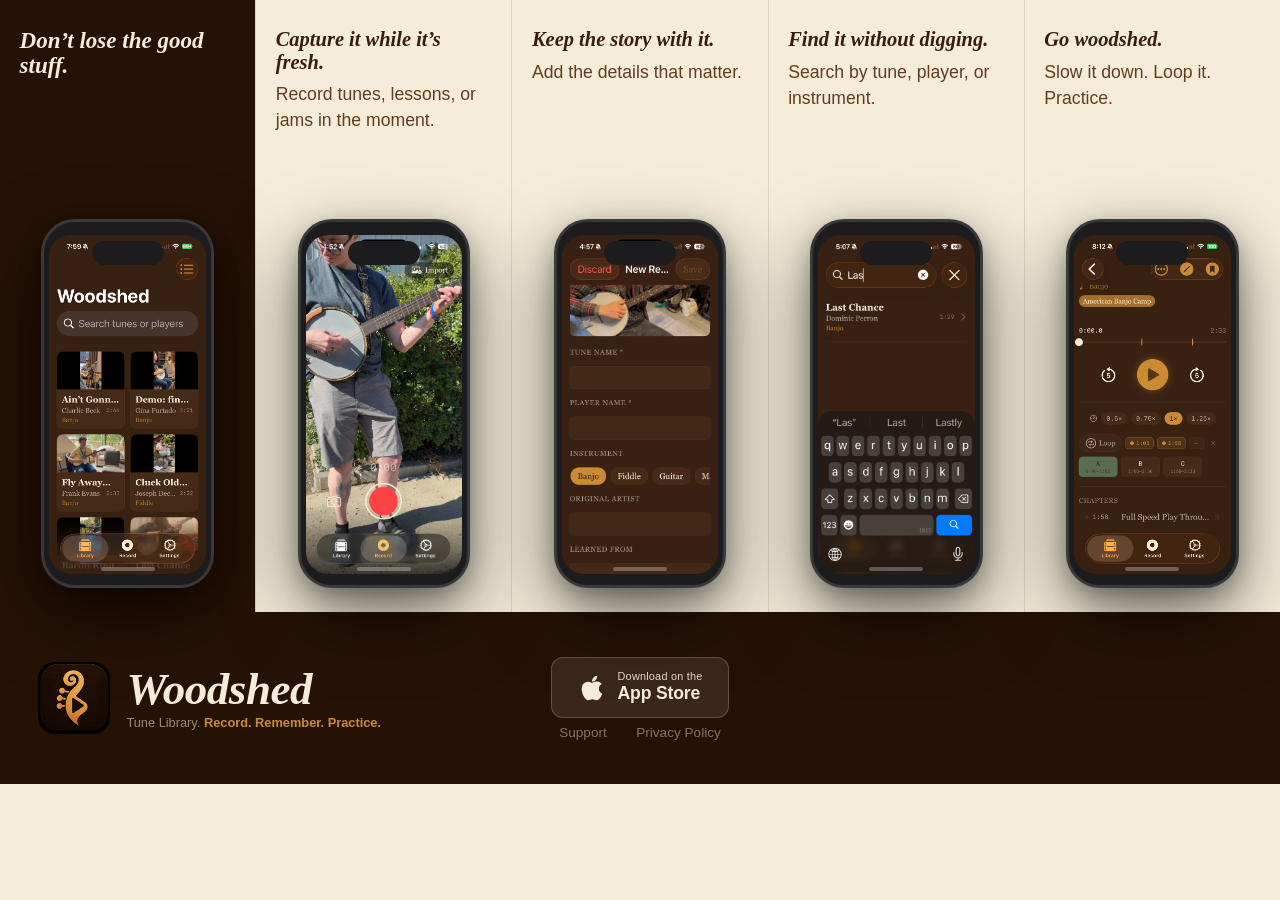
==== index.html @ 95753b53 "Footer polish: more breathing room, remove copyright, tighten CTA links - Increase brand-main vertic" ====
<!doctype html>
<html lang="en">
  <head>
    <meta charset="UTF-8" />
    <meta
      name="viewport"
      content="width=device-width, initial-scale=1.0, viewport-fit=cover"
    />
    <meta name="theme-color" content="#261105" />
    <title>Woodshed — Record Tunes at Jams &amp; Festivals (iPhone)</title>
    <meta
      name="description"
      content="Never lose a tune you learned. Record players at festivals and workshops, tag the tune and instrument, slow it down, loop the hard parts, and build your own searchable library."
    />
    <meta
      name="keywords"
      content="woodshed app, old time music app, bluegrass app, folk music recorder, slow down music app, tune learning app, jam session recorder, traditional music, banjo, fiddle, guitar, mandolin"
    />
    <meta name="author" content="Sara Russert" />

    <!-- TODO: Uncomment when App Store ID is available -->
    <!-- <meta name="apple-itunes-app" content="app-id=XXXXXXXXXX"> -->

    <link
      rel="icon"
      type="image/png"
      sizes="128x128"
      href="assets/favicon-128.png"
    />
    <link rel="apple-touch-icon" href="assets/app-icon-256.png" />
    <link rel="stylesheet" href="assets/site.css" />

    <meta
      property="og:title"
      content="Woodshed — Record Tunes at Jams &amp; Festivals"
    />
    <meta
      property="og:description"
      content="Never lose a tune you learned. Record players at festivals and workshops, slow it down, loop the hard parts, and build your searchable tune library."
    />
    <meta property="og:type" content="website" />
    <meta
      property="og:url"
      content="https://sarabeth-russert.github.io/woodshedIOS/"
    />
    <meta
      property="og:image"
      content="https://sarabeth-russert.github.io/woodshedIOS/assets/screenshots/02_player.jpg"
    />
    <meta property="og:site_name" content="Woodshed" />
    <meta name="twitter:card" content="summary_large_image" />
    <meta
      name="twitter:title"
      content="Woodshed — Never Lose a Tune You Learned"
    />
    <meta
      name="twitter:description"
      content="Record anyone playing at jams and festivals. Tag it, slow it down, loop the tricky parts."
    />
    <meta
      name="twitter:image"
      content="https://sarabeth-russert.github.io/woodshedIOS/assets/screenshots/02_player.jpg"
    />
    <link
      rel="canonical"
      href="https://sarabeth-russert.github.io/woodshedIOS/"
    />

    <script type="application/ld+json">
      {
        "@context": "https://schema.org",
        "@type": "MobileApplication",
        "name": "Woodshed",
        "description": "Record players at festivals, workshops, and jams. Tag the tune, player, and instrument. Slow it down without changing pitch. Loop sections. Build a searchable library of everything you've learned.",
        "applicationCategory": "MusicApplication",
        "operatingSystem": "iOS 17.0",
        "url": "https://sarabeth-russert.github.io/woodshedIOS/",
        "author": { "@type": "Person", "name": "Sara Russert" }
      }
    </script>
  </head>
  <body>
    <!-- Mobile install banner — enable when App Store ID is ready -->
    <div class="install-banner" id="installBanner" role="banner">
      <button class="close" id="installBannerClose" aria-label="Dismiss">
        &times;
      </button>
      <img class="icon" src="assets/app-icon-256.png" alt="" />
      <div class="info">
        <strong>Woodshed</strong>
        <span>Free on the App Store &mdash; iPhone</span>
      </div>
      <!-- TODO: Replace href with real App Store link -->
      <a class="get" href="https://apps.apple.com/app/idPLACEHOLDER">Get</a>
    </div>

    <!-- ===== Feature showcase ===== -->
    <section class="showcase" aria-label="Woodshed features">
      <article class="panel panel-dark">
        <div class="panel-text">
          <h1>Don&rsquo;t lose the good stuff.</h1>
        </div>
        <div class="phone-wrap">
          <img
            src="assets/screenshots/01_library.jpg"
            alt="Woodshed library showing a grid of recorded tunes from festivals and jams"
            loading="eager"
          />
        </div>
      </article>

      <article class="panel panel-light">
        <div class="panel-text">
          <h2>Capture it while it&rsquo;s fresh.</h2>
          <p class="panel-desc">
            Record tunes, lessons, or jams in the moment.
          </p>
        </div>
        <div class="phone-wrap">
          <img
            src="assets/screenshots/02_record.png"
            alt="Woodshed recording screen — point and record"
            loading="lazy"
          />
        </div>
      </article>

      <article class="panel panel-light">
        <div class="panel-text">
          <h2>Keep the story with it.</h2>
          <p class="panel-desc">Add the details that matter.</p>
        </div>
        <div class="phone-wrap">
          <img
            src="assets/screenshots/03_add.png"
            alt="Woodshed add screen — tune name, player, instrument, original artist, learned from"
            loading="lazy"
          />
        </div>
      </article>

      <article class="panel panel-light">
        <div class="panel-text">
          <h2>Find it without digging.</h2>
          <p class="panel-desc">Search by tune, player, or instrument.</p>
        </div>
        <div class="phone-wrap">
          <img
            src="assets/screenshots/04_search.png"
            alt="Woodshed search screen showing results by tune and player name"
            loading="lazy"
          />
        </div>
      </article>

      <article class="panel panel-light">
        <div class="panel-text">
          <h2>Go woodshed.</h2>
          <p class="panel-desc">Slow it down. Loop it. Practice.</p>
        </div>
        <div class="phone-wrap">
          <img
            src="assets/screenshots/03_loops.jpg"
            alt="Woodshed player with A/B/C loop sections and variable speed controls"
            loading="lazy"
          />
        </div>
      </article>
    </section>

    <!-- ===== Brand bar ===== -->
    <div class="brand-bar">
      <div class="brand-main">
        <div class="brand-left">
          <img
            class="brand-icon"
            src="assets/app-icon-256.png"
            alt="Woodshed"
          />
          <div class="brand-name">
            <span class="brand-title">Woodshed</span>
            <span class="brand-tagline"
              >Tune Library. <strong>Record. Remember. Practice.</strong></span
            >
          </div>
        </div>

        <div class="brand-cta">
          <!-- TODO: Replace idPLACEHOLDER with your real App Store ID -->
          <a
            href="https://apps.apple.com/app/idPLACEHOLDER"
            class="app-store-badge"
            aria-label="Download Woodshed on the App Store"
          >
            <svg
              viewBox="0 0 384 512"
              xmlns="http://www.w3.org/2000/svg"
              aria-hidden="true"
            >
              <path
                d="M318.7 268.7c-.2-36.7 16.4-64.4 50-84.8-18.8-26.9-47.2-41.7-84.7-44.6-35.5-2.8-74.3 20.7-88.5 20.7-15 0-49.4-19.7-76.4-19.7C63.3 141.2 4 184.8 4 273.5q0 39.3 14.4 81.2c12.8 36.7 59 126.7 107.2 125.2 25.2-.6 43-17.9 75.8-17.9 31.8 0 48.3 17.9 76.4 17.9 48.6-.7 90.4-82.5 102.6-119.3-65.2-30.7-61.7-90-61.7-91.9zm-56.6-164.2c27.3-32.4 24.8-61.9 24-72.5-24.1 1.4-52 16.4-67.9 34.9-17.5 19.8-27.8 44.3-25.6 71.9 26.1 2 49.9-11.4 69.5-34.3z"
              />
            </svg>
            <span class="label">
              <span class="small">Download on the</span>
              <span class="big">App Store</span>
            </span>
          </a>
          <div class="brand-links">
            <a href="support.html">Support</a>
            <a href="privacy.html">Privacy Policy</a>
          </div>
        </div>
      </div>
    </div>

    <script>
      (function () {
        var banner = document.getElementById("installBanner");
        var closeBtn = document.getElementById("installBannerClose");
        if (!banner || !closeBtn) return;

        // TODO: Remove this early return once the App Store link is live
        return;

        var DISMISSED_KEY = "woodshed_install_banner_dismissed";
        var ua = navigator.userAgent;
        var isMobile =
          /Mobi|Android|iPhone|iPad|iPod/i.test(ua) || window.innerWidth < 768;
        var isIOS = /iPad|iPhone|iPod/.test(ua);
        var isSafari = /^((?!chrome|android|crios|fxios|edgios).)*safari/i.test(
          ua,
        );
        var nativeBannerWillShow = isIOS && isSafari;
        var dismissed = false;
        try {
          dismissed = window.localStorage.getItem(DISMISSED_KEY) === "1";
        } catch (e) {}
        if (isMobile && !nativeBannerWillShow && !dismissed) {
          banner.classList.add("visible");
        }
        closeBtn.addEventListener("click", function () {
          banner.classList.remove("visible");
          try {
            window.localStorage.setItem(DISMISSED_KEY, "1");
          } catch (e) {}
        });
      })();
    </script>
  </body>
</html>
---- assets/site.css ----
/* ---------- Woodshed design tokens ---------- */
:root {
    --paper:        #F5EDD9;
    --parchment:    #E6CFA0;
    --ink:          #381F0D;
    --ink-soft:     #613D21;
    --muted:        #8B6A45;
    --amber:        #CC8C33;
    --amber-deep:   #9A6520;
    --dark-panel:   #261105;
    --card-fill:    rgba(255, 255, 255, 0.30);
    --card-stroke:  rgba(255, 255, 255, 0.45);
    --tint-bg:      rgba(204, 140, 51, 0.13);
    --shadow-ink:   rgba(56, 31, 13, 0.12);
}
@media (prefers-color-scheme: dark) {
    :root {
        --paper:        #F5EDD9;   /* keep cream even in dark — panels handle their own bg */
        --parchment:    #E6CFA0;
        --ink:          #381F0D;
        --ink-soft:     #613D21;
        --muted:        #8B6A45;
        --amber:        #CC8C33;
        --amber-deep:   #9A6520;
        --card-fill:    rgba(255, 255, 255, 0.06);
        --card-stroke:  rgba(255, 255, 255, 0.12);
        --tint-bg:      rgba(204, 140, 51, 0.15);
        --shadow-ink:   rgba(0, 0, 0, 0.50);
    }
}

* { margin: 0; padding: 0; box-sizing: border-box; }
html { -webkit-text-size-adjust: 100%; }
body {
    font-family: Georgia, "Times New Roman", Times, serif;
    color: var(--ink);
    background: var(--paper);
    -webkit-font-smoothing: antialiased;
    min-height: 100dvh;
}

/* ---------- Custom mobile install banner ---------- */
.install-banner {
    display: none;
    position: sticky;
    top: 0;
    z-index: 100;
    background: rgba(28, 16, 7, 0.95);
    border-bottom: 1px solid rgba(204, 140, 51, 0.25);
    padding: 0.65rem 0.85rem;
    padding-top: max(0.65rem, env(safe-area-inset-top));
    align-items: center;
    gap: 0.75rem;
    backdrop-filter: saturate(180%) blur(14px);
    -webkit-backdrop-filter: saturate(180%) blur(14px);
}
.install-banner.visible { display: flex; }
.install-banner .close {
    background: transparent; border: 0; color: #9A7650;
    font-size: 1.4rem; line-height: 1; padding: 0.3rem 0.5rem;
    cursor: pointer; border-radius: 50%;
}
.install-banner .close:hover { color: #CC8C33; }
.install-banner .icon { width: 46px; height: 46px; border-radius: 11px; flex-shrink: 0; object-fit: cover; }
.install-banner .info { flex: 1; min-width: 0; }
.install-banner .info strong {
    color: #CC8C33; font-size: 0.92rem; display: block; font-weight: 700;
    font-family: -apple-system, BlinkMacSystemFont, "Segoe UI", sans-serif;
}
.install-banner .info span {
    font-size: 0.75rem; color: #9A7650; display: block;
    white-space: nowrap; overflow: hidden; text-overflow: ellipsis;
    font-family: -apple-system, BlinkMacSystemFont, "Segoe UI", sans-serif;
}
.install-banner .get {
    background: #CC8C33; color: #1C1007; text-decoration: none;
    font-weight: 800; font-size: 0.78rem; padding: 0.5rem 1rem;
    border-radius: 20px; text-transform: uppercase; letter-spacing: 0.04em;
    flex-shrink: 0;
    font-family: -apple-system, BlinkMacSystemFont, "Segoe UI", sans-serif;
}

/* ---------- Showcase panels ---------- */
.showcase {
    display: flex;
    align-items: stretch;
    min-height: 68vh;
}
.panel {
    flex: 1;
    display: flex;
    flex-direction: column;
    gap: 6px;
    padding: clamp(1.13rem, 2.43vw, 1.78rem) clamp(0.73rem, 1.62vw, 1.22rem) clamp(0.97rem, 2.03vw, 1.62rem);
}
.panel-dark {
    background: var(--dark-panel);
}
.panel-light {
    background: var(--paper);
    border-left: 1px solid rgba(56, 31, 13, 0.12);
}
.panel h1 {
    font-size: clamp(1.08rem, 1.8vw, 1.9rem);
    font-weight: bold;
    font-style: italic;
    line-height: 1.08;
    color: var(--paper);
    margin-bottom: 0.5rem;
}
.panel h2 {
    font-size: clamp(1rem, 1.6vw, 1.8rem);
    font-weight: bold;
    font-style: italic;
    line-height: 1.08;
    color: var(--ink);
    margin-bottom: 0.5rem;
}
.panel-desc {
    font-size: clamp(0.97rem, 1.38vw, 1.16rem);
    line-height: 1.5;
    font-family: -apple-system, BlinkMacSystemFont, "Segoe UI", sans-serif;
}
.panel-dark .panel-desc  { color: var(--amber); }
.panel-light .panel-desc { color: var(--ink-soft); }
/* ---------- Phone frame mockup ---------- */
.phone-wrap {
    align-self: center;
    margin-top: auto;
    flex-shrink: 0;
    position: relative;
    width: 78%;
    max-width: 214px;
    background: #1C1C1E;
    border-radius: 32px;
    padding: 14px 6px 12px;
    box-shadow:
        inset 0 0 0 1px rgba(255, 255, 255, 0.12),
        0 0 0 2px #3a3a3c,
        0 28px 72px rgba(0, 0, 0, 0.55),
        0 8px 24px rgba(0, 0, 0, 0.30);
}
.phone-wrap img {
    display: block;
    width: 100%;
    /* iPhone 15 Pro screen ratio: 1179 × 2556 */
    aspect-ratio: 1179 / 2556;
    object-fit: cover;
    object-position: top;
    border-radius: 22px;
}
/* Dynamic Island */
.phone-wrap::before {
    content: '';
    position: absolute;
    top: 20px;
    left: 50%;
    transform: translateX(-50%);
    width: 72px;
    height: 24px;
    background: #1C1C1E;
    border-radius: 12px;
    z-index: 2;
    pointer-events: none;
}
/* Home indicator */
.phone-wrap::after {
    content: '';
    position: absolute;
    bottom: 15px;
    left: 50%;
    transform: translateX(-50%);
    width: 32%;
    height: 4px;
    background: rgba(255, 255, 255, 0.28);
    border-radius: 2px;
    pointer-events: none;
}

/* ---------- Brand bar ---------- */
.brand-bar {
    background: var(--dark-panel);
}
.brand-main {
    display: grid;
    grid-template-columns: 1fr auto 1fr;
    align-items: center;
    padding: clamp(2rem, 3.5vw, 2.8rem) clamp(1.2rem, 3vw, 2.5rem);
    gap: clamp(1.5rem, 3vw, 2.5rem);
}
.brand-cta {
    flex: 0 0 auto;
    display: flex;
    flex-direction: column;
    align-items: center;
    gap: 0.4rem;
}
.brand-cta .app-store-badge {
    background: rgba(245, 237, 217, 0.1);
    border: 1px solid rgba(245, 237, 217, 0.22);
    color: var(--paper);
    box-shadow: none;
}
.brand-cta .app-store-badge:hover {
    background: rgba(245, 237, 217, 0.18);
    box-shadow: none;
}
.brand-links {
    font-size: 0.85rem;
    font-family: -apple-system, BlinkMacSystemFont, "Segoe UI", sans-serif;
}
.brand-links a {
    color: rgba(245, 237, 217, 0.45);
    text-decoration: none;
    margin: 0 0.8rem;
}
.brand-links a:hover {
    color: var(--amber);
    text-decoration: underline;
}
.brand-left {
    display: flex;
    align-items: center;
    gap: clamp(0.75rem, 1.5vw, 1rem);
}
.brand-icon {
    width: clamp(52px, 6vw, 72px);
    height: clamp(52px, 6vw, 72px);
    border-radius: clamp(12px, 1.4vw, 17px);
    flex-shrink: 0;
}
.brand-title {
    display: block;
    font-family: Georgia, "Times New Roman", Times, serif;
    font-style: italic;
    font-weight: bold;
    font-size: clamp(1.87rem, 3.52vw, 3.08rem);
    color: var(--paper);
    line-height: 1;
    letter-spacing: -0.01em;
}
.brand-tagline {
    display: block;
    margin-top: 0.2rem;
    font-size: clamp(0.72rem, 1vw, 0.88rem);
    color: rgba(245, 237, 217, 0.55);
    font-family: -apple-system, BlinkMacSystemFont, "Segoe UI", sans-serif;
}
.brand-tagline strong {
    color: var(--amber);
    font-weight: 600;
}
.brand-divider {
    display: none;
}
.brand-right {
    flex: 1;
    display: flex;
    align-items: center;
    justify-content: flex-end;
}
.brand-features {
    display: flex;
    align-items: center;
    gap: clamp(1.5rem, 3vw, 2.5rem);
}
.brand-feature {
    display: flex;
    flex-direction: column;
    align-items: center;
    gap: 0.35rem;
    color: var(--amber);
    font-size: clamp(0.82rem, 1.08vw, 0.96rem);
    font-family: -apple-system, BlinkMacSystemFont, "Segoe UI", sans-serif;
    font-weight: 500;
    letter-spacing: 0.03em;
}
.brand-feature svg {
    width: clamp(26px, 3vw, 36px);
    height: clamp(26px, 3vw, 36px);
    stroke: var(--amber);
    fill: none;
    stroke-width: 1.75;
    stroke-linecap: round;
    stroke-linejoin: round;
}

/* ---------- App Store badge ---------- */
.app-store-badge {
    display: inline-flex;
    align-items: center;
    gap: 0.75rem;
    background: var(--ink);
    color: var(--paper);
    text-decoration: none;
    padding: 0.85rem 1.6rem;
    border-radius: 12px;
    font-weight: 600;
    transition: transform 0.15s ease, box-shadow 0.15s ease;
    box-shadow: 0 4px 20px rgba(56,31,13,0.18), 0 0 0 1px rgba(255,255,255,0.45);
    min-height: 56px;
}
.app-store-badge:hover {
    transform: translateY(-2px);
    box-shadow: 0 8px 28px rgba(204, 140, 51, 0.25), 0 0 0 1px rgba(204, 140, 51, 0.3);
    color: var(--paper);
}
.app-store-badge:active { transform: translateY(0); }
.app-store-badge svg { width: 28px; height: 28px; flex-shrink: 0; fill: currentColor; }
.app-store-badge .label { display: flex; flex-direction: column; text-align: left; line-height: 1.1; }
.app-store-badge .label .small {
    font-size: 0.68rem; opacity: 0.9; font-weight: 400; letter-spacing: 0.02em;
    font-family: -apple-system, BlinkMacSystemFont, "Segoe UI", sans-serif;
}
.app-store-badge .label .big {
    font-size: 1.1rem; font-weight: 600; letter-spacing: -0.01em; margin-top: 1px;
    font-family: -apple-system, BlinkMacSystemFont, "Segoe UI", sans-serif;
}

/* ---------- Footer links ---------- */
.links {
    text-align: center;
    margin: 2rem 0 0.5rem;
    font-size: 0.9rem;
    font-family: -apple-system, BlinkMacSystemFont, "Segoe UI", sans-serif;
}
.links a {
    color: var(--amber-deep);
    text-decoration: none;
    margin: 0 0.8rem;
}
.links a:hover { text-decoration: underline; }

footer {
    text-align: center;
    padding: 1rem 1rem 2rem;
    padding-bottom: max(1.5rem, env(safe-area-inset-bottom));
    font-size: 0.78rem;
    color: var(--muted);
    background: var(--paper);
    font-family: -apple-system, BlinkMacSystemFont, "Segoe UI", sans-serif;
}

/* ---------- Mobile: panels stack vertically ---------- */
@media (max-width: 680px) {
    .showcase {
        flex-direction: column;
        min-height: auto;
    }
    .panel, .panel-dark {
        flex: none;
        flex-direction: row;
        padding: 1.25rem 1.1rem;
        gap: 1rem;
        align-items: center;
        border-left: none;
    }
    .panel-light { border-top: 1px solid rgba(56, 31, 13, 0.1); }
    .panel h1, .panel h2 { font-size: clamp(1.25rem, 5vw, 1.55rem); }
    .panel-text { flex: 1; }
    .panel .phone-wrap {
        width: auto;
        max-width: none;
        flex-shrink: 0;
        margin: 0;
        border-radius: 26px;
        padding: 9px 4px 8px;
    }
    .panel .phone-wrap img {
        width: auto;
        height: 120px;
        border-radius: 20px;
    }
    .panel .phone-wrap::before {
        width: 46px;
        height: 16px;
        top: 13px;
        border-radius: 8px;
    }
    .panel .phone-wrap::after {
        bottom: 10px;
        height: 3px;
    }
    .brand-main { grid-template-columns: 1fr; justify-items: center; }
    .brand-left { width: 100%; justify-content: center; }
}

/* ---------- Inner pages (support, privacy) ---------- */
.wrap {
    max-width: 720px;
    margin: 0 auto;
    padding: clamp(2rem, 5vw, 3.5rem) clamp(1rem, 4vw, 1.5rem);
}
.back {
    display: inline-flex;
    align-items: center;
    gap: 0.4rem;
    font-size: 0.9rem;
    color: var(--amber-deep);
    text-decoration: none;
    margin-bottom: 1.5rem;
    font-family: -apple-system, BlinkMacSystemFont, "Segoe UI", sans-serif;
}
.back:hover { text-decoration: underline; }
.wrap h1 {
    color: var(--amber-deep);
    font-size: clamp(2rem, 6vw, 2.6rem);
    font-weight: bold;
    letter-spacing: -0.02em;
    font-style: italic;
}
.lede {
    font-size: clamp(1rem, 2.8vw, 1.1rem);
    color: var(--ink-soft);
    margin-top: 0.5rem;
    margin-bottom: 2rem;
}
.contact-card {
    background: var(--card-fill);
    border: 1px solid var(--card-stroke);
    border-radius: 12px;
    padding: 1.4rem 1.5rem;
    margin: 1.5rem 0 2.5rem;
    box-shadow: 0 4px 20px var(--shadow-ink);
}
.contact-card h2 { color: var(--ink); font-size: 1.05rem; margin-bottom: 0.5rem; }
.contact-card p { color: var(--ink-soft); font-size: 0.95rem; line-height: 1.6; }
.contact-card .email {
    display: inline-block;
    margin-top: 0.6rem;
    font-weight: bold;
    font-size: 1.05rem;
    color: var(--amber-deep);
    text-decoration: none;
    border-bottom: 2px solid currentColor;
}
h2.section {
    color: var(--amber-deep);
    font-size: 1.3rem;
    margin: 2rem 0 1rem;
    letter-spacing: -0.01em;
    font-style: italic;
}
details {
    background: var(--card-fill);
    border: 1px solid rgba(56,31,13,0.12);
    border-radius: 10px;
    padding: 0.9rem 1.1rem;
    margin-bottom: 0.6rem;
}
details summary {
    font-weight: bold;
    color: var(--ink);
    cursor: pointer;
    list-style: none;
    display: flex;
    justify-content: space-between;
    align-items: center;
    gap: 0.8rem;
}
details summary::-webkit-details-marker { display: none; }
details summary::after {
    content: "+";
    color: var(--amber-deep);
    font-size: 1.3rem;
    line-height: 1;
    font-weight: 400;
    flex-shrink: 0;
}
details[open] summary::after { content: "\2212"; }
details[open] { background: var(--tint-bg); border-color: rgba(204, 140, 51, 0.25); }
details p { margin-top: 0.7rem; color: var(--ink-soft); font-size: 0.95rem; line-height: 1.6; }
details ul { margin-top: 0.7rem; padding-left: 1.3rem; color: var(--ink-soft); font-size: 0.95rem; }
details li { margin-bottom: 0.3rem; }

.prose h2 {
    color: var(--amber-deep);
    font-size: 1.15rem;
    font-weight: bold;
    font-style: italic;
    margin: 2rem 0 0.6rem;
}
.prose p { color: var(--ink-soft); font-size: 0.95rem; margin-bottom: 0.8rem; line-height: 1.7; }
.prose ul { padding-left: 1.3rem; color: var(--ink-soft); font-size: 0.95rem; margin-bottom: 0.8rem; }
.prose li { margin-bottom: 0.3rem; }
.prose .updated {
    font-size: 0.85rem; color: var(--muted); margin-bottom: 1.5rem;
    font-family: -apple-system, BlinkMacSystemFont, "Segoe UI", sans-serif;
    font-style: normal;
}

@media (prefers-reduced-motion: reduce) {
    * { transition: none !important; animation: none !important; }
}
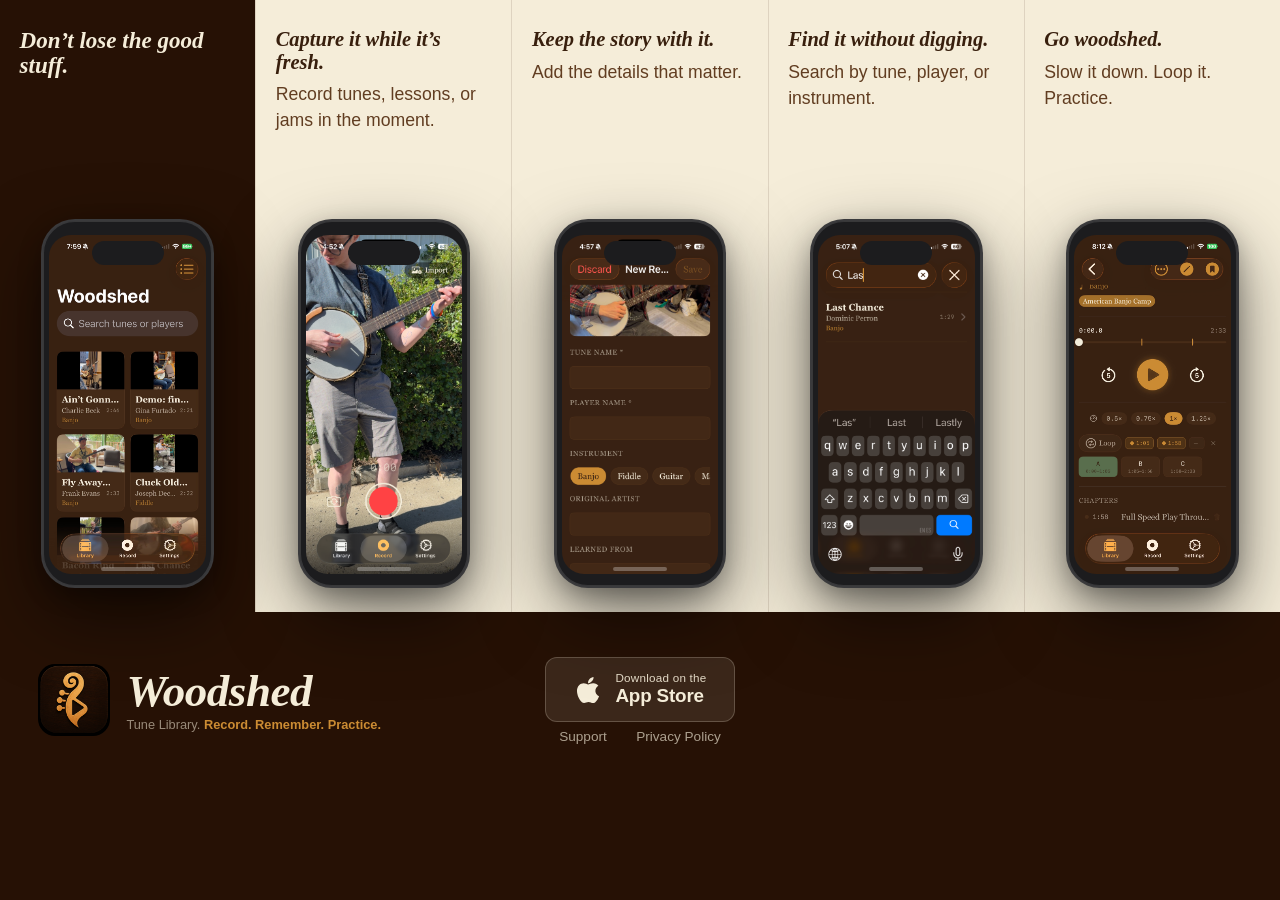
==== commit 3bf92a51: "Add App Store ID 6768061433 - Replace all idPLACEHOLDER with real ID - Enable Smart App Banner meta " ====
--- a/index.html
+++ b/index.html
@@ -18,8 +18,7 @@
     />
     <meta name="author" content="Sara Russert" />
 
-    <!-- TODO: Uncomment when App Store ID is available -->
-    <!-- <meta name="apple-itunes-app" content="app-id=XXXXXXXXXX"> -->
+    <meta name="apple-itunes-app" content="app-id=6768061433">
 
     <link
       rel="icon"
@@ -91,7 +90,7 @@
         <span>Free on the App Store &mdash; iPhone</span>
       </div>
       <!-- TODO: Replace href with real App Store link -->
-      <a class="get" href="https://apps.apple.com/app/idPLACEHOLDER">Get</a>
+      <a class="get" href="https://apps.apple.com/app/id6768061433">Get</a>
     </div>
 
     <!-- ===== Feature showcase ===== -->
@@ -186,9 +185,8 @@
         </div>
 
         <div class="brand-cta">
-          <!-- TODO: Replace idPLACEHOLDER with your real App Store ID -->
           <a
-            href="https://apps.apple.com/app/idPLACEHOLDER"
+            href="https://apps.apple.com/app/id6768061433"
             class="app-store-badge"
             aria-label="Download Woodshed on the App Store"
           >
@@ -219,9 +217,6 @@
         var banner = document.getElementById("installBanner");
         var closeBtn = document.getElementById("installBannerClose");
         if (!banner || !closeBtn) return;
-
-        // TODO: Remove this early return once the App Store link is live
-        return;
 
         var DISMISSED_KEY = "woodshed_install_banner_dismissed";
         var ua = navigator.userAgent;
--- a/assets/site.css
+++ b/assets/site.css
@@ -30,11 +30,12 @@
 }
 
 * { margin: 0; padding: 0; box-sizing: border-box; }
+body.inner-page { background: var(--paper); }
 html { -webkit-text-size-adjust: 100%; }
 body {
     font-family: Georgia, "Times New Roman", Times, serif;
     color: var(--ink);
-    background: var(--paper);
+    background: var(--dark-panel);
     -webkit-font-smoothing: antialiased;
     min-height: 100dvh;
 }
@@ -210,7 +211,7 @@
     font-family: -apple-system, BlinkMacSystemFont, "Segoe UI", sans-serif;
 }
 .brand-links a {
-    color: rgba(245, 237, 217, 0.45);
+    color: rgba(245, 237, 217, 0.65);
     text-decoration: none;
     margin: 0 0.8rem;
 }
@@ -293,12 +294,12 @@
     background: var(--ink);
     color: var(--paper);
     text-decoration: none;
-    padding: 0.85rem 1.6rem;
+    padding: 0.91rem 1.73rem;
     border-radius: 12px;
     font-weight: 600;
     transition: transform 0.15s ease, box-shadow 0.15s ease;
     box-shadow: 0 4px 20px rgba(56,31,13,0.18), 0 0 0 1px rgba(255,255,255,0.45);
-    min-height: 56px;
+    min-height: 60px;
 }
 .app-store-badge:hover {
     transform: translateY(-2px);
@@ -306,14 +307,14 @@
     color: var(--paper);
 }
 .app-store-badge:active { transform: translateY(0); }
-.app-store-badge svg { width: 28px; height: 28px; flex-shrink: 0; fill: currentColor; }
+.app-store-badge svg { width: 30px; height: 30px; flex-shrink: 0; fill: currentColor; }
 .app-store-badge .label { display: flex; flex-direction: column; text-align: left; line-height: 1.1; }
 .app-store-badge .label .small {
-    font-size: 0.68rem; opacity: 0.9; font-weight: 400; letter-spacing: 0.02em;
+    font-size: 0.73rem; opacity: 0.9; font-weight: 400; letter-spacing: 0.02em;
     font-family: -apple-system, BlinkMacSystemFont, "Segoe UI", sans-serif;
 }
 .app-store-badge .label .big {
-    font-size: 1.1rem; font-weight: 600; letter-spacing: -0.01em; margin-top: 1px;
+    font-size: 1.18rem; font-weight: 600; letter-spacing: -0.01em; margin-top: 1px;
     font-family: -apple-system, BlinkMacSystemFont, "Segoe UI", sans-serif;
 }
 
@@ -359,27 +360,27 @@
     .panel h1, .panel h2 { font-size: clamp(1.25rem, 5vw, 1.55rem); }
     .panel-text { flex: 1; }
     .panel .phone-wrap {
-        width: auto;
+        width: 68px;
         max-width: none;
         flex-shrink: 0;
         margin: 0;
-        border-radius: 26px;
-        padding: 9px 4px 8px;
+        border-radius: 18px;
+        padding: 6px 3px 5px;
     }
     .panel .phone-wrap img {
-        width: auto;
-        height: 120px;
-        border-radius: 20px;
+        width: 100%;
+        height: auto;
+        border-radius: 14px;
     }
     .panel .phone-wrap::before {
-        width: 46px;
-        height: 16px;
-        top: 13px;
-        border-radius: 8px;
+        width: 32px;
+        height: 11px;
+        top: 9px;
+        border-radius: 6px;
     }
     .panel .phone-wrap::after {
-        bottom: 10px;
-        height: 3px;
+        bottom: 7px;
+        height: 2px;
     }
     .brand-main { grid-template-columns: 1fr; justify-items: center; }
     .brand-left { width: 100%; justify-content: center; }
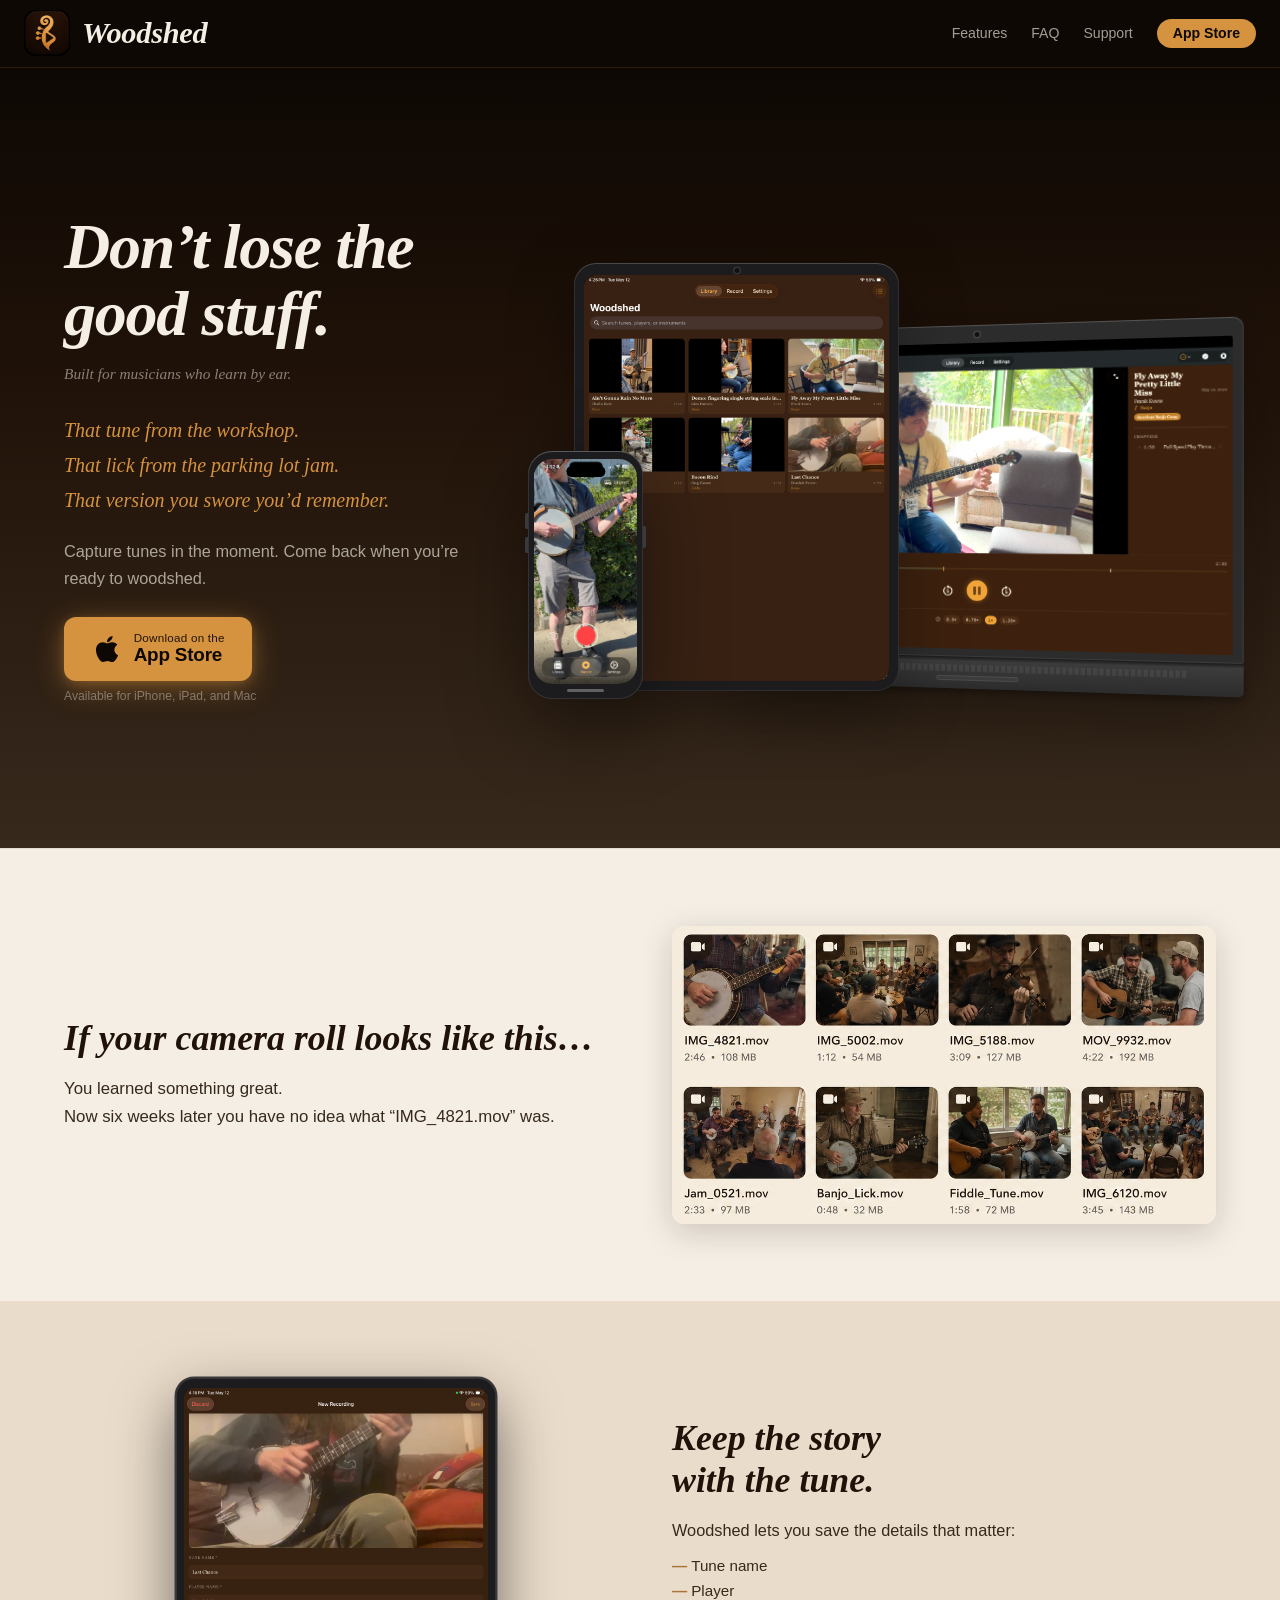
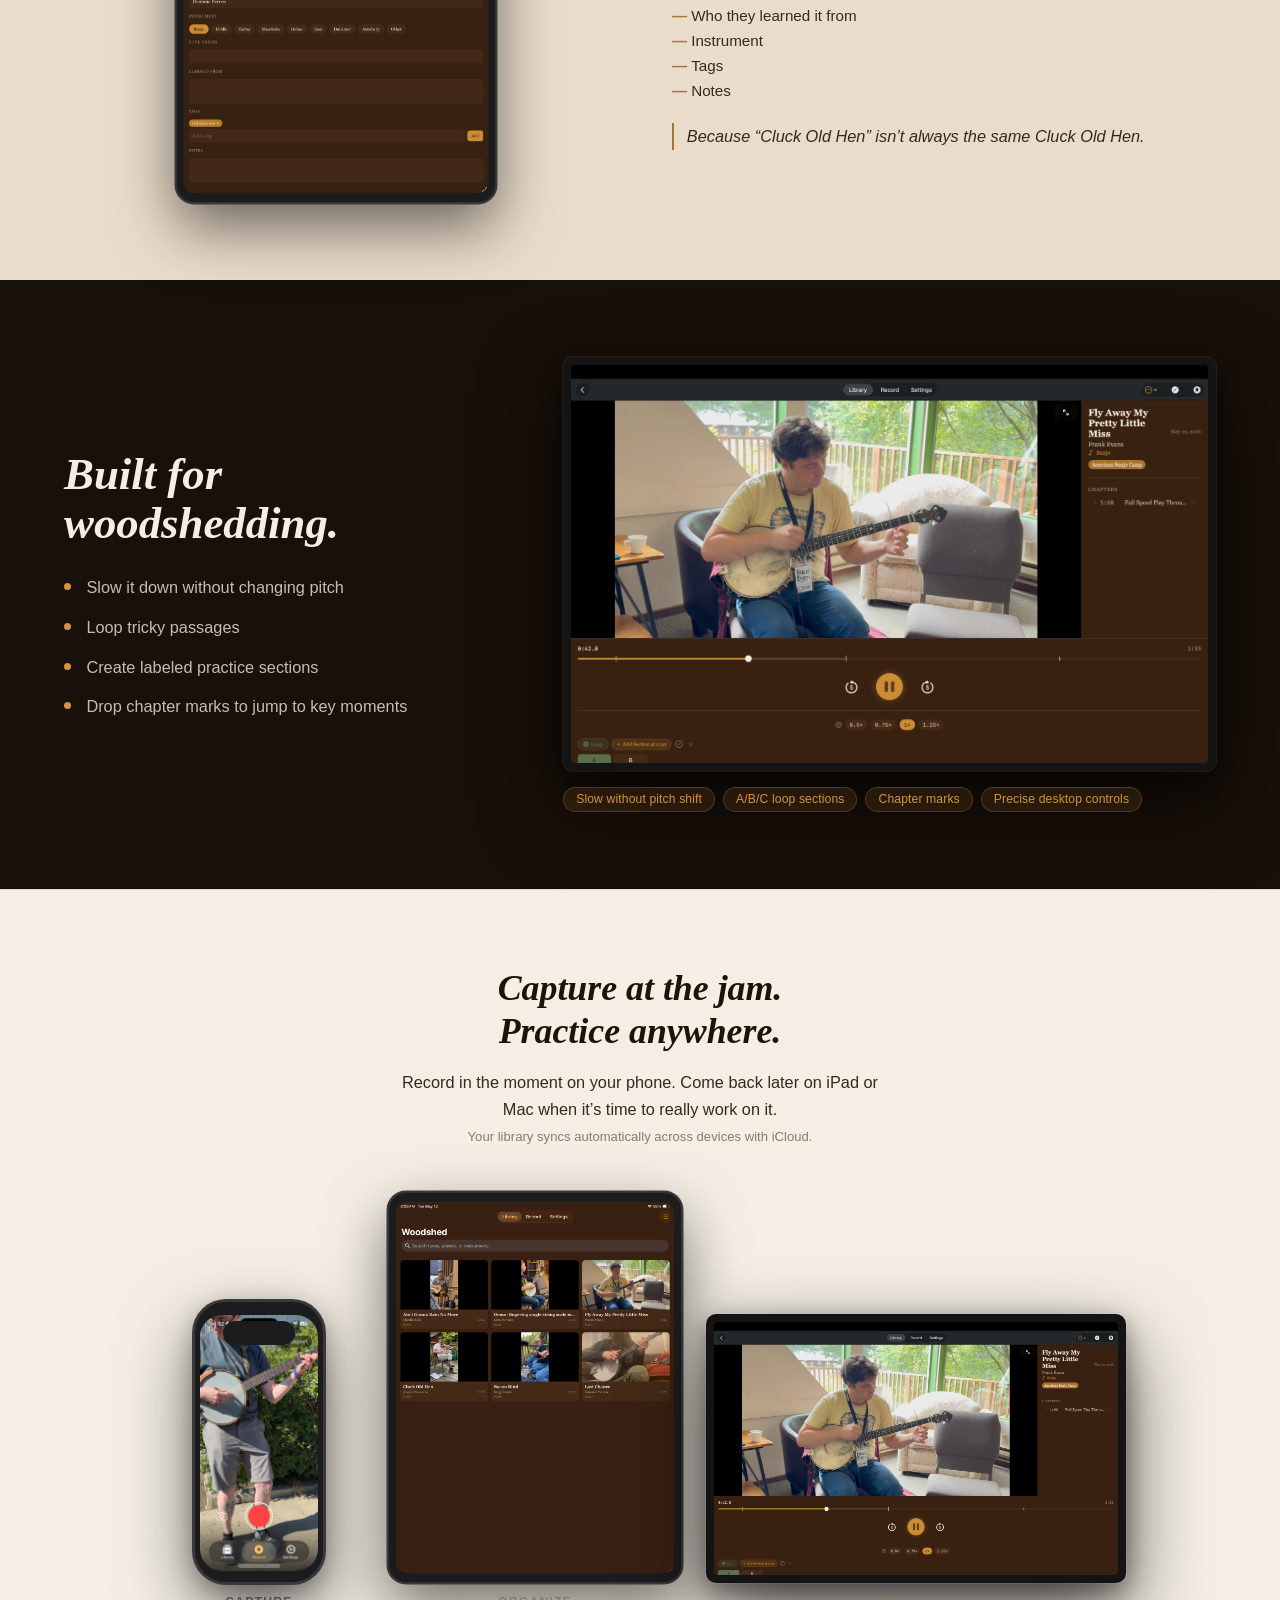
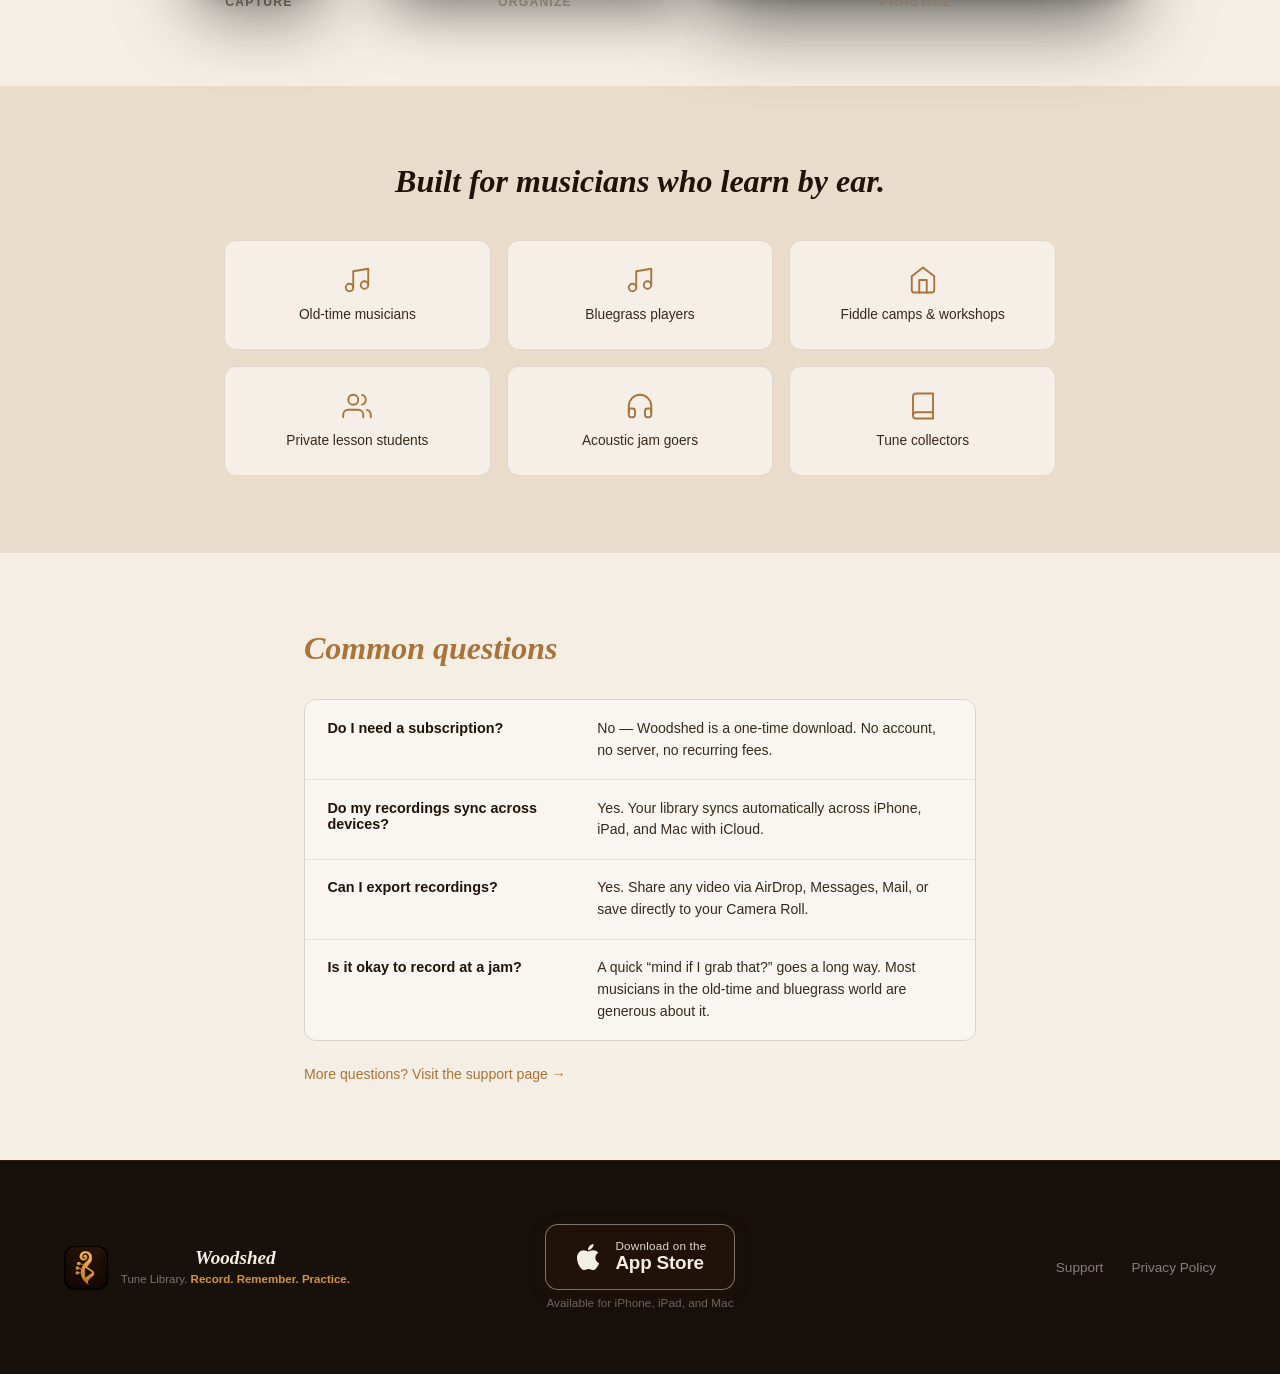
==== commit a9c4f8ff: "Rebuild homepage as premium marketing site Complete redesign of index.html from a simple showcase in" ====
--- a/index.html
+++ b/index.html
@@ -1,246 +1,364 @@
 <!doctype html>
 <html lang="en">
-  <head>
+<head>
     <meta charset="UTF-8" />
-    <meta
-      name="viewport"
-      content="width=device-width, initial-scale=1.0, viewport-fit=cover"
-    />
+    <meta name="viewport" content="width=device-width, initial-scale=1.0, viewport-fit=cover" />
     <meta name="theme-color" content="#261105" />
-    <title>Woodshed — Record Tunes at Jams &amp; Festivals (iPhone)</title>
-    <meta
-      name="description"
-      content="Never lose a tune you learned. Record players at festivals and workshops, tag the tune and instrument, slow it down, loop the hard parts, and build your own searchable library."
-    />
-    <meta
-      name="keywords"
-      content="woodshed app, old time music app, bluegrass app, folk music recorder, slow down music app, tune learning app, jam session recorder, traditional music, banjo, fiddle, guitar, mandolin"
-    />
+    <title>Woodshed — Record Tunes at Jams &amp; Festivals</title>
+    <meta name="description" content="Never lose a tune you learned. Record players at festivals and workshops, tag the tune and instrument, slow it down, loop the hard parts, and build your own searchable library." />
+    <meta name="keywords" content="woodshed app, old time music app, bluegrass app, folk music recorder, slow down music app, tune learning app, jam session recorder, traditional music, banjo, fiddle, guitar, mandolin" />
     <meta name="author" content="Sara Russert" />
 
     <meta name="apple-itunes-app" content="app-id=6768061433">
 
-    <link
-      rel="icon"
-      type="image/png"
-      sizes="128x128"
-      href="assets/favicon-128.png"
-    />
+    <link rel="icon" type="image/png" sizes="128x128" href="assets/favicon-128.png" />
     <link rel="apple-touch-icon" href="assets/app-icon-256.png" />
     <link rel="stylesheet" href="assets/site.css" />
 
-    <meta
-      property="og:title"
-      content="Woodshed — Record Tunes at Jams &amp; Festivals"
-    />
-    <meta
-      property="og:description"
-      content="Never lose a tune you learned. Record players at festivals and workshops, slow it down, loop the hard parts, and build your searchable tune library."
-    />
+    <meta property="og:title" content="Woodshed — Record Tunes at Jams &amp; Festivals" />
+    <meta property="og:description" content="Never lose a tune you learned. Record players at festivals and workshops, slow it down, loop the hard parts, and build your searchable tune library." />
     <meta property="og:type" content="website" />
-    <meta
-      property="og:url"
-      content="https://sarabeth-russert.github.io/woodshedIOS/"
-    />
-    <meta
-      property="og:image"
-      content="https://sarabeth-russert.github.io/woodshedIOS/assets/screenshots/02_player.jpg"
-    />
+    <meta property="og:url" content="https://sarabeth-russert.github.io/woodshedIOS/" />
+    <meta property="og:image" content="https://sarabeth-russert.github.io/woodshedIOS/assets/poster.png" />
     <meta property="og:site_name" content="Woodshed" />
     <meta name="twitter:card" content="summary_large_image" />
-    <meta
-      name="twitter:title"
-      content="Woodshed — Never Lose a Tune You Learned"
-    />
-    <meta
-      name="twitter:description"
-      content="Record anyone playing at jams and festivals. Tag it, slow it down, loop the tricky parts."
-    />
-    <meta
-      name="twitter:image"
-      content="https://sarabeth-russert.github.io/woodshedIOS/assets/screenshots/02_player.jpg"
-    />
-    <link
-      rel="canonical"
-      href="https://sarabeth-russert.github.io/woodshedIOS/"
-    />
+    <meta name="twitter:title" content="Woodshed — Never Lose a Tune You Learned" />
+    <meta name="twitter:description" content="Record anyone playing at jams and festivals. Tag it, slow it down, loop the tricky parts." />
+    <meta name="twitter:image" content="https://sarabeth-russert.github.io/woodshedIOS/assets/poster.png" />
+    <link rel="canonical" href="https://sarabeth-russert.github.io/woodshedIOS/" />
 
     <script type="application/ld+json">
-      {
+    {
         "@context": "https://schema.org",
         "@type": "MobileApplication",
         "name": "Woodshed",
         "description": "Record players at festivals, workshops, and jams. Tag the tune, player, and instrument. Slow it down without changing pitch. Loop sections. Build a searchable library of everything you've learned.",
         "applicationCategory": "MusicApplication",
-        "operatingSystem": "iOS 17.0",
+        "operatingSystem": "iOS 17.0, macOS 14.0",
         "url": "https://sarabeth-russert.github.io/woodshedIOS/",
         "author": { "@type": "Person", "name": "Sara Russert" }
-      }
+    }
     </script>
-  </head>
-  <body>
-    <!-- Mobile install banner — enable when App Store ID is ready -->
+</head>
+<body>
+
+    <!-- Mobile install banner -->
     <div class="install-banner" id="installBanner" role="banner">
-      <button class="close" id="installBannerClose" aria-label="Dismiss">
-        &times;
-      </button>
-      <img class="icon" src="assets/app-icon-256.png" alt="" />
-      <div class="info">
-        <strong>Woodshed</strong>
-        <span>Free on the App Store &mdash; iPhone</span>
-      </div>
-      <!-- TODO: Replace href with real App Store link -->
-      <a class="get" href="https://apps.apple.com/app/id6768061433">Get</a>
+        <button class="close" id="installBannerClose" aria-label="Dismiss">&times;</button>
+        <img class="icon" src="assets/app-icon-256.png" alt="" />
+        <div class="info">
+            <strong>Woodshed</strong>
+            <span>Free on the App Store &mdash; iPhone, iPad &amp; Mac</span>
+        </div>
+        <a class="get" href="https://apps.apple.com/app/id6768061433">Get</a>
     </div>
 
-    <!-- ===== Feature showcase ===== -->
-    <section class="showcase" aria-label="Woodshed features">
-      <article class="panel panel-dark">
-        <div class="panel-text">
-          <h1>Don&rsquo;t lose the good stuff.</h1>
-        </div>
-        <div class="phone-wrap">
-          <img
-            src="assets/screenshots/01_library.jpg"
-            alt="Woodshed library showing a grid of recorded tunes from festivals and jams"
-            loading="eager"
-          />
-        </div>
-      </article>
-
-      <article class="panel panel-light">
-        <div class="panel-text">
-          <h2>Capture it while it&rsquo;s fresh.</h2>
-          <p class="panel-desc">
-            Record tunes, lessons, or jams in the moment.
-          </p>
-        </div>
-        <div class="phone-wrap">
-          <img
-            src="assets/screenshots/02_record.png"
-            alt="Woodshed recording screen — point and record"
-            loading="lazy"
-          />
-        </div>
-      </article>
-
-      <article class="panel panel-light">
-        <div class="panel-text">
-          <h2>Keep the story with it.</h2>
-          <p class="panel-desc">Add the details that matter.</p>
-        </div>
-        <div class="phone-wrap">
-          <img
-            src="assets/screenshots/03_add.png"
-            alt="Woodshed add screen — tune name, player, instrument, original artist, learned from"
-            loading="lazy"
-          />
-        </div>
-      </article>
-
-      <article class="panel panel-light">
-        <div class="panel-text">
-          <h2>Find it without digging.</h2>
-          <p class="panel-desc">Search by tune, player, or instrument.</p>
-        </div>
-        <div class="phone-wrap">
-          <img
-            src="assets/screenshots/04_search.png"
-            alt="Woodshed search screen showing results by tune and player name"
-            loading="lazy"
-          />
-        </div>
-      </article>
-
-      <article class="panel panel-light">
-        <div class="panel-text">
-          <h2>Go woodshed.</h2>
-          <p class="panel-desc">Slow it down. Loop it. Practice.</p>
-        </div>
-        <div class="phone-wrap">
-          <img
-            src="assets/screenshots/03_loops.jpg"
-            alt="Woodshed player with A/B/C loop sections and variable speed controls"
-            loading="lazy"
-          />
-        </div>
-      </article>
-    </section>
-
-    <!-- ===== Brand bar ===== -->
-    <div class="brand-bar">
-      <div class="brand-main">
-        <div class="brand-left">
-          <img
-            class="brand-icon"
-            src="assets/app-icon-256.png"
-            alt="Woodshed"
-          />
-          <div class="brand-name">
-            <span class="brand-title">Woodshed</span>
-            <span class="brand-tagline"
-              >Tune Library. <strong>Record. Remember. Practice.</strong></span
-            >
-          </div>
-        </div>
-
-        <div class="brand-cta">
-          <a
-            href="https://apps.apple.com/app/id6768061433"
-            class="app-store-badge"
-            aria-label="Download Woodshed on the App Store"
-          >
-            <svg
-              viewBox="0 0 384 512"
-              xmlns="http://www.w3.org/2000/svg"
-              aria-hidden="true"
-            >
-              <path
-                d="M318.7 268.7c-.2-36.7 16.4-64.4 50-84.8-18.8-26.9-47.2-41.7-84.7-44.6-35.5-2.8-74.3 20.7-88.5 20.7-15 0-49.4-19.7-76.4-19.7C63.3 141.2 4 184.8 4 273.5q0 39.3 14.4 81.2c12.8 36.7 59 126.7 107.2 125.2 25.2-.6 43-17.9 75.8-17.9 31.8 0 48.3 17.9 76.4 17.9 48.6-.7 90.4-82.5 102.6-119.3-65.2-30.7-61.7-90-61.7-91.9zm-56.6-164.2c27.3-32.4 24.8-61.9 24-72.5-24.1 1.4-52 16.4-67.9 34.9-17.5 19.8-27.8 44.3-25.6 71.9 26.1 2 49.9-11.4 69.5-34.3z"
-              />
-            </svg>
-            <span class="label">
-              <span class="small">Download on the</span>
-              <span class="big">App Store</span>
-            </span>
-          </a>
-          <div class="brand-links">
-            <a href="support.html">Support</a>
-            <a href="privacy.html">Privacy Policy</a>
-          </div>
-        </div>
-      </div>
-    </div>
+    <!-- ===== Nav ===== -->
+    <nav class="site-nav">
+        <div class="nav-inner">
+            <a href="index.html" class="nav-logo">
+                <img src="assets/app-icon-256.png" alt="Woodshed app icon" />
+                <span>Woodshed</span>
+            </a>
+            <div class="nav-links">
+                <a href="#features">Features</a>
+                <a href="#faq">FAQ</a>
+                <a href="support.html">Support</a>
+                <a href="https://apps.apple.com/app/id6768061433" class="nav-cta">App Store</a>
+            </div>
+        </div>
+    </nav>
+
+    <!-- ===== 1. Hero ===== -->
+    <section class="hero">
+        <div class="hero-content">
+            <h1>Don&rsquo;t lose the good stuff.</h1>
+            <p class="hero-tagline">Built for musicians who learn by ear.</p>
+            <p class="hero-sub">
+                That tune from the workshop.<br>
+                That lick from the parking lot jam.<br>
+                That version you swore you&rsquo;d remember.
+            </p>
+            <p class="hero-body">Capture tunes in the moment. Come back when you&rsquo;re ready to woodshed.</p>
+            <div class="hero-cta">
+                <a href="https://apps.apple.com/app/id6768061433" class="app-store-badge" aria-label="Download Woodshed on the App Store">
+                    <svg viewBox="0 0 384 512" xmlns="http://www.w3.org/2000/svg" aria-hidden="true">
+                        <path d="M318.7 268.7c-.2-36.7 16.4-64.4 50-84.8-18.8-26.9-47.2-41.7-84.7-44.6-35.5-2.8-74.3 20.7-88.5 20.7-15 0-49.4-19.7-76.4-19.7C63.3 141.2 4 184.8 4 273.5q0 39.3 14.4 81.2c12.8 36.7 59 126.7 107.2 125.2 25.2-.6 43-17.9 75.8-17.9 31.8 0 48.3 17.9 76.4 17.9 48.6-.7 90.4-82.5 102.6-119.3-65.2-30.7-61.7-90-61.7-91.9zm-56.6-164.2c27.3-32.4 24.8-61.9 24-72.5-24.1 1.4-52 16.4-67.9 34.9-17.5 19.8-27.8 44.3-25.6 71.9 26.1 2 49.9-11.4 69.5-34.3z"/>
+                    </svg>
+                    <span class="label">
+                        <span class="small">Download on the</span>
+                        <span class="big">App Store</span>
+                    </span>
+                </a>
+                <p class="device-note">Available for iPhone, iPad, and Mac</p>
+            </div>
+        </div>
+
+        <div class="hero-devices">
+
+            <!-- MacBook: background anchor, z-index 1 -->
+            <div class="hd-macbook">
+                <div class="hd-mb-lid">
+                    <div class="hd-mb-screen">
+                        <img src="assets/screenshots/macPlayback.png" alt="Woodshed playback on Mac" loading="eager" />
+                    </div>
+                </div>
+                <div class="hd-mb-hinge"></div>
+                <div class="hd-mb-base">
+                    <div class="hd-mb-keys"></div>
+                    <div class="hd-mb-pad"></div>
+                </div>
+            </div>
+
+            <!-- iPad: midground, z-index 2 -->
+            <div class="hd-ipad">
+                <div class="hd-ipad-body">
+                    <div class="hd-ipad-screen">
+                        <img src="assets/screenshots/iPadLibraryGrid.png" alt="Woodshed library on iPad" loading="eager" />
+                    </div>
+                </div>
+            </div>
+
+            <!-- iPhone: foreground focal, z-index 3 -->
+            <div class="hd-iphone">
+                <div class="hd-iphone-body">
+                    <div class="hd-iphone-screen">
+                        <div class="hd-iphone-island"></div>
+                        <img src="assets/screenshots/02_record.png" alt="Woodshed recording on iPhone" loading="eager" />
+                    </div>
+                    <div class="hd-iphone-bar"></div>
+                </div>
+            </div>
+
+        </div>
+    </section>
+
+    <!-- ===== 2. Problem section ===== -->
+    <section class="problem-section">
+        <div class="problem-inner">
+            <div class="problem-copy">
+                <h2>If your camera roll looks like this&hellip;</h2>
+                <p>You learned something great.<br>Now six weeks later you have no idea what &ldquo;IMG_4821.mov&rdquo; was.</p>
+            </div>
+            <div class="camera-roll-mock">
+                <img src="assets/camera-roll-mock.jpg" alt="A disorganized camera roll full of unlabeled music videos" loading="lazy" />
+            </div>
+        </div>
+    </section>
+
+    <!-- ===== 3. Metadata section ===== -->
+    <section class="metadata-section" id="features">
+        <div class="metadata-inner">
+            <div class="metadata-device">
+                <div class="device-ipad-frame">
+                    <img src="assets/screenshots/iPadMetadata.png" alt="Woodshed metadata screen showing tune name, player, instrument, and tags" loading="lazy" />
+                </div>
+            </div>
+            <div class="metadata-copy">
+                <h2>Keep the story<br>with the tune.</h2>
+                <p>Woodshed lets you save the details that matter:</p>
+                <ul class="metadata-list">
+                    <li>Tune name</li>
+                    <li>Player</li>
+                    <li>Who they learned it from</li>
+                    <li>Instrument</li>
+                    <li>Tags</li>
+                    <li>Notes</li>
+                </ul>
+                <p class="aside-quote">Because &ldquo;Cluck Old Hen&rdquo; isn&rsquo;t always the same Cluck Old Hen.</p>
+            </div>
+        </div>
+    </section>
+
+    <!-- ===== 4. Practice section ===== -->
+    <section class="practice-section">
+        <div class="practice-inner">
+            <div class="practice-copy">
+                <h2>Built for<br>woodshedding.</h2>
+                <ul class="feature-list">
+                    <li>Slow it down without changing pitch</li>
+                    <li>Loop tricky passages</li>
+                    <li>Create labeled practice sections</li>
+                    <li>Drop chapter marks to jump to key moments</li>
+                </ul>
+            </div>
+            <div class="practice-device">
+                <div class="device-mac-screen">
+                    <img src="assets/screenshots/macPlayback.png" alt="Woodshed player on Mac with A/B loop sections, speed controls, and chapter marks" loading="lazy" />
+                </div>
+                <div class="practice-callouts">
+                    <span>Slow without pitch shift</span>
+                    <span>A/B/C loop sections</span>
+                    <span>Chapter marks</span>
+                    <span>Precise desktop controls</span>
+                </div>
+            </div>
+        </div>
+    </section>
+
+    <!-- ===== 5. Cross-device section ===== -->
+    <section class="crossdevice-section">
+        <div class="crossdevice-inner">
+            <h2>Capture at the jam.<br>Practice anywhere.</h2>
+            <p class="cd-body">Record in the moment on your phone. Come back later on iPad or Mac when it&rsquo;s time to really work on it.</p>
+            <p class="cd-sync">Your library syncs automatically across devices with iCloud.</p>
+            <div class="crossdevice-devices">
+                <div class="cd-device cd-iphone">
+                    <div class="phone-wrap">
+                        <img src="assets/screenshots/02_record.png" alt="iPhone recording screen" loading="lazy" />
+                    </div>
+                    <span>Capture</span>
+                </div>
+                <div class="cd-device cd-ipad">
+                    <div class="device-ipad-frame">
+                        <img src="assets/screenshots/iPadLibraryGrid.png" alt="iPad library screen" loading="lazy" />
+                    </div>
+                    <span>Organize</span>
+                </div>
+                <div class="cd-device cd-mac">
+                    <div class="device-mac-screen">
+                        <img src="assets/screenshots/macPlayback.png" alt="Mac playback screen" loading="lazy" />
+                    </div>
+                    <span>Practice</span>
+                </div>
+            </div>
+        </div>
+    </section>
+
+    <!-- ===== 6. Audience section ===== -->
+    <section class="audience-section">
+        <div class="audience-inner">
+            <h2>Built for musicians who learn by ear.</h2>
+            <div class="audience-grid">
+                <div class="audience-card">
+                    <svg viewBox="0 0 24 24" aria-hidden="true">
+                        <path d="M9 18V5l12-2v13"/>
+                        <circle cx="6" cy="18" r="3"/>
+                        <circle cx="18" cy="16" r="3"/>
+                    </svg>
+                    <span>Old-time musicians</span>
+                </div>
+                <div class="audience-card">
+                    <svg viewBox="0 0 24 24" aria-hidden="true">
+                        <path d="M9 18V5l12-2v13"/>
+                        <circle cx="6" cy="18" r="3"/>
+                        <circle cx="18" cy="16" r="3"/>
+                    </svg>
+                    <span>Bluegrass players</span>
+                </div>
+                <div class="audience-card">
+                    <svg viewBox="0 0 24 24" aria-hidden="true">
+                        <path d="M3 9l9-7 9 7v11a2 2 0 0 1-2 2H5a2 2 0 0 1-2-2z"/>
+                        <polyline points="9 22 9 12 15 12 15 22"/>
+                    </svg>
+                    <span>Fiddle camps &amp; workshops</span>
+                </div>
+                <div class="audience-card">
+                    <svg viewBox="0 0 24 24" aria-hidden="true">
+                        <path d="M17 21v-2a4 4 0 0 0-4-4H5a4 4 0 0 0-4 4v2"/>
+                        <circle cx="9" cy="7" r="4"/>
+                        <path d="M23 21v-2a4 4 0 0 0-3-3.87"/>
+                        <path d="M16 3.13a4 4 0 0 1 0 7.75"/>
+                    </svg>
+                    <span>Private lesson students</span>
+                </div>
+                <div class="audience-card">
+                    <svg viewBox="0 0 24 24" aria-hidden="true">
+                        <path d="M3 18v-6a9 9 0 0 1 18 0v6"/>
+                        <path d="M21 19a2 2 0 0 1-2 2h-1a2 2 0 0 1-2-2v-3a2 2 0 0 1 2-2h3z"/>
+                        <path d="M3 19a2 2 0 0 0 2 2h1a2 2 0 0 0 2-2v-3a2 2 0 0 0-2-2H3z"/>
+                    </svg>
+                    <span>Acoustic jam goers</span>
+                </div>
+                <div class="audience-card">
+                    <svg viewBox="0 0 24 24" aria-hidden="true">
+                        <path d="M4 19.5A2.5 2.5 0 0 1 6.5 17H20"/>
+                        <path d="M6.5 2H20v20H6.5A2.5 2.5 0 0 1 4 19.5v-15A2.5 2.5 0 0 1 6.5 2z"/>
+                    </svg>
+                    <span>Tune collectors</span>
+                </div>
+            </div>
+        </div>
+    </section>
+
+    <!-- ===== 7. Common questions ===== -->
+    <section class="faq-section" id="faq">
+        <div class="faq-inner">
+            <h2>Common questions</h2>
+            <dl class="objections">
+                <div class="objection">
+                    <dt>Do I need a subscription?</dt>
+                    <dd>No &mdash; Woodshed is a one-time download. No account, no server, no recurring fees.</dd>
+                </div>
+                <div class="objection">
+                    <dt>Do my recordings sync across devices?</dt>
+                    <dd>Yes. Your library syncs automatically across iPhone, iPad, and Mac with iCloud.</dd>
+                </div>
+                <div class="objection">
+                    <dt>Can I export recordings?</dt>
+                    <dd>Yes. Share any video via AirDrop, Messages, Mail, or save directly to your Camera Roll.</dd>
+                </div>
+                <div class="objection">
+                    <dt>Is it okay to record at a jam?</dt>
+                    <dd>A quick &ldquo;mind if I grab that?&rdquo; goes a long way. Most musicians in the old-time and bluegrass world are generous about it.</dd>
+                </div>
+            </dl>
+            <a href="support.html" class="faq-support-link">More questions? Visit the support page &rarr;</a>
+        </div>
+    </section>
+
+    <!-- ===== 8. Footer ===== -->
+    <footer class="site-footer">
+        <div class="footer-inner">
+            <div class="footer-brand">
+                <img src="assets/app-icon-256.png" alt="Woodshed" />
+                <div>
+                    <span class="footer-title">Woodshed</span>
+                    <span class="footer-tagline">Tune Library. <strong>Record. Remember. Practice.</strong></span>
+                </div>
+            </div>
+            <div class="footer-cta">
+                <a href="https://apps.apple.com/app/id6768061433" class="app-store-badge" aria-label="Download Woodshed on the App Store">
+                    <svg viewBox="0 0 384 512" xmlns="http://www.w3.org/2000/svg" aria-hidden="true">
+                        <path d="M318.7 268.7c-.2-36.7 16.4-64.4 50-84.8-18.8-26.9-47.2-41.7-84.7-44.6-35.5-2.8-74.3 20.7-88.5 20.7-15 0-49.4-19.7-76.4-19.7C63.3 141.2 4 184.8 4 273.5q0 39.3 14.4 81.2c12.8 36.7 59 126.7 107.2 125.2 25.2-.6 43-17.9 75.8-17.9 31.8 0 48.3 17.9 76.4 17.9 48.6-.7 90.4-82.5 102.6-119.3-65.2-30.7-61.7-90-61.7-91.9zm-56.6-164.2c27.3-32.4 24.8-61.9 24-72.5-24.1 1.4-52 16.4-67.9 34.9-17.5 19.8-27.8 44.3-25.6 71.9 26.1 2 49.9-11.4 69.5-34.3z"/>
+                    </svg>
+                    <span class="label">
+                        <span class="small">Download on the</span>
+                        <span class="big">App Store</span>
+                    </span>
+                </a>
+                <p class="footer-device-note">Available for iPhone, iPad, and Mac</p>
+            </div>
+            <div class="footer-links">
+                <a href="support.html">Support</a>
+                <a href="privacy.html">Privacy Policy</a>
+            </div>
+        </div>
+    </footer>
 
     <script>
-      (function () {
+    (function () {
         var banner = document.getElementById("installBanner");
         var closeBtn = document.getElementById("installBannerClose");
         if (!banner || !closeBtn) return;
 
         var DISMISSED_KEY = "woodshed_install_banner_dismissed";
         var ua = navigator.userAgent;
-        var isMobile =
-          /Mobi|Android|iPhone|iPad|iPod/i.test(ua) || window.innerWidth < 768;
+        var isMobile = /Mobi|Android|iPhone|iPad|iPod/i.test(ua) || window.innerWidth < 768;
         var isIOS = /iPad|iPhone|iPod/.test(ua);
-        var isSafari = /^((?!chrome|android|crios|fxios|edgios).)*safari/i.test(
-          ua,
-        );
+        var isSafari = /^((?!chrome|android|crios|fxios|edgios).)*safari/i.test(ua);
         var nativeBannerWillShow = isIOS && isSafari;
         var dismissed = false;
-        try {
-          dismissed = window.localStorage.getItem(DISMISSED_KEY) === "1";
-        } catch (e) {}
+        try { dismissed = window.localStorage.getItem(DISMISSED_KEY) === "1"; } catch (e) {}
         if (isMobile && !nativeBannerWillShow && !dismissed) {
-          banner.classList.add("visible");
+            banner.classList.add("visible");
         }
         closeBtn.addEventListener("click", function () {
-          banner.classList.remove("visible");
-          try {
-            window.localStorage.setItem(DISMISSED_KEY, "1");
-          } catch (e) {}
+            banner.classList.remove("visible");
+            try { window.localStorage.setItem(DISMISSED_KEY, "1"); } catch (e) {}
         });
-      })();
+    })();
     </script>
-  </body>
+
+</body>
 </html>
--- a/assets/site.css
+++ b/assets/site.css
@@ -1,30 +1,30 @@
 /* ---------- Woodshed design tokens ---------- */
 :root {
-    --paper:        #F5EDD9;
-    --parchment:    #E6CFA0;
-    --ink:          #381F0D;
-    --ink-soft:     #613D21;
-    --muted:        #8B6A45;
-    --amber:        #CC8C33;
-    --amber-deep:   #9A6520;
-    --dark-panel:   #261105;
+    --paper:        #F4EEE4;
+    --parchment:    #EADCCA;
+    --ink:          #201208;
+    --ink-soft:     #37291C;
+    --muted:        #897B6B;
+    --amber:        #D5923F;
+    --amber-deep:   #A97339;
+    --dark-panel:   #18100A;
     --card-fill:    rgba(255, 255, 255, 0.30);
     --card-stroke:  rgba(255, 255, 255, 0.45);
-    --tint-bg:      rgba(204, 140, 51, 0.13);
-    --shadow-ink:   rgba(56, 31, 13, 0.12);
+    --tint-bg:      rgba(213, 146, 63, 0.13);
+    --shadow-ink:   rgba(32, 18, 8, 0.12);
 }
 @media (prefers-color-scheme: dark) {
     :root {
-        --paper:        #F5EDD9;   /* keep cream even in dark — panels handle their own bg */
-        --parchment:    #E6CFA0;
-        --ink:          #381F0D;
-        --ink-soft:     #613D21;
-        --muted:        #8B6A45;
-        --amber:        #CC8C33;
-        --amber-deep:   #9A6520;
+        --paper:        #F4EEE4;   /* keep cream even in dark — panels handle their own bg */
+        --parchment:    #EADCCA;
+        --ink:          #201208;
+        --ink-soft:     #37291C;
+        --muted:        #897B6B;
+        --amber:        #D5923F;
+        --amber-deep:   #A97339;
         --card-fill:    rgba(255, 255, 255, 0.06);
         --card-stroke:  rgba(255, 255, 255, 0.12);
-        --tint-bg:      rgba(204, 140, 51, 0.15);
+        --tint-bg:      rgba(213, 146, 63, 0.15);
         --shadow-ink:   rgba(0, 0, 0, 0.50);
     }
 }
@@ -46,8 +46,8 @@
     position: sticky;
     top: 0;
     z-index: 100;
-    background: rgba(28, 16, 7, 0.95);
-    border-bottom: 1px solid rgba(204, 140, 51, 0.25);
+    background: rgba(13, 8, 4, 0.95);
+    border-bottom: 1px solid rgba(213, 146, 63, 0.25);
     padding: 0.65rem 0.85rem;
     padding-top: max(0.65rem, env(safe-area-inset-top));
     align-items: center;
@@ -57,24 +57,24 @@
 }
 .install-banner.visible { display: flex; }
 .install-banner .close {
-    background: transparent; border: 0; color: #9A7650;
+    background: transparent; border: 0; color: #897B6B;
     font-size: 1.4rem; line-height: 1; padding: 0.3rem 0.5rem;
     cursor: pointer; border-radius: 50%;
 }
-.install-banner .close:hover { color: #CC8C33; }
+.install-banner .close:hover { color: #D5923F; }
 .install-banner .icon { width: 46px; height: 46px; border-radius: 11px; flex-shrink: 0; object-fit: cover; }
 .install-banner .info { flex: 1; min-width: 0; }
 .install-banner .info strong {
-    color: #CC8C33; font-size: 0.92rem; display: block; font-weight: 700;
+    color: #D5923F; font-size: 0.92rem; display: block; font-weight: 700;
     font-family: -apple-system, BlinkMacSystemFont, "Segoe UI", sans-serif;
 }
 .install-banner .info span {
-    font-size: 0.75rem; color: #9A7650; display: block;
+    font-size: 0.75rem; color: #897B6B; display: block;
     white-space: nowrap; overflow: hidden; text-overflow: ellipsis;
     font-family: -apple-system, BlinkMacSystemFont, "Segoe UI", sans-serif;
 }
 .install-banner .get {
-    background: #CC8C33; color: #1C1007; text-decoration: none;
+    background: #D5923F; color: #0D0804; text-decoration: none;
     font-weight: 800; font-size: 0.78rem; padding: 0.5rem 1rem;
     border-radius: 20px; text-transform: uppercase; letter-spacing: 0.04em;
     flex-shrink: 0;
@@ -99,7 +99,7 @@
 }
 .panel-light {
     background: var(--paper);
-    border-left: 1px solid rgba(56, 31, 13, 0.12);
+    border-left: 1px solid rgba(32, 18, 8, 0.12);
 }
 .panel h1 {
     font-size: clamp(1.08rem, 1.8vw, 1.9rem);
@@ -197,21 +197,27 @@
     gap: 0.4rem;
 }
 .brand-cta .app-store-badge {
-    background: rgba(245, 237, 217, 0.1);
-    border: 1px solid rgba(245, 237, 217, 0.22);
+    background: rgba(244, 238, 228, 0.1);
+    border: 1px solid rgba(244, 238, 228, 0.22);
     color: var(--paper);
     box-shadow: none;
 }
 .brand-cta .app-store-badge:hover {
-    background: rgba(245, 237, 217, 0.18);
+    background: rgba(244, 238, 228, 0.18);
     box-shadow: none;
+}
+.brand-device-note {
+    font-size: 0.78rem;
+    color: rgba(244, 238, 228, 0.5);
+    font-family: -apple-system, BlinkMacSystemFont, "Segoe UI", sans-serif;
+    text-align: center;
 }
 .brand-links {
     font-size: 0.85rem;
     font-family: -apple-system, BlinkMacSystemFont, "Segoe UI", sans-serif;
 }
 .brand-links a {
-    color: rgba(245, 237, 217, 0.65);
+    color: rgba(244, 238, 228, 0.65);
     text-decoration: none;
     margin: 0 0.8rem;
 }
@@ -244,7 +250,7 @@
     display: block;
     margin-top: 0.2rem;
     font-size: clamp(0.72rem, 1vw, 0.88rem);
-    color: rgba(245, 237, 217, 0.55);
+    color: rgba(244, 238, 228, 0.55);
     font-family: -apple-system, BlinkMacSystemFont, "Segoe UI", sans-serif;
 }
 .brand-tagline strong {
@@ -303,7 +309,7 @@
 }
 .app-store-badge:hover {
     transform: translateY(-2px);
-    box-shadow: 0 8px 28px rgba(204, 140, 51, 0.25), 0 0 0 1px rgba(204, 140, 51, 0.3);
+    box-shadow: 0 8px 28px rgba(213, 146, 63, 0.25), 0 0 0 1px rgba(213, 146, 63, 0.3);
     color: var(--paper);
 }
 .app-store-badge:active { transform: translateY(0); }
@@ -356,7 +362,7 @@
         align-items: center;
         border-left: none;
     }
-    .panel-light { border-top: 1px solid rgba(56, 31, 13, 0.1); }
+    .panel-light { border-top: 1px solid rgba(32, 18, 8, 0.1); }
     .panel h1, .panel h2 { font-size: clamp(1.25rem, 5vw, 1.55rem); }
     .panel-text { flex: 1; }
     .panel .phone-wrap {
@@ -469,8 +475,11 @@
     flex-shrink: 0;
 }
 details[open] summary::after { content: "\2212"; }
-details[open] { background: var(--tint-bg); border-color: rgba(204, 140, 51, 0.25); }
+details[open] { background: var(--tint-bg); border-color: rgba(213, 146, 63, 0.25); }
 details p { margin-top: 0.7rem; color: var(--ink-soft); font-size: 0.95rem; line-height: 1.6; }
+.nested-details { display: flex; flex-direction: column; gap: 0.4rem; margin-top: 0.75rem; }
+.nested-details details { background: rgba(32, 18, 8, 0.05); border-color: rgba(32, 18, 8, 0.08); }
+.nested-details details[open] { background: rgba(213, 146, 63, 0.08); }
 details ul { margin-top: 0.7rem; padding-left: 1.3rem; color: var(--ink-soft); font-size: 0.95rem; }
 details li { margin-bottom: 0.3rem; }
 
@@ -493,3 +502,866 @@
 @media (prefers-reduced-motion: reduce) {
     * { transition: none !important; animation: none !important; }
 }
+
+/* ============================================================
+   HOME PAGE REDESIGN
+   ============================================================ */
+
+/* --- Device frames (shared) --- */
+.device-mac-screen {
+    background: #141414;
+    border-radius: 10px;
+    padding: 8px;
+    box-shadow:
+        0 0 0 1px rgba(255, 255, 255, 0.08),
+        0 32px 80px rgba(0, 0, 0, 0.65),
+        0 8px 24px rgba(0, 0, 0, 0.4);
+}
+.device-mac-screen img {
+    display: block;
+    width: 100%;
+    aspect-ratio: 16 / 10;
+    object-fit: cover;
+    object-position: top;
+    border-radius: 4px;
+}
+.device-ipad-frame {
+    background: #1C1C1E;
+    border-radius: 18px;
+    padding: 10px 8px;
+    box-shadow:
+        inset 0 0 0 1px rgba(255, 255, 255, 0.1),
+        0 0 0 1.5px #3a3a3c,
+        0 24px 60px rgba(0, 0, 0, 0.55);
+}
+.device-ipad-frame img {
+    display: block;
+    width: 100%;
+    aspect-ratio: 3 / 4;
+    object-fit: cover;
+    object-position: top;
+    border-radius: 10px;
+}
+
+/* --- Site Nav --- */
+.site-nav {
+    position: sticky;
+    top: 0;
+    z-index: 50;
+    background: rgba(13, 8, 4, 0.92);
+    backdrop-filter: saturate(180%) blur(14px);
+    -webkit-backdrop-filter: saturate(180%) blur(14px);
+    border-bottom: 1px solid rgba(213, 146, 63, 0.15);
+}
+.nav-inner {
+    display: flex;
+    align-items: center;
+    justify-content: space-between;
+    padding: 0.65rem 24px;
+}
+.nav-logo {
+    display: flex;
+    align-items: center;
+    gap: 0.75rem;
+    text-decoration: none;
+    color: var(--paper);
+    font-family: Georgia, "Times New Roman", Times, serif;
+    font-style: italic;
+    font-weight: bold;
+    font-size: 1.9rem;
+    letter-spacing: -0.01em;
+}
+.nav-logo img {
+    width: 46px;
+    height: 46px;
+    border-radius: 11px;
+    flex-shrink: 0;
+}
+.nav-links {
+    display: flex;
+    align-items: center;
+    gap: 1.5rem;
+    font-family: -apple-system, BlinkMacSystemFont, "Segoe UI", sans-serif;
+    font-size: 0.88rem;
+}
+.nav-links a {
+    color: rgba(244, 238, 228, 0.65);
+    text-decoration: none;
+    transition: color 0.15s;
+}
+.nav-links a:hover { color: var(--paper); }
+.nav-links .nav-cta {
+    background: var(--amber);
+    color: #0D0804;
+    padding: 0.42rem 1rem;
+    border-radius: 20px;
+    font-weight: 600;
+    transition: background 0.15s;
+}
+.nav-links .nav-cta:hover { background: #C4832E; color: #0D0804; }
+
+/* --- Hero --- */
+.hero {
+    background: linear-gradient(180deg, #0D0804 0%, #201208 40%, #37291C 100%);
+    display: grid;
+    grid-template-columns: 1fr 1fr;
+    min-height: min(88vh, 780px);
+    align-items: center;
+    padding: clamp(3rem, 5vw, 5rem) clamp(1.5rem, 4vw, 3rem) clamp(3rem, 5vw, 5rem) clamp(1.5rem, 5vw, 4rem);
+    gap: clamp(2rem, 3vw, 3rem);
+    overflow: hidden;
+}
+.hero-content {
+    display: flex;
+    flex-direction: column;
+    gap: 1.2rem;
+    max-width: 500px;
+}
+.hero h1 {
+    font-family: Georgia, "Times New Roman", Times, serif;
+    font-style: italic;
+    font-weight: bold;
+    font-size: clamp(2.6rem, 5vw, 4rem);
+    line-height: 1.05;
+    color: var(--paper);
+    letter-spacing: -0.02em;
+    max-width: 380px;
+}
+.hero-tagline {
+    font-family: Georgia, "Times New Roman", Times, serif;
+    font-style: italic;
+    font-size: clamp(0.88rem, 1.2vw, 1rem);
+    color: rgba(244, 238, 228, 0.5);
+    line-height: 1.5;
+    margin-top: -0.3rem;
+    margin-bottom: 0.6rem;
+}
+.hero-sub {
+    font-family: Georgia, "Times New Roman", Times, serif;
+    font-style: italic;
+    font-size: clamp(1rem, 1.7vw, 1.25rem);
+    color: var(--amber);
+    line-height: 1.75;
+}
+.hero-body {
+    font-family: -apple-system, BlinkMacSystemFont, "Segoe UI", sans-serif;
+    font-size: clamp(0.93rem, 1.3vw, 1.02rem);
+    color: rgba(244, 238, 228, 0.65);
+    line-height: 1.65;
+    max-width: 400px;
+}
+.hero-cta {
+    display: flex;
+    flex-direction: column;
+    align-items: flex-start;
+    gap: 0.5rem;
+    margin-top: 0.4rem;
+}
+.hero-cta .device-note {
+    font-family: -apple-system, BlinkMacSystemFont, "Segoe UI", sans-serif;
+    font-size: 0.76rem;
+    color: rgba(244, 238, 228, 0.4);
+}
+.hero-cta .app-store-badge {
+    background: #D5923F;
+    color: #0D0804;
+    box-shadow: 0 6px 28px rgba(213, 146, 63, 0.45), 0 2px 8px rgba(213, 146, 63, 0.2);
+}
+.hero-cta .app-store-badge svg { fill: #0D0804; }
+.hero-cta .app-store-badge .small,
+.hero-cta .app-store-badge .big { color: #0D0804; }
+.hero-cta .app-store-badge:hover {
+    background: #D8A361;
+    box-shadow: 0 10px 36px rgba(213, 146, 63, 0.6), 0 4px 12px rgba(213, 146, 63, 0.3);
+    color: #0D0804;
+}
+.hero-secondary-cta {
+    font-family: -apple-system, BlinkMacSystemFont, "Segoe UI", sans-serif;
+    font-size: 0.88rem;
+    color: rgba(244, 238, 228, 0.55);
+    text-decoration: none;
+    border-bottom: 1px solid rgba(244, 238, 228, 0.25);
+    padding-bottom: 1px;
+    transition: color 0.15s, border-color 0.15s;
+    margin-top: 0.25rem;
+}
+.hero-secondary-cta:hover {
+    color: var(--amber);
+    border-color: var(--amber);
+}
+
+/* Hero device composition */
+.hero-devices {
+    position: relative;
+    width: min(760px, 55vw);
+    aspect-ratio: 760 / 500;
+}
+
+/* --- MacBook (z-index 1, background anchor) --- */
+.hd-macbook {
+    position: absolute;
+    width: 72.4%;
+    right: 0;
+    bottom: 0;
+    z-index: 1;
+    filter: drop-shadow(0 20px 40px rgba(0,0,0,.35));
+    transform: perspective(200px) rotateY(-2deg);
+}
+.hd-mb-lid {
+    background: #2c2c2c;
+    border-radius: 10px 10px 2px 2px;
+    padding: 18px 10px 8px;
+    position: relative;
+    box-shadow:
+        inset 0 0 0 1px rgba(255,255,255,0.07),
+        inset 0 1px 0 rgba(255,255,255,0.12);
+}
+/* Camera dot */
+.hd-mb-lid::before {
+    content: '';
+    position: absolute;
+    top: 7px;
+    left: 50%;
+    transform: translateX(-50%);
+    width: 5px;
+    height: 5px;
+    background: #111;
+    border-radius: 50%;
+    box-shadow: 0 0 0 1.5px rgba(255,255,255,0.1);
+}
+.hd-mb-screen {
+    background: #000;
+    border-radius: 3px;
+    overflow: hidden;
+    aspect-ratio: 16 / 10;
+}
+.hd-mb-screen img {
+    display: block;
+    width: 100%;
+    height: 100%;
+    object-fit: cover;
+    object-position: top;
+    filter: brightness(1.15) contrast(1.05);
+}
+.hd-mb-hinge {
+    height: 4px;
+    background: linear-gradient(to bottom, #1a1a1a, #3c3c3c);
+}
+.hd-mb-base {
+    background: linear-gradient(to bottom, #3c3c3c, #2c2c2c);
+    height: 28px;
+    border-radius: 0 0 5px 5px;
+    display: flex;
+    flex-direction: column;
+    align-items: center;
+    padding-top: 4px;
+    gap: 4px;
+    box-shadow: 0 3px 8px rgba(0,0,0,0.4);
+}
+/* Keyboard row texture */
+.hd-mb-keys {
+    width: 80%;
+    height: 7px;
+    background: repeating-linear-gradient(
+        90deg,
+        rgba(255,255,255,0.06) 0px, rgba(255,255,255,0.06) 4px,
+        transparent 4px, transparent 6px
+    );
+    border-radius: 1px;
+}
+/* Trackpad */
+.hd-mb-pad {
+    width: 16%;
+    height: 5px;
+    background: rgba(255,255,255,0.05);
+    border: 1px solid rgba(255,255,255,0.08);
+    border-radius: 2px;
+}
+
+/* --- iPad (z-index 2, midground) --- */
+.hd-ipad {
+    position: absolute;
+    width: 46.1%;
+    left: 6.6%;
+    top: 8%;
+    z-index: 2;
+    filter: drop-shadow(0 18px 32px rgba(0,0,0,.30));
+}
+.hd-ipad-body {
+    background: #1c1c1e;
+    border-radius: 22px;
+    padding: 12px 10px 10px;
+    position: relative;
+    box-shadow:
+        inset 0 0 0 1px rgba(255,255,255,0.08),
+        inset 0 1px 0 rgba(255,255,255,0.13);
+}
+/* Front camera dot */
+.hd-ipad-body::before {
+    content: '';
+    position: absolute;
+    top: 5px;
+    left: 50%;
+    transform: translateX(-50%);
+    width: 5px;
+    height: 5px;
+    background: #111;
+    border-radius: 50%;
+    box-shadow: 0 0 0 1.5px rgba(255,255,255,0.1);
+}
+.hd-ipad-screen {
+    background: #000;
+    border-radius: 12px;
+    overflow: hidden;
+    aspect-ratio: 3 / 4;
+}
+.hd-ipad-screen img {
+    display: block;
+    width: 100%;
+    height: 100%;
+    object-fit: cover;
+    object-position: top;
+}
+
+/* --- iPhone (z-index 3, foreground focal) --- */
+.hd-iphone {
+    position: absolute;
+    width: 16.4%;
+    left: 0;
+    bottom: -2%;
+    z-index: 3;
+    filter: drop-shadow(0 24px 40px rgba(0,0,0,.40));
+}
+.hd-iphone-body {
+    background: #1c1c1e;
+    border-radius: 24px;
+    padding: 8px 6px 5px;
+    position: relative;
+    box-shadow:
+        inset 0 0 0 1px rgba(255,255,255,0.10),
+        inset 0 1px 0 rgba(255,255,255,0.18);
+}
+/* Side power button (right) */
+.hd-iphone-body::before {
+    content: '';
+    position: absolute;
+    right: -3px;
+    top: 30%;
+    width: 3px;
+    height: 22px;
+    background: #3a3a3a;
+    border-radius: 0 2px 2px 0;
+}
+/* Volume buttons (left) */
+.hd-iphone-body::after {
+    content: '';
+    position: absolute;
+    left: -3px;
+    top: 25%;
+    width: 3px;
+    height: 16px;
+    background: #3a3a3a;
+    border-radius: 2px 0 0 2px;
+    box-shadow: 0 24px 0 #3a3a3a;
+}
+.hd-iphone-screen {
+    background: #000;
+    border-radius: 18px;
+    overflow: hidden;
+    position: relative;
+    aspect-ratio: 1179 / 2556;
+}
+.hd-iphone-screen img {
+    display: block;
+    width: 100%;
+    height: 100%;
+    object-fit: cover;
+    object-position: top;
+}
+/* Dynamic Island */
+.hd-iphone-island {
+    position: absolute;
+    top: 7px;
+    left: 50%;
+    transform: translateX(-50%);
+    width: 38%;
+    height: 11px;
+    background: #000;
+    border-radius: 20px;
+    z-index: 2;
+}
+/* Home indicator */
+.hd-iphone-bar {
+    width: 36%;
+    height: 3px;
+    background: rgba(255,255,255,0.30);
+    border-radius: 2px;
+    margin: 5px auto 2px;
+}
+
+/* --- Problem section --- */
+.problem-section {
+    background: var(--paper);
+    border-top: 1px solid rgba(32, 18, 8, 0.08);
+}
+.problem-inner {
+    max-width: 1280px;
+    margin: 0 auto;
+    padding: clamp(3.5rem, 6vw, 5rem) clamp(1.5rem, 5vw, 4rem);
+    display: grid;
+    grid-template-columns: 1fr 1fr;
+    gap: clamp(2.5rem, 5vw, 5rem);
+    align-items: center;
+}
+.problem-copy h2 {
+    font-family: Georgia, "Times New Roman", Times, serif;
+    font-style: italic;
+    font-weight: bold;
+    font-size: clamp(1.6rem, 2.8vw, 2.3rem);
+    color: var(--ink);
+    line-height: 1.15;
+    margin-bottom: 1rem;
+}
+.problem-copy p {
+    font-family: -apple-system, BlinkMacSystemFont, "Segoe UI", sans-serif;
+    font-size: clamp(0.95rem, 1.4vw, 1.05rem);
+    color: var(--ink-soft);
+    line-height: 1.7;
+}
+.camera-roll-mock {
+    border-radius: 12px;
+    overflow: hidden;
+    box-shadow: 0 8px 32px rgba(32, 18, 8, 0.18);
+}
+.camera-roll-mock img {
+    display: block;
+    width: 100%;
+    height: auto;
+}
+
+/* --- Metadata section --- */
+.metadata-section {
+    background: var(--parchment);
+}
+.metadata-inner {
+    max-width: 1280px;
+    margin: 0 auto;
+    padding: clamp(3.5rem, 6vw, 5rem) clamp(1.5rem, 5vw, 4rem);
+    display: grid;
+    grid-template-columns: 1fr 1fr;
+    gap: clamp(2.5rem, 5vw, 5rem);
+    align-items: center;
+}
+.metadata-device {
+    display: flex;
+    justify-content: center;
+}
+.metadata-device .device-ipad-frame {
+    width: 100%;
+    max-width: 320px;
+}
+.metadata-copy h2 {
+    font-family: Georgia, "Times New Roman", Times, serif;
+    font-style: italic;
+    font-weight: bold;
+    font-size: clamp(1.6rem, 2.8vw, 2.3rem);
+    color: var(--ink);
+    line-height: 1.15;
+    margin-bottom: 1rem;
+}
+.metadata-copy > p {
+    font-family: -apple-system, BlinkMacSystemFont, "Segoe UI", sans-serif;
+    font-size: clamp(0.93rem, 1.3vw, 1.02rem);
+    color: var(--ink-soft);
+    line-height: 1.65;
+    margin-bottom: 0.8rem;
+}
+.metadata-list {
+    list-style: none;
+    padding: 0;
+    margin: 0 0 1.5rem;
+    display: flex;
+    flex-direction: column;
+    gap: 0.5rem;
+}
+.metadata-list li {
+    font-family: -apple-system, BlinkMacSystemFont, "Segoe UI", sans-serif;
+    font-size: 0.95rem;
+    color: var(--ink-soft);
+    padding-left: 1.2rem;
+    position: relative;
+}
+.metadata-list li::before {
+    content: "—";
+    position: absolute;
+    left: 0;
+    color: var(--amber-deep);
+    font-weight: 600;
+}
+.aside-quote {
+    font-family: Georgia, "Times New Roman", Times, serif;
+    font-style: italic;
+    font-size: 1rem;
+    color: var(--ink-soft);
+    border-left: 2px solid var(--amber-deep);
+    padding-left: 0.8rem;
+    margin-top: 0.5rem;
+    line-height: 1.5;
+}
+
+/* --- Practice section --- */
+.practice-section {
+    background: var(--dark-panel);
+}
+.practice-inner {
+    max-width: 1280px;
+    margin: 0 auto;
+    padding: clamp(3.5rem, 6vw, 5rem) clamp(1.5rem, 5vw, 4rem);
+    display: grid;
+    grid-template-columns: 1fr 1.5fr;
+    gap: clamp(2.5rem, 5vw, 5rem);
+    align-items: center;
+}
+.practice-copy h2 {
+    font-family: Georgia, "Times New Roman", Times, serif;
+    font-style: italic;
+    font-weight: bold;
+    font-size: clamp(1.9rem, 3.5vw, 3rem);
+    color: var(--paper);
+    line-height: 1.1;
+    margin-bottom: 1.75rem;
+}
+.feature-list {
+    list-style: none;
+    padding: 0;
+    margin: 0;
+    display: flex;
+    flex-direction: column;
+    gap: 1rem;
+}
+.feature-list li {
+    font-family: -apple-system, BlinkMacSystemFont, "Segoe UI", sans-serif;
+    font-size: clamp(0.93rem, 1.3vw, 1.02rem);
+    color: rgba(244, 238, 228, 0.78);
+    padding-left: 1.4rem;
+    position: relative;
+    line-height: 1.45;
+}
+.feature-list li::before {
+    content: "";
+    position: absolute;
+    left: 0;
+    top: 0.42em;
+    width: 7px;
+    height: 7px;
+    background: var(--amber);
+    border-radius: 50%;
+}
+.practice-callouts {
+    display: flex;
+    flex-wrap: wrap;
+    gap: 0.5rem;
+    margin-top: 1rem;
+}
+.practice-callouts span {
+    font-family: -apple-system, BlinkMacSystemFont, "Segoe UI", sans-serif;
+    font-size: 0.76rem;
+    font-weight: 500;
+    color: var(--amber);
+    background: rgba(213, 146, 63, 0.12);
+    border: 1px solid rgba(213, 146, 63, 0.25);
+    border-radius: 20px;
+    padding: 0.3rem 0.75rem;
+    letter-spacing: 0.01em;
+}
+
+/* --- Cross-device section --- */
+.crossdevice-section {
+    background: var(--paper);
+    border-top: 1px solid rgba(32, 18, 8, 0.08);
+}
+.crossdevice-inner {
+    max-width: 1100px;
+    margin: 0 auto;
+    padding: clamp(3.5rem, 6vw, 5rem) clamp(1.5rem, 5vw, 4rem);
+    text-align: center;
+}
+.crossdevice-inner h2 {
+    font-family: Georgia, "Times New Roman", Times, serif;
+    font-style: italic;
+    font-weight: bold;
+    font-size: clamp(1.6rem, 2.8vw, 2.3rem);
+    color: var(--ink);
+    line-height: 1.2;
+    margin-bottom: 1rem;
+}
+.cd-body {
+    font-family: -apple-system, BlinkMacSystemFont, "Segoe UI", sans-serif;
+    font-size: clamp(0.93rem, 1.3vw, 1.02rem);
+    color: var(--ink-soft);
+    line-height: 1.65;
+    max-width: 500px;
+    margin: 0 auto 0.4rem;
+}
+.cd-sync {
+    font-family: -apple-system, BlinkMacSystemFont, "Segoe UI", sans-serif;
+    font-size: 0.82rem;
+    color: var(--muted);
+    margin-bottom: 3rem;
+}
+.crossdevice-devices {
+    display: grid;
+    grid-template-columns: 1fr 1.4fr 2fr;
+    gap: 1.5rem;
+    align-items: flex-end;
+}
+.cd-device {
+    display: flex;
+    flex-direction: column;
+    align-items: center;
+    gap: 0.8rem;
+}
+.cd-device > span {
+    font-family: -apple-system, BlinkMacSystemFont, "Segoe UI", sans-serif;
+    font-size: 0.76rem;
+    font-weight: 600;
+    color: var(--muted);
+    text-transform: uppercase;
+    letter-spacing: 0.1em;
+}
+.cd-iphone .phone-wrap { width: 100%; max-width: 130px; margin: 0; }
+.cd-ipad .device-ipad-frame { width: 100%; }
+.cd-mac .device-mac-screen { width: 100%; }
+
+/* --- Audience section --- */
+.audience-section {
+    background: var(--parchment);
+}
+.audience-inner {
+    max-width: 960px;
+    margin: 0 auto;
+    padding: clamp(3.5rem, 6vw, 5rem) clamp(1.5rem, 5vw, 4rem);
+    text-align: center;
+}
+.audience-inner h2 {
+    font-family: Georgia, "Times New Roman", Times, serif;
+    font-style: italic;
+    font-weight: bold;
+    font-size: clamp(1.5rem, 2.5vw, 2rem);
+    color: var(--ink);
+    margin-bottom: 2.5rem;
+}
+.audience-grid {
+    display: grid;
+    grid-template-columns: repeat(3, 1fr);
+    gap: 1rem;
+}
+.audience-card {
+    background: rgba(255, 255, 255, 0.55);
+    border: 1px solid rgba(32, 18, 8, 0.1);
+    border-radius: 12px;
+    padding: 1.5rem 1rem;
+    display: flex;
+    flex-direction: column;
+    align-items: center;
+    gap: 0.7rem;
+    transition: transform 0.15s, box-shadow 0.15s;
+}
+.audience-card:hover {
+    transform: translateY(-3px);
+    box-shadow: 0 8px 24px rgba(32, 18, 8, 0.1);
+}
+.audience-card svg {
+    width: 30px;
+    height: 30px;
+    stroke: var(--amber-deep);
+    fill: none;
+    stroke-width: 1.5;
+    stroke-linecap: round;
+    stroke-linejoin: round;
+}
+.audience-card span {
+    font-family: -apple-system, BlinkMacSystemFont, "Segoe UI", sans-serif;
+    font-size: 0.86rem;
+    font-weight: 500;
+    color: var(--ink-soft);
+    line-height: 1.35;
+}
+
+/* --- FAQ section --- */
+.faq-section {
+    background: var(--paper);
+    border-top: 1px solid rgba(32, 18, 8, 0.08);
+}
+.faq-inner {
+    max-width: 720px;
+    margin: 0 auto;
+    padding: clamp(3rem, 6vw, 5rem) clamp(1.5rem, 4vw, 1.5rem);
+}
+.faq-inner h2 {
+    font-family: Georgia, "Times New Roman", Times, serif;
+    font-style: italic;
+    font-weight: bold;
+    font-size: clamp(1.5rem, 2.5vw, 2rem);
+    color: var(--amber-deep);
+    margin-bottom: 2rem;
+}
+.objections {
+    display: flex;
+    flex-direction: column;
+    gap: 0;
+    border: 1px solid rgba(32, 18, 8, 0.12);
+    border-radius: 12px;
+    overflow: hidden;
+    margin-bottom: 1.5rem;
+}
+.objection {
+    padding: 1.1rem 1.4rem;
+    border-bottom: 1px solid rgba(32, 18, 8, 0.1);
+    display: grid;
+    grid-template-columns: 1fr 1.4fr;
+    gap: 1rem;
+    align-items: baseline;
+    background: rgba(255, 255, 255, 0.45);
+}
+.objection:last-child { border-bottom: none; }
+.objection:hover { background: rgba(255, 255, 255, 0.7); }
+.objection dt {
+    font-family: -apple-system, BlinkMacSystemFont, "Segoe UI", sans-serif;
+    font-size: 0.9rem;
+    font-weight: 600;
+    color: var(--ink);
+}
+.objection dd {
+    font-family: -apple-system, BlinkMacSystemFont, "Segoe UI", sans-serif;
+    font-size: 0.88rem;
+    color: var(--ink-soft);
+    line-height: 1.55;
+    margin: 0;
+}
+.faq-support-link {
+    font-family: -apple-system, BlinkMacSystemFont, "Segoe UI", sans-serif;
+    font-size: 0.88rem;
+    color: var(--amber-deep);
+    text-decoration: none;
+    display: inline-block;
+}
+.faq-support-link:hover { text-decoration: underline; }
+
+/* --- Site footer --- */
+.site-footer {
+    background: var(--dark-panel);
+    border-top: 1px solid rgba(213, 146, 63, 0.12);
+    padding: clamp(2.5rem, 5vw, 4rem) clamp(1.5rem, 5vw, 4rem);
+}
+.footer-inner {
+    max-width: 1280px;
+    margin: 0 auto;
+    display: grid;
+    grid-template-columns: 1fr auto 1fr;
+    align-items: center;
+    gap: 2rem;
+}
+.footer-brand {
+    display: flex;
+    align-items: center;
+    gap: 0.8rem;
+}
+.footer-brand img {
+    width: 44px;
+    height: 44px;
+    border-radius: 10px;
+    flex-shrink: 0;
+}
+.footer-title {
+    display: block;
+    font-family: Georgia, "Times New Roman", Times, serif;
+    font-style: italic;
+    font-weight: bold;
+    font-size: 1.2rem;
+    color: var(--paper);
+    line-height: 1;
+}
+.footer-tagline {
+    display: block;
+    margin-top: 0.25rem;
+    font-family: -apple-system, BlinkMacSystemFont, "Segoe UI", sans-serif;
+    font-size: 0.72rem;
+    color: rgba(244, 238, 228, 0.45);
+    line-height: 1.4;
+}
+.footer-tagline strong {
+    color: var(--amber);
+    font-weight: 600;
+}
+.footer-cta {
+    display: flex;
+    flex-direction: column;
+    align-items: center;
+    gap: 0.45rem;
+}
+.footer-device-note {
+    font-family: -apple-system, BlinkMacSystemFont, "Segoe UI", sans-serif;
+    font-size: 0.74rem;
+    color: rgba(244, 238, 228, 0.38);
+}
+.footer-links {
+    display: flex;
+    justify-content: flex-end;
+    gap: 1.75rem;
+    font-family: -apple-system, BlinkMacSystemFont, "Segoe UI", sans-serif;
+    font-size: 0.85rem;
+}
+.footer-links a {
+    color: rgba(244, 238, 228, 0.5);
+    text-decoration: none;
+    transition: color 0.15s;
+}
+.footer-links a:hover { color: var(--amber); }
+
+/* --- Home page mobile --- */
+@media (max-width: 820px) {
+    .hero {
+        grid-template-columns: 1fr;
+        min-height: auto;
+        padding-bottom: 2rem;
+    }
+    .hero-content { max-width: 100%; }
+    .hero-cta { align-items: center; }
+    .hero-devices { width: min(520px, 88vw); margin: 0 auto; }
+    .hd-mb-base { height: 18px; }
+    .hero-body { max-width: 100%; }
+
+    .problem-inner,
+    .metadata-inner,
+    .practice-inner {
+        grid-template-columns: 1fr;
+        gap: 2rem;
+    }
+    .metadata-device { order: -1; }
+    .metadata-device .device-ipad-frame { max-width: 260px; }
+
+    .crossdevice-devices {
+        grid-template-columns: repeat(3, 1fr);
+        gap: 1rem;
+    }
+    .cd-iphone .phone-wrap { max-width: none; }
+
+    .audience-grid { grid-template-columns: repeat(2, 1fr); }
+
+    .footer-inner {
+        grid-template-columns: 1fr;
+        justify-items: center;
+        text-align: center;
+    }
+    .footer-brand { flex-direction: column; text-align: center; }
+    .footer-links { justify-content: center; }
+
+    .nav-links a:not(.nav-cta) { display: none; }
+}
+@media (max-width: 480px) {
+    .crossdevice-devices { grid-template-columns: 1fr; align-items: center; }
+    .cd-iphone, .cd-ipad { max-width: 180px; margin: 0 auto; }
+    .cd-iphone .phone-wrap { max-width: 180px; margin: 0; }
+    .audience-grid { grid-template-columns: 1fr 1fr; }
+}
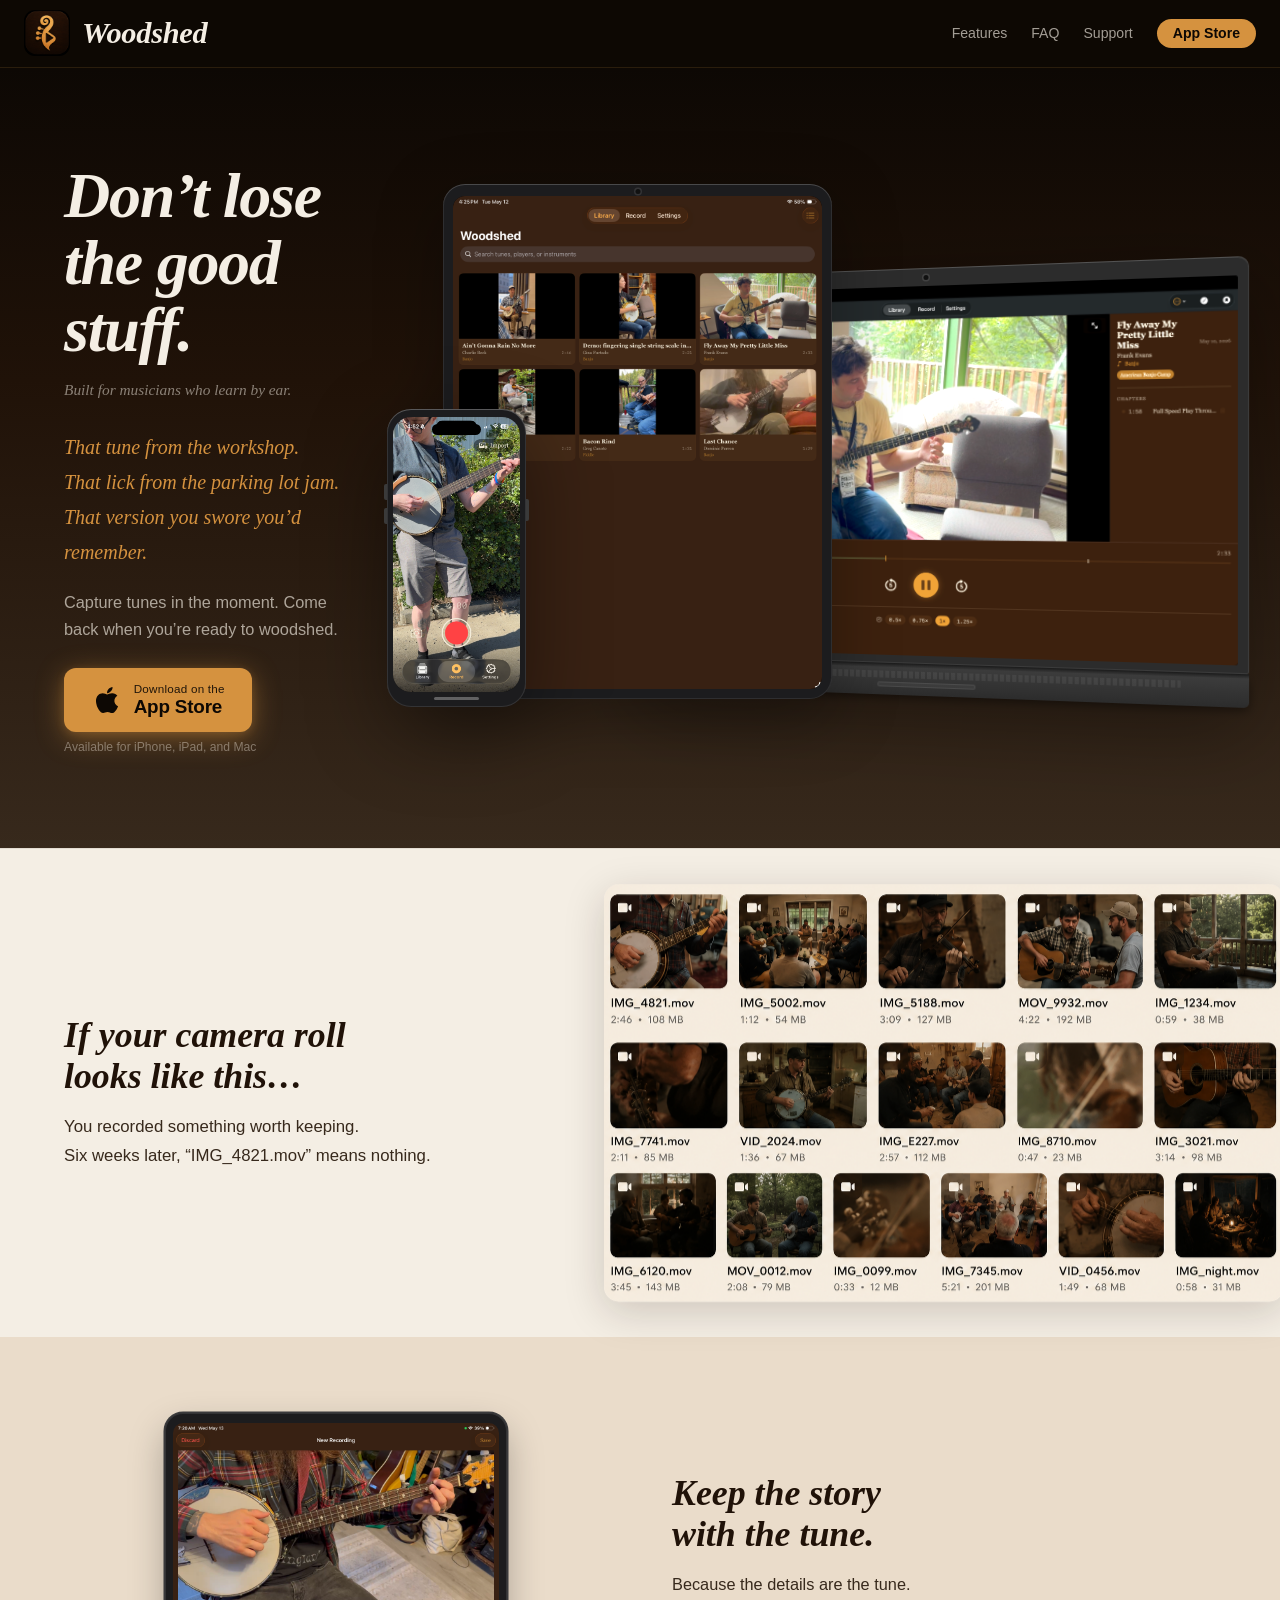
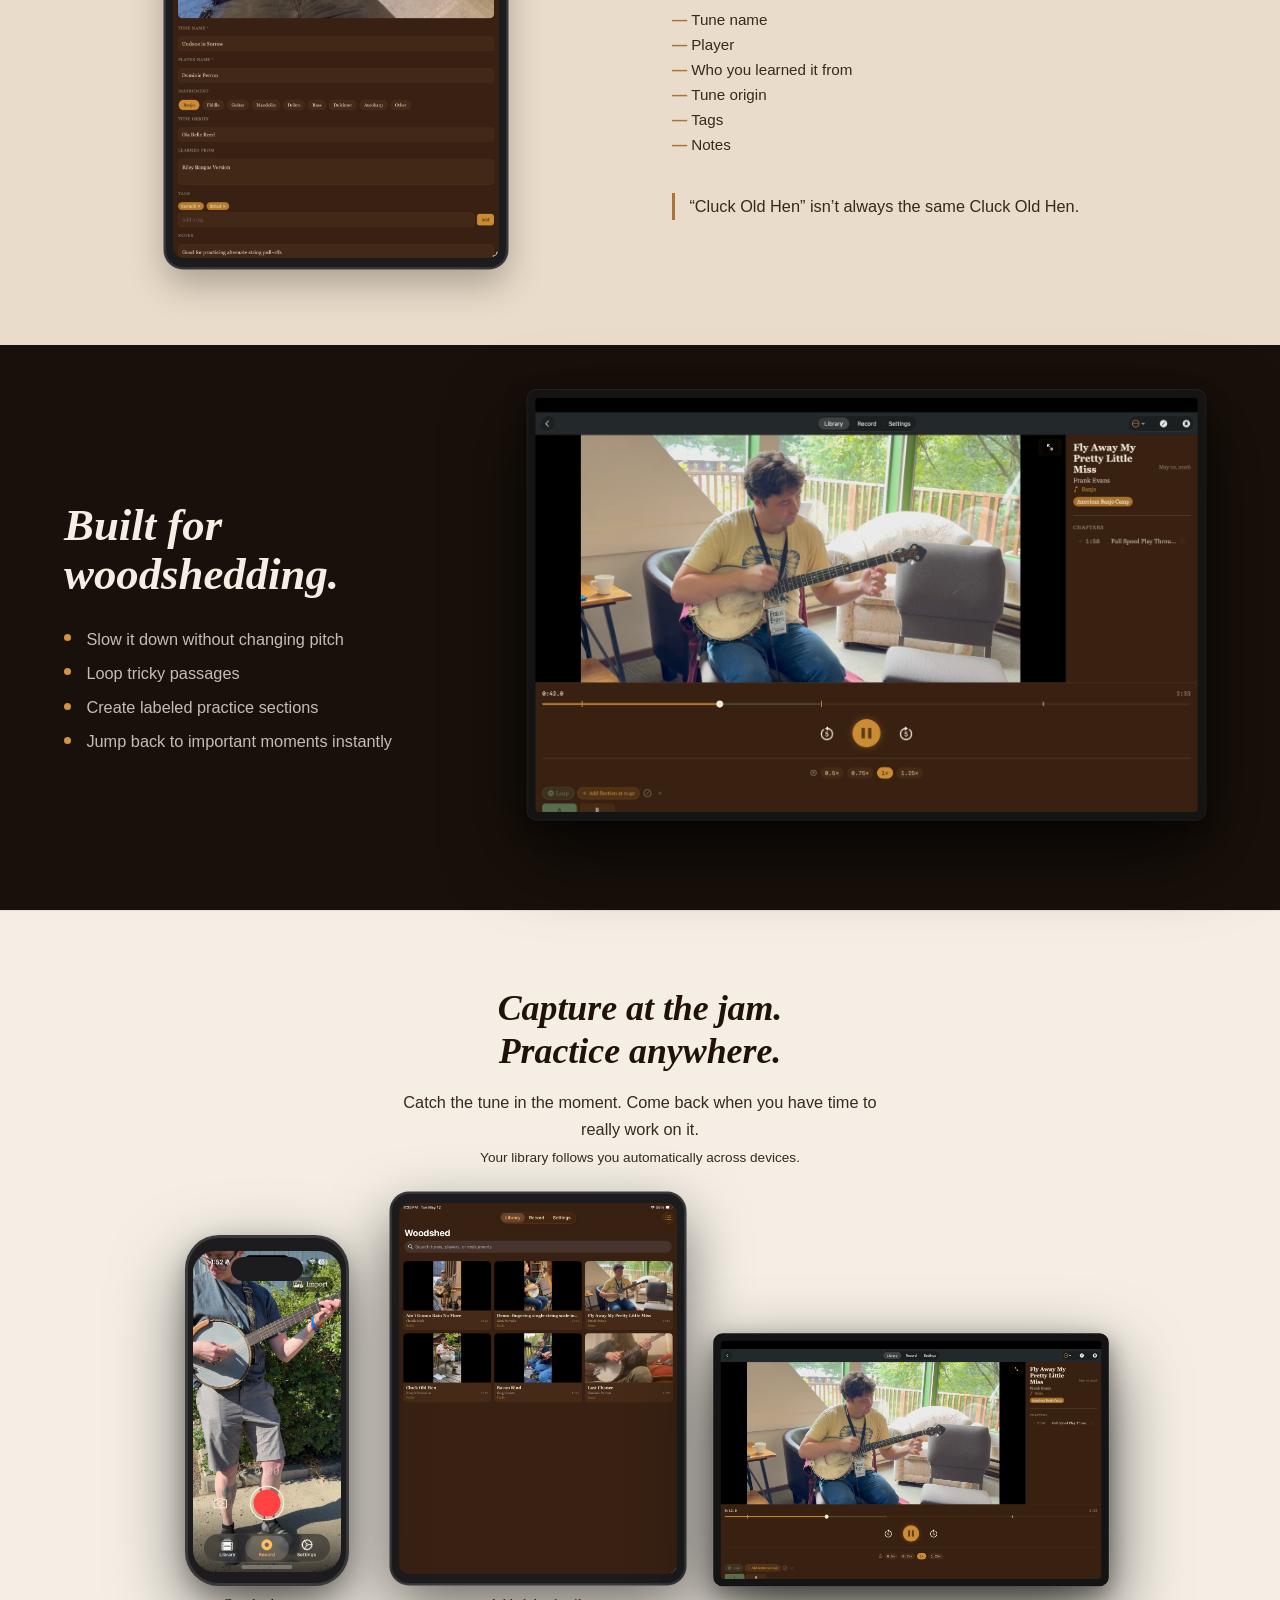
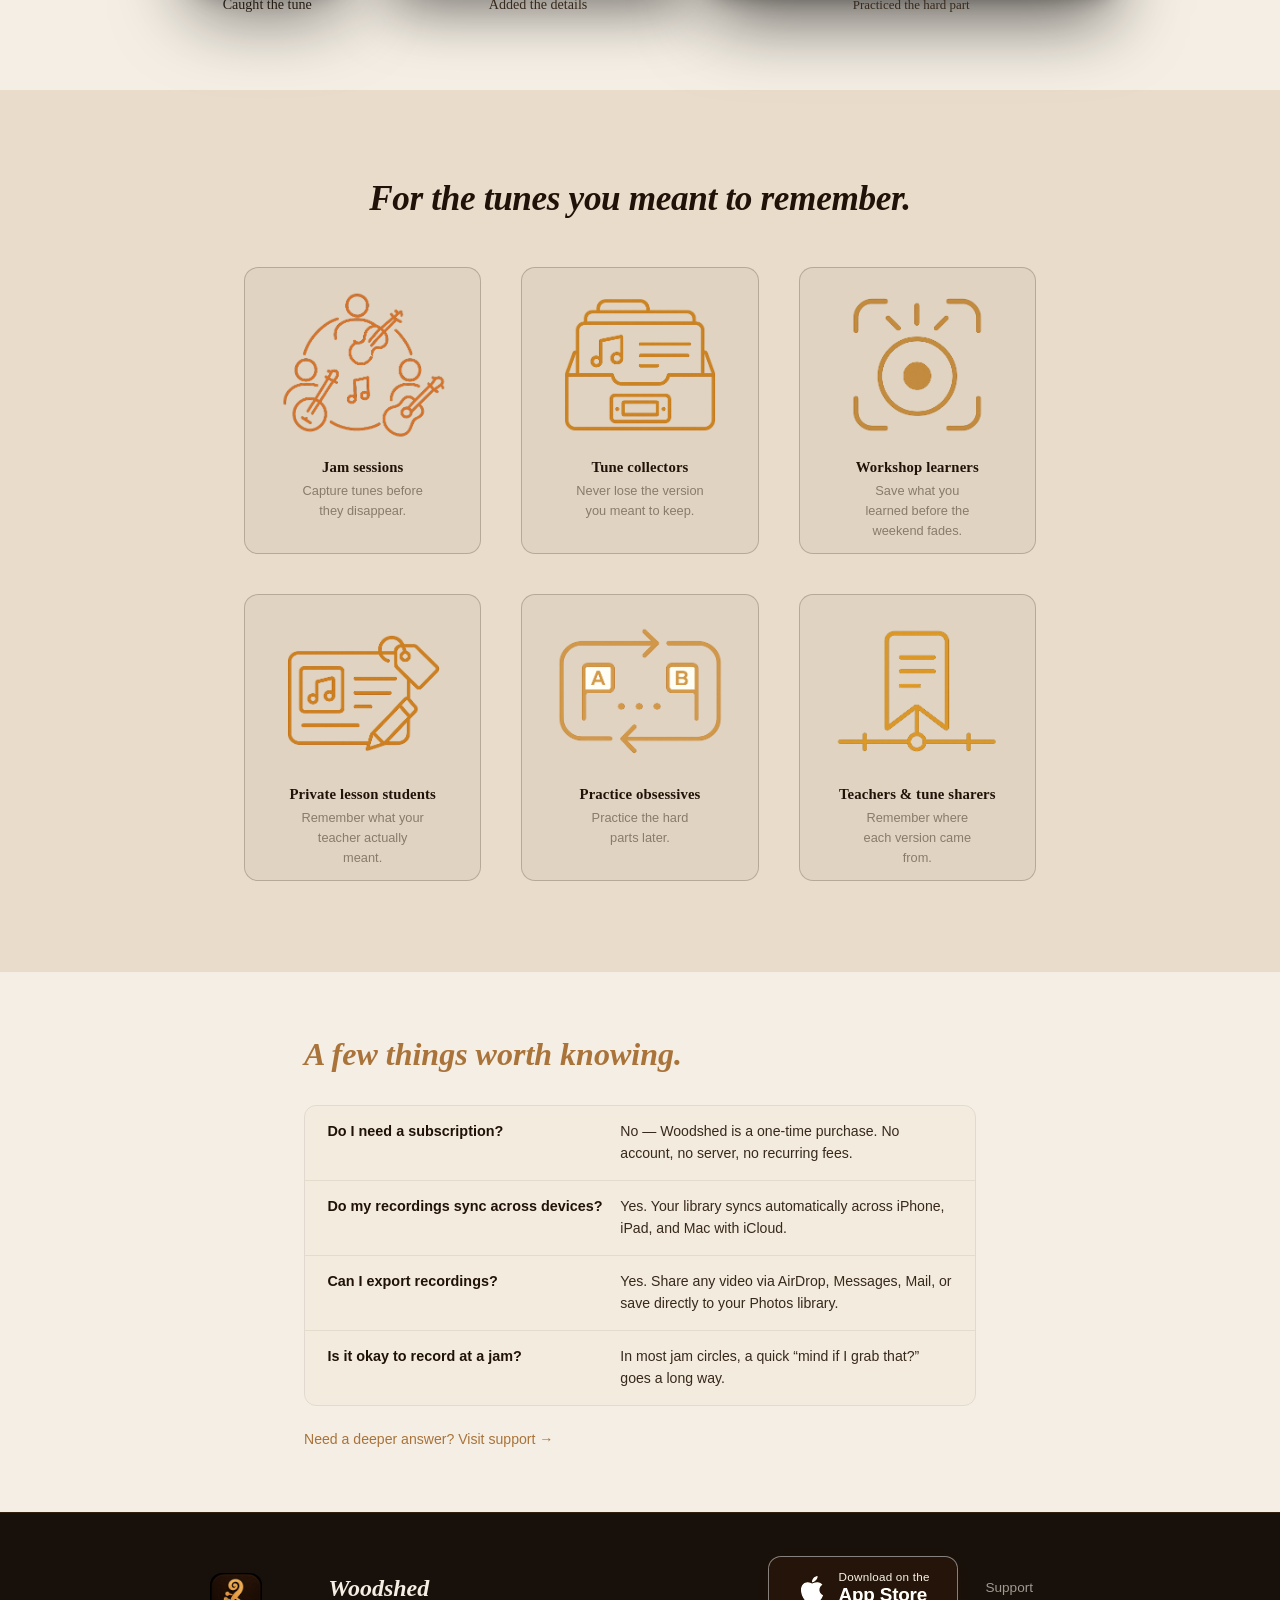
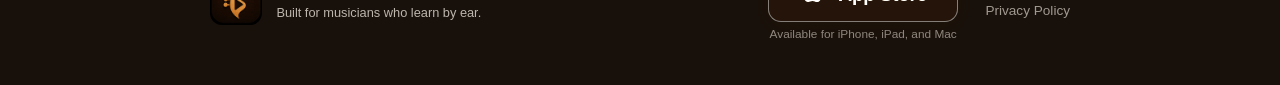
==== commit ce4141e8: "Refine all homepage sections and clean up CSS Sections 2–8: iterative copy, layout, and visual refin" ====
--- a/index.html
+++ b/index.html
@@ -137,11 +137,11 @@
     <section class="problem-section">
         <div class="problem-inner">
             <div class="problem-copy">
-                <h2>If your camera roll looks like this&hellip;</h2>
-                <p>You learned something great.<br>Now six weeks later you have no idea what &ldquo;IMG_4821.mov&rdquo; was.</p>
+                <h2>If your camera roll<br>looks like this&hellip;</h2>
+                <p>You recorded something worth keeping.<br>Six weeks later, &ldquo;IMG_4821.mov&rdquo; means nothing.</p>
             </div>
             <div class="camera-roll-mock">
-                <img src="assets/camera-roll-mock.jpg" alt="A disorganized camera roll full of unlabeled music videos" loading="lazy" />
+                <img src="assets/camera-roll-mock.png" alt="A disorganized camera roll full of unlabeled music videos" loading="lazy" />
             </div>
         </div>
     </section>
@@ -156,16 +156,16 @@
             </div>
             <div class="metadata-copy">
                 <h2>Keep the story<br>with the tune.</h2>
-                <p>Woodshed lets you save the details that matter:</p>
+                <p>Because the details are the tune.</p>
                 <ul class="metadata-list">
                     <li>Tune name</li>
                     <li>Player</li>
-                    <li>Who they learned it from</li>
-                    <li>Instrument</li>
+                    <li>Who you learned it from</li>
+                    <li>Tune origin</li>
                     <li>Tags</li>
                     <li>Notes</li>
                 </ul>
-                <p class="aside-quote">Because &ldquo;Cluck Old Hen&rdquo; isn&rsquo;t always the same Cluck Old Hen.</p>
+                <p class="aside-quote">&ldquo;Cluck Old Hen&rdquo; isn&rsquo;t always the same Cluck Old Hen.</p>
             </div>
         </div>
     </section>
@@ -179,18 +179,12 @@
                     <li>Slow it down without changing pitch</li>
                     <li>Loop tricky passages</li>
                     <li>Create labeled practice sections</li>
-                    <li>Drop chapter marks to jump to key moments</li>
+                    <li>Jump back to important moments instantly</li>
                 </ul>
             </div>
             <div class="practice-device">
                 <div class="device-mac-screen">
                     <img src="assets/screenshots/macPlayback.png" alt="Woodshed player on Mac with A/B loop sections, speed controls, and chapter marks" loading="lazy" />
-                </div>
-                <div class="practice-callouts">
-                    <span>Slow without pitch shift</span>
-                    <span>A/B/C loop sections</span>
-                    <span>Chapter marks</span>
-                    <span>Precise desktop controls</span>
                 </div>
             </div>
         </div>
@@ -200,26 +194,26 @@
     <section class="crossdevice-section">
         <div class="crossdevice-inner">
             <h2>Capture at the jam.<br>Practice anywhere.</h2>
-            <p class="cd-body">Record in the moment on your phone. Come back later on iPad or Mac when it&rsquo;s time to really work on it.</p>
-            <p class="cd-sync">Your library syncs automatically across devices with iCloud.</p>
+            <p class="cd-body">Catch the tune in the moment. Come back when you have time to really work on it.</p>
+            <p class="cd-sync">Your library follows you automatically across devices.</p>
             <div class="crossdevice-devices">
                 <div class="cd-device cd-iphone">
                     <div class="phone-wrap">
                         <img src="assets/screenshots/02_record.png" alt="iPhone recording screen" loading="lazy" />
                     </div>
-                    <span>Capture</span>
+                    <p class="cd-label">Caught the tune</p>
                 </div>
                 <div class="cd-device cd-ipad">
                     <div class="device-ipad-frame">
                         <img src="assets/screenshots/iPadLibraryGrid.png" alt="iPad library screen" loading="lazy" />
                     </div>
-                    <span>Organize</span>
+                    <p class="cd-label">Added the details</p>
                 </div>
                 <div class="cd-device cd-mac">
                     <div class="device-mac-screen">
                         <img src="assets/screenshots/macPlayback.png" alt="Mac playback screen" loading="lazy" />
                     </div>
-                    <span>Practice</span>
+                    <p class="cd-label">Practiced the hard part</p>
                 </div>
             </div>
         </div>
@@ -228,54 +222,37 @@
     <!-- ===== 6. Audience section ===== -->
     <section class="audience-section">
         <div class="audience-inner">
-            <h2>Built for musicians who learn by ear.</h2>
+            <h2>For the tunes you meant to remember.</h2>
             <div class="audience-grid">
                 <div class="audience-card">
-                    <svg viewBox="0 0 24 24" aria-hidden="true">
-                        <path d="M9 18V5l12-2v13"/>
-                        <circle cx="6" cy="18" r="3"/>
-                        <circle cx="18" cy="16" r="3"/>
-                    </svg>
-                    <span>Old-time musicians</span>
-                </div>
-                <div class="audience-card">
-                    <svg viewBox="0 0 24 24" aria-hidden="true">
-                        <path d="M9 18V5l12-2v13"/>
-                        <circle cx="6" cy="18" r="3"/>
-                        <circle cx="18" cy="16" r="3"/>
-                    </svg>
-                    <span>Bluegrass players</span>
-                </div>
-                <div class="audience-card">
-                    <svg viewBox="0 0 24 24" aria-hidden="true">
-                        <path d="M3 9l9-7 9 7v11a2 2 0 0 1-2 2H5a2 2 0 0 1-2-2z"/>
-                        <polyline points="9 22 9 12 15 12 15 22"/>
-                    </svg>
-                    <span>Fiddle camps &amp; workshops</span>
-                </div>
-                <div class="audience-card">
-                    <svg viewBox="0 0 24 24" aria-hidden="true">
-                        <path d="M17 21v-2a4 4 0 0 0-4-4H5a4 4 0 0 0-4 4v2"/>
-                        <circle cx="9" cy="7" r="4"/>
-                        <path d="M23 21v-2a4 4 0 0 0-3-3.87"/>
-                        <path d="M16 3.13a4 4 0 0 1 0 7.75"/>
-                    </svg>
-                    <span>Private lesson students</span>
-                </div>
-                <div class="audience-card">
-                    <svg viewBox="0 0 24 24" aria-hidden="true">
-                        <path d="M3 18v-6a9 9 0 0 1 18 0v6"/>
-                        <path d="M21 19a2 2 0 0 1-2 2h-1a2 2 0 0 1-2-2v-3a2 2 0 0 1 2-2h3z"/>
-                        <path d="M3 19a2 2 0 0 0 2 2h1a2 2 0 0 0 2-2v-3a2 2 0 0 0-2-2H3z"/>
-                    </svg>
-                    <span>Acoustic jam goers</span>
-                </div>
-                <div class="audience-card">
-                    <svg viewBox="0 0 24 24" aria-hidden="true">
-                        <path d="M4 19.5A2.5 2.5 0 0 1 6.5 17H20"/>
-                        <path d="M6.5 2H20v20H6.5A2.5 2.5 0 0 1 4 19.5v-15A2.5 2.5 0 0 1 6.5 2z"/>
-                    </svg>
-                    <span>Tune collectors</span>
+                    <div class="audience-icon"><img src="assets/icons/jamSessions.png" alt="" /></div>
+                    <strong class="audience-card-title">Jam sessions</strong>
+                    <span class="audience-card-desc">Capture tunes before they disappear.</span>
+                </div>
+                <div class="audience-card">
+                    <div class="audience-icon"><img src="assets/icons/tuneArchive.png" alt="" /></div>
+                    <strong class="audience-card-title">Tune collectors</strong>
+                    <span class="audience-card-desc">Never lose the version you meant to keep.</span>
+                </div>
+                <div class="audience-card">
+                    <div class="audience-icon"><img src="assets/icons/recordCapture.png" alt="" /></div>
+                    <strong class="audience-card-title">Workshop learners</strong>
+                    <span class="audience-card-desc">Save what you learned before the weekend fades.</span>
+                </div>
+                <div class="audience-card">
+                    <div class="audience-icon"><img src="assets/icons/saveTuneDetails.png" alt="" /></div>
+                    <strong class="audience-card-title">Private lesson students</strong>
+                    <span class="audience-card-desc">Remember what your teacher actually meant.</span>
+                </div>
+                <div class="audience-card">
+                    <div class="audience-icon"><img src="assets/icons/loopPracticeSessions.png" alt="" /></div>
+                    <strong class="audience-card-title">Practice obsessives</strong>
+                    <span class="audience-card-desc">Practice the hard parts later.</span>
+                </div>
+                <div class="audience-card">
+                    <div class="audience-icon"><img src="assets/icons/chapterMarker.png" alt="" /></div>
+                    <strong class="audience-card-title">Teachers &amp; tune sharers</strong>
+                    <span class="audience-card-desc">Remember where each version came from.</span>
                 </div>
             </div>
         </div>
@@ -284,11 +261,11 @@
     <!-- ===== 7. Common questions ===== -->
     <section class="faq-section" id="faq">
         <div class="faq-inner">
-            <h2>Common questions</h2>
+            <h2>A few things worth knowing.</h2>
             <dl class="objections">
                 <div class="objection">
                     <dt>Do I need a subscription?</dt>
-                    <dd>No &mdash; Woodshed is a one-time download. No account, no server, no recurring fees.</dd>
+                    <dd>No &mdash; Woodshed is a one-time purchase. No account, no server, no recurring fees.</dd>
                 </div>
                 <div class="objection">
                     <dt>Do my recordings sync across devices?</dt>
@@ -296,14 +273,14 @@
                 </div>
                 <div class="objection">
                     <dt>Can I export recordings?</dt>
-                    <dd>Yes. Share any video via AirDrop, Messages, Mail, or save directly to your Camera Roll.</dd>
+                    <dd>Yes. Share any video via AirDrop, Messages, Mail, or save directly to your Photos library.</dd>
                 </div>
                 <div class="objection">
                     <dt>Is it okay to record at a jam?</dt>
-                    <dd>A quick &ldquo;mind if I grab that?&rdquo; goes a long way. Most musicians in the old-time and bluegrass world are generous about it.</dd>
+                    <dd>In most jam circles, a quick &ldquo;mind if I grab that?&rdquo; goes a long way.</dd>
                 </div>
             </dl>
-            <a href="support.html" class="faq-support-link">More questions? Visit the support page &rarr;</a>
+            <a href="support.html" class="faq-support-link">Need a deeper answer? Visit support &rarr;</a>
         </div>
     </section>
 
@@ -314,7 +291,7 @@
                 <img src="assets/app-icon-256.png" alt="Woodshed" />
                 <div>
                     <span class="footer-title">Woodshed</span>
-                    <span class="footer-tagline">Tune Library. <strong>Record. Remember. Practice.</strong></span>
+                    <span class="footer-tagline">Built for musicians who learn by ear.</span>
                 </div>
             </div>
             <div class="footer-cta">
--- a/assets/site.css
+++ b/assets/site.css
@@ -81,49 +81,6 @@
     font-family: -apple-system, BlinkMacSystemFont, "Segoe UI", sans-serif;
 }
 
-/* ---------- Showcase panels ---------- */
-.showcase {
-    display: flex;
-    align-items: stretch;
-    min-height: 68vh;
-}
-.panel {
-    flex: 1;
-    display: flex;
-    flex-direction: column;
-    gap: 6px;
-    padding: clamp(1.13rem, 2.43vw, 1.78rem) clamp(0.73rem, 1.62vw, 1.22rem) clamp(0.97rem, 2.03vw, 1.62rem);
-}
-.panel-dark {
-    background: var(--dark-panel);
-}
-.panel-light {
-    background: var(--paper);
-    border-left: 1px solid rgba(32, 18, 8, 0.12);
-}
-.panel h1 {
-    font-size: clamp(1.08rem, 1.8vw, 1.9rem);
-    font-weight: bold;
-    font-style: italic;
-    line-height: 1.08;
-    color: var(--paper);
-    margin-bottom: 0.5rem;
-}
-.panel h2 {
-    font-size: clamp(1rem, 1.6vw, 1.8rem);
-    font-weight: bold;
-    font-style: italic;
-    line-height: 1.08;
-    color: var(--ink);
-    margin-bottom: 0.5rem;
-}
-.panel-desc {
-    font-size: clamp(0.97rem, 1.38vw, 1.16rem);
-    line-height: 1.5;
-    font-family: -apple-system, BlinkMacSystemFont, "Segoe UI", sans-serif;
-}
-.panel-dark .panel-desc  { color: var(--amber); }
-.panel-light .panel-desc { color: var(--ink-soft); }
 /* ---------- Phone frame mockup ---------- */
 .phone-wrap {
     align-self: center;
@@ -178,120 +135,6 @@
     pointer-events: none;
 }
 
-/* ---------- Brand bar ---------- */
-.brand-bar {
-    background: var(--dark-panel);
-}
-.brand-main {
-    display: grid;
-    grid-template-columns: 1fr auto 1fr;
-    align-items: center;
-    padding: clamp(2rem, 3.5vw, 2.8rem) clamp(1.2rem, 3vw, 2.5rem);
-    gap: clamp(1.5rem, 3vw, 2.5rem);
-}
-.brand-cta {
-    flex: 0 0 auto;
-    display: flex;
-    flex-direction: column;
-    align-items: center;
-    gap: 0.4rem;
-}
-.brand-cta .app-store-badge {
-    background: rgba(244, 238, 228, 0.1);
-    border: 1px solid rgba(244, 238, 228, 0.22);
-    color: var(--paper);
-    box-shadow: none;
-}
-.brand-cta .app-store-badge:hover {
-    background: rgba(244, 238, 228, 0.18);
-    box-shadow: none;
-}
-.brand-device-note {
-    font-size: 0.78rem;
-    color: rgba(244, 238, 228, 0.5);
-    font-family: -apple-system, BlinkMacSystemFont, "Segoe UI", sans-serif;
-    text-align: center;
-}
-.brand-links {
-    font-size: 0.85rem;
-    font-family: -apple-system, BlinkMacSystemFont, "Segoe UI", sans-serif;
-}
-.brand-links a {
-    color: rgba(244, 238, 228, 0.65);
-    text-decoration: none;
-    margin: 0 0.8rem;
-}
-.brand-links a:hover {
-    color: var(--amber);
-    text-decoration: underline;
-}
-.brand-left {
-    display: flex;
-    align-items: center;
-    gap: clamp(0.75rem, 1.5vw, 1rem);
-}
-.brand-icon {
-    width: clamp(52px, 6vw, 72px);
-    height: clamp(52px, 6vw, 72px);
-    border-radius: clamp(12px, 1.4vw, 17px);
-    flex-shrink: 0;
-}
-.brand-title {
-    display: block;
-    font-family: Georgia, "Times New Roman", Times, serif;
-    font-style: italic;
-    font-weight: bold;
-    font-size: clamp(1.87rem, 3.52vw, 3.08rem);
-    color: var(--paper);
-    line-height: 1;
-    letter-spacing: -0.01em;
-}
-.brand-tagline {
-    display: block;
-    margin-top: 0.2rem;
-    font-size: clamp(0.72rem, 1vw, 0.88rem);
-    color: rgba(244, 238, 228, 0.55);
-    font-family: -apple-system, BlinkMacSystemFont, "Segoe UI", sans-serif;
-}
-.brand-tagline strong {
-    color: var(--amber);
-    font-weight: 600;
-}
-.brand-divider {
-    display: none;
-}
-.brand-right {
-    flex: 1;
-    display: flex;
-    align-items: center;
-    justify-content: flex-end;
-}
-.brand-features {
-    display: flex;
-    align-items: center;
-    gap: clamp(1.5rem, 3vw, 2.5rem);
-}
-.brand-feature {
-    display: flex;
-    flex-direction: column;
-    align-items: center;
-    gap: 0.35rem;
-    color: var(--amber);
-    font-size: clamp(0.82rem, 1.08vw, 0.96rem);
-    font-family: -apple-system, BlinkMacSystemFont, "Segoe UI", sans-serif;
-    font-weight: 500;
-    letter-spacing: 0.03em;
-}
-.brand-feature svg {
-    width: clamp(26px, 3vw, 36px);
-    height: clamp(26px, 3vw, 36px);
-    stroke: var(--amber);
-    fill: none;
-    stroke-width: 1.75;
-    stroke-linecap: round;
-    stroke-linejoin: round;
-}
-
 /* ---------- App Store badge ---------- */
 .app-store-badge {
     display: inline-flex;
@@ -348,50 +191,6 @@
     font-family: -apple-system, BlinkMacSystemFont, "Segoe UI", sans-serif;
 }
 
-/* ---------- Mobile: panels stack vertically ---------- */
-@media (max-width: 680px) {
-    .showcase {
-        flex-direction: column;
-        min-height: auto;
-    }
-    .panel, .panel-dark {
-        flex: none;
-        flex-direction: row;
-        padding: 1.25rem 1.1rem;
-        gap: 1rem;
-        align-items: center;
-        border-left: none;
-    }
-    .panel-light { border-top: 1px solid rgba(32, 18, 8, 0.1); }
-    .panel h1, .panel h2 { font-size: clamp(1.25rem, 5vw, 1.55rem); }
-    .panel-text { flex: 1; }
-    .panel .phone-wrap {
-        width: 68px;
-        max-width: none;
-        flex-shrink: 0;
-        margin: 0;
-        border-radius: 18px;
-        padding: 6px 3px 5px;
-    }
-    .panel .phone-wrap img {
-        width: 100%;
-        height: auto;
-        border-radius: 14px;
-    }
-    .panel .phone-wrap::before {
-        width: 32px;
-        height: 11px;
-        top: 9px;
-        border-radius: 6px;
-    }
-    .panel .phone-wrap::after {
-        bottom: 7px;
-        height: 2px;
-    }
-    .brand-main { grid-template-columns: 1fr; justify-items: center; }
-    .brand-left { width: 100%; justify-content: center; }
-}
-
 /* ---------- Inner pages (support, privacy) ---------- */
 .wrap {
     max-width: 720px;
@@ -693,8 +492,9 @@
 /* Hero device composition */
 .hero-devices {
     position: relative;
-    width: min(760px, 55vw);
+    width: min(912px, 66vw);
     aspect-ratio: 760 / 500;
+    transform: translateY(-40px);
 }
 
 /* --- MacBook (z-index 1, background anchor) --- */
@@ -932,6 +732,8 @@
     border-radius: 12px;
     overflow: hidden;
     box-shadow: 0 8px 32px rgba(32, 18, 8, 0.18);
+    transform: scale(1.25);
+    transform-origin: center center;
 }
 .camera-roll-mock img {
     display: block;
@@ -958,7 +760,14 @@
 }
 .metadata-device .device-ipad-frame {
     width: 100%;
-    max-width: 320px;
+    max-width: 342px;
+    box-shadow:
+        inset 0 0 0 1px rgba(255, 255, 255, 0.1),
+        0 0 0 1.5px #3a3a3c,
+        0 16px 36px rgba(0, 0, 0, 0.28);
+}
+.metadata-copy {
+    padding-top: 24px;
 }
 .metadata-copy h2 {
     font-family: Georgia, "Times New Roman", Times, serif;
@@ -979,7 +788,7 @@
 .metadata-list {
     list-style: none;
     padding: 0;
-    margin: 0 0 1.5rem;
+    margin: 0 0 2.2rem;
     display: flex;
     flex-direction: column;
     gap: 0.5rem;
@@ -1000,12 +809,12 @@
 }
 .aside-quote {
     font-family: Georgia, "Times New Roman", Times, serif;
-    font-style: italic;
-    font-size: 1rem;
-    color: var(--ink-soft);
-    border-left: 2px solid var(--amber-deep);
-    padding-left: 0.8rem;
-    margin-top: 0.5rem;
+    font-style: normal;
+    font-size: 1.15rem;
+    color: var(--ink);
+    border-left: 3px solid var(--amber-deep);
+    padding-left: 0.9rem;
+    margin-top: 2.5rem;
     line-height: 1.5;
 }
 
@@ -1018,7 +827,7 @@
     margin: 0 auto;
     padding: clamp(3.5rem, 6vw, 5rem) clamp(1.5rem, 5vw, 4rem);
     display: grid;
-    grid-template-columns: 1fr 1.5fr;
+    grid-template-columns: 1fr 1.8fr;
     gap: clamp(2.5rem, 5vw, 5rem);
     align-items: center;
 }
@@ -1037,7 +846,7 @@
     margin: 0;
     display: flex;
     flex-direction: column;
-    gap: 1rem;
+    gap: 0.65rem;
 }
 .feature-list li {
     font-family: -apple-system, BlinkMacSystemFont, "Segoe UI", sans-serif;
@@ -1057,22 +866,10 @@
     background: var(--amber);
     border-radius: 50%;
 }
-.practice-callouts {
-    display: flex;
-    flex-wrap: wrap;
-    gap: 0.5rem;
-    margin-top: 1rem;
-}
-.practice-callouts span {
-    font-family: -apple-system, BlinkMacSystemFont, "Segoe UI", sans-serif;
-    font-size: 0.76rem;
-    font-weight: 500;
-    color: var(--amber);
-    background: rgba(213, 146, 63, 0.12);
-    border: 1px solid rgba(213, 146, 63, 0.25);
-    border-radius: 20px;
-    padding: 0.3rem 0.75rem;
-    letter-spacing: 0.01em;
+.practice-device {
+    margin-top: -2rem;
+    transform: scale(0.97);
+    transform-origin: center top;
 }
 
 /* --- Cross-device section --- */
@@ -1105,32 +902,33 @@
 }
 .cd-sync {
     font-family: -apple-system, BlinkMacSystemFont, "Segoe UI", sans-serif;
-    font-size: 0.82rem;
-    color: var(--muted);
-    margin-bottom: 3rem;
+    font-size: 0.85rem;
+    color: var(--ink-soft);
+    margin-bottom: 1.75rem;
 }
 .crossdevice-devices {
     display: grid;
-    grid-template-columns: 1fr 1.4fr 2fr;
-    gap: 1.5rem;
+    grid-template-columns: 1fr 1.3fr 1.9fr;
+    gap: 0.65rem;
     align-items: flex-end;
 }
 .cd-device {
     display: flex;
     flex-direction: column;
     align-items: center;
-    gap: 0.8rem;
-}
-.cd-device > span {
-    font-family: -apple-system, BlinkMacSystemFont, "Segoe UI", sans-serif;
-    font-size: 0.76rem;
-    font-weight: 600;
-    color: var(--muted);
-    text-transform: uppercase;
-    letter-spacing: 0.1em;
-}
-.cd-iphone .phone-wrap { width: 100%; max-width: 130px; margin: 0; }
+    gap: 0.75rem;
+}
+.cd-label {
+    font-family: Georgia, "Times New Roman", Times, serif;
+    font-style: normal;
+    font-size: 0.88rem;
+    color: var(--ink-soft);
+    margin: 0;
+    text-align: center;
+}
+.cd-iphone .phone-wrap { width: 100%; max-width: 160px; margin: 0; }
 .cd-ipad .device-ipad-frame { width: 100%; }
+.cd-mac { transform: scale(0.92); transform-origin: bottom center; }
 .cd-mac .device-mac-screen { width: 100%; }
 
 /* --- Audience section --- */
@@ -1138,54 +936,71 @@
     background: var(--parchment);
 }
 .audience-inner {
-    max-width: 960px;
+    max-width: 920px;
     margin: 0 auto;
-    padding: clamp(3.5rem, 6vw, 5rem) clamp(1.5rem, 5vw, 4rem);
+    padding: clamp(4rem, 7vw, 6rem) clamp(1.5rem, 5vw, 4rem);
     text-align: center;
 }
 .audience-inner h2 {
     font-family: Georgia, "Times New Roman", Times, serif;
     font-style: italic;
     font-weight: bold;
-    font-size: clamp(1.5rem, 2.5vw, 2rem);
+    font-size: clamp(1.6rem, 2.8vw, 2.2rem);
     color: var(--ink);
-    margin-bottom: 2.5rem;
+    margin-bottom: 3rem;
+    letter-spacing: -0.01em;
 }
 .audience-grid {
     display: grid;
     grid-template-columns: repeat(3, 1fr);
-    gap: 1rem;
+    gap: 40px;
 }
 .audience-card {
-    background: rgba(255, 255, 255, 0.55);
-    border: 1px solid rgba(32, 18, 8, 0.1);
-    border-radius: 12px;
-    padding: 1.5rem 1rem;
+    background: rgba(32, 18, 8, 0.04);
+    border: 1px solid rgba(32, 18, 8, 0.22);
+    border-radius: 14px;
+    padding: 0.85rem 1rem 0.8rem;
     display: flex;
     flex-direction: column;
     align-items: center;
-    gap: 0.7rem;
-    transition: transform 0.15s, box-shadow 0.15s;
+    text-align: center;
+    transition: transform 0.15s, background 0.15s;
 }
 .audience-card:hover {
-    transform: translateY(-3px);
-    box-shadow: 0 8px 24px rgba(32, 18, 8, 0.1);
-}
-.audience-card svg {
-    width: 30px;
-    height: 30px;
-    stroke: var(--amber-deep);
-    fill: none;
-    stroke-width: 1.5;
-    stroke-linecap: round;
-    stroke-linejoin: round;
-}
-.audience-card span {
-    font-family: -apple-system, BlinkMacSystemFont, "Segoe UI", sans-serif;
-    font-size: 0.86rem;
-    font-weight: 500;
-    color: var(--ink-soft);
-    line-height: 1.35;
+    transform: translateY(-2px);
+    background: rgba(32, 18, 8, 0.07);
+}
+.audience-icon {
+    width: 168px;
+    height: 168px;
+    margin-bottom: 0.5rem;
+    display: flex;
+    align-items: center;
+    justify-content: center;
+}
+.audience-icon img {
+    width: 168px;
+    height: 168px;
+    object-fit: contain;
+}
+.audience-card-title {
+    font-family: Georgia, "Times New Roman", Times, serif;
+    font-style: normal;
+    font-weight: 600;
+    font-size: 0.92rem;
+    color: var(--ink);
+    display: block;
+    margin-bottom: 0.3rem;
+    line-height: 1.25;
+    letter-spacing: 0.01em;
+}
+.audience-card-desc {
+    font-family: -apple-system, BlinkMacSystemFont, "Segoe UI", sans-serif;
+    font-size: 0.8rem;
+    color: var(--muted);
+    line-height: 1.55;
+    display: block;
+    max-width: 18ch;
 }
 
 /* --- FAQ section --- */
@@ -1196,7 +1011,7 @@
 .faq-inner {
     max-width: 720px;
     margin: 0 auto;
-    padding: clamp(3rem, 6vw, 5rem) clamp(1.5rem, 4vw, 1.5rem);
+    padding: clamp(2.5rem, 5vw, 4.25rem) clamp(1.5rem, 4vw, 1.5rem);
 }
 .faq-inner h2 {
     font-family: Georgia, "Times New Roman", Times, serif;
@@ -1210,22 +1025,22 @@
     display: flex;
     flex-direction: column;
     gap: 0;
-    border: 1px solid rgba(32, 18, 8, 0.12);
+    border: 1px solid rgba(32, 18, 8, 0.09);
     border-radius: 12px;
     overflow: hidden;
     margin-bottom: 1.5rem;
 }
 .objection {
-    padding: 1.1rem 1.4rem;
-    border-bottom: 1px solid rgba(32, 18, 8, 0.1);
+    padding: 0.95rem 1.4rem;
+    border-bottom: 1px solid rgba(32, 18, 8, 0.07);
     display: grid;
-    grid-template-columns: 1fr 1.4fr;
+    grid-template-columns: 1fr 1.2fr;
     gap: 1rem;
     align-items: baseline;
-    background: rgba(255, 255, 255, 0.45);
+    background: rgba(213, 146, 63, 0.04);
 }
 .objection:last-child { border-bottom: none; }
-.objection:hover { background: rgba(255, 255, 255, 0.7); }
+.objection:hover { background: rgba(213, 146, 63, 0.09); }
 .objection dt {
     font-family: -apple-system, BlinkMacSystemFont, "Segoe UI", sans-serif;
     font-size: 0.9rem;
@@ -1252,25 +1067,25 @@
 .site-footer {
     background: var(--dark-panel);
     border-top: 1px solid rgba(213, 146, 63, 0.12);
-    padding: clamp(2.5rem, 5vw, 4rem) clamp(1.5rem, 5vw, 4rem);
+    padding: clamp(1.75rem, 3.5vw, 2.75rem) clamp(1.5rem, 5vw, 4rem);
 }
 .footer-inner {
-    max-width: 1280px;
+    max-width: 860px;
     margin: 0 auto;
     display: grid;
-    grid-template-columns: 1fr auto 1fr;
-    align-items: center;
-    gap: 2rem;
+    grid-template-columns: 1fr auto auto;
+    align-items: center;
+    gap: 1.75rem;
 }
 .footer-brand {
     display: flex;
     align-items: center;
-    gap: 0.8rem;
+    gap: 0.9rem;
 }
 .footer-brand img {
-    width: 44px;
-    height: 44px;
-    border-radius: 10px;
+    width: 52px;
+    height: 52px;
+    border-radius: 12px;
     flex-shrink: 0;
 }
 .footer-title {
@@ -1278,42 +1093,42 @@
     font-family: Georgia, "Times New Roman", Times, serif;
     font-style: italic;
     font-weight: bold;
-    font-size: 1.2rem;
+    font-size: 1.5rem;
     color: var(--paper);
     line-height: 1;
 }
 .footer-tagline {
     display: block;
-    margin-top: 0.25rem;
-    font-family: -apple-system, BlinkMacSystemFont, "Segoe UI", sans-serif;
-    font-size: 0.72rem;
-    color: rgba(244, 238, 228, 0.45);
+    margin-top: 0.3rem;
+    font-family: -apple-system, BlinkMacSystemFont, "Segoe UI", sans-serif;
+    font-size: 0.8rem;
+    color: rgba(244, 238, 228, 0.75);
     line-height: 1.4;
 }
-.footer-tagline strong {
-    color: var(--amber);
-    font-weight: 600;
-}
 .footer-cta {
     display: flex;
     flex-direction: column;
     align-items: center;
-    gap: 0.45rem;
+    gap: 0.4rem;
+}
+.footer-cta .app-store-badge {
+    filter: brightness(1.12);
 }
 .footer-device-note {
     font-family: -apple-system, BlinkMacSystemFont, "Segoe UI", sans-serif;
     font-size: 0.74rem;
-    color: rgba(244, 238, 228, 0.38);
+    color: rgba(244, 238, 228, 0.55);
 }
 .footer-links {
     display: flex;
-    justify-content: flex-end;
-    gap: 1.75rem;
+    flex-direction: column;
+    align-items: flex-start;
+    gap: 0.55rem;
     font-family: -apple-system, BlinkMacSystemFont, "Segoe UI", sans-serif;
     font-size: 0.85rem;
 }
 .footer-links a {
-    color: rgba(244, 238, 228, 0.5);
+    color: rgba(244, 238, 228, 0.62);
     text-decoration: none;
     transition: color 0.15s;
 }
@@ -1338,6 +1153,7 @@
         grid-template-columns: 1fr;
         gap: 2rem;
     }
+    .camera-roll-mock { transform: none; }
     .metadata-device { order: -1; }
     .metadata-device .device-ipad-frame { max-width: 260px; }
 
@@ -1347,15 +1163,11 @@
     }
     .cd-iphone .phone-wrap { max-width: none; }
 
-    .audience-grid { grid-template-columns: repeat(2, 1fr); }
-
-    .footer-inner {
-        grid-template-columns: 1fr;
-        justify-items: center;
-        text-align: center;
-    }
+    .audience-grid { grid-template-columns: repeat(2, 1fr); gap: 0.75rem; }
+
+    .footer-inner { grid-template-columns: 1fr; justify-items: center; text-align: center; }
     .footer-brand { flex-direction: column; text-align: center; }
-    .footer-links { justify-content: center; }
+    .footer-links { align-items: center; }
 
     .nav-links a:not(.nav-cta) { display: none; }
 }
@@ -1363,5 +1175,5 @@
     .crossdevice-devices { grid-template-columns: 1fr; align-items: center; }
     .cd-iphone, .cd-ipad { max-width: 180px; margin: 0 auto; }
     .cd-iphone .phone-wrap { max-width: 180px; margin: 0; }
-    .audience-grid { grid-template-columns: 1fr 1fr; }
-}
+    .audience-grid { grid-template-columns: 1fr 1fr; gap: 0.65rem; }
+}
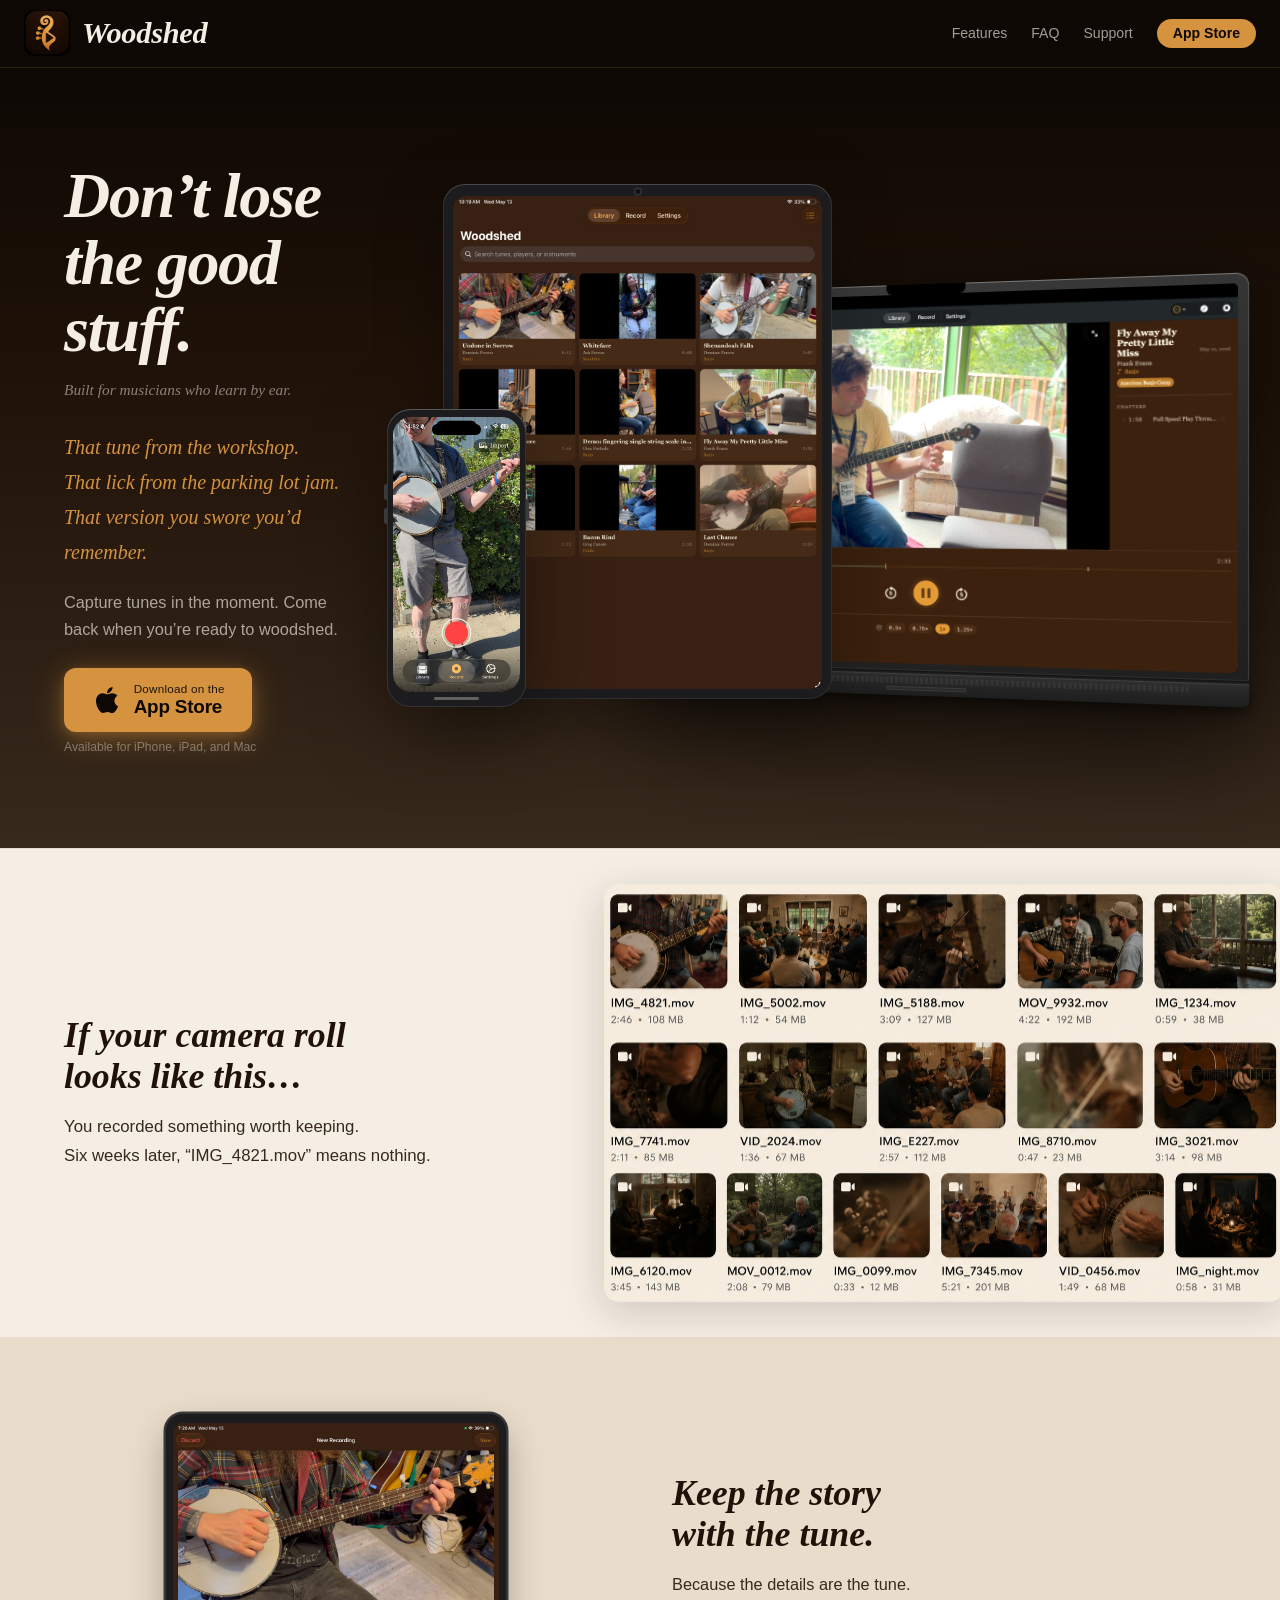
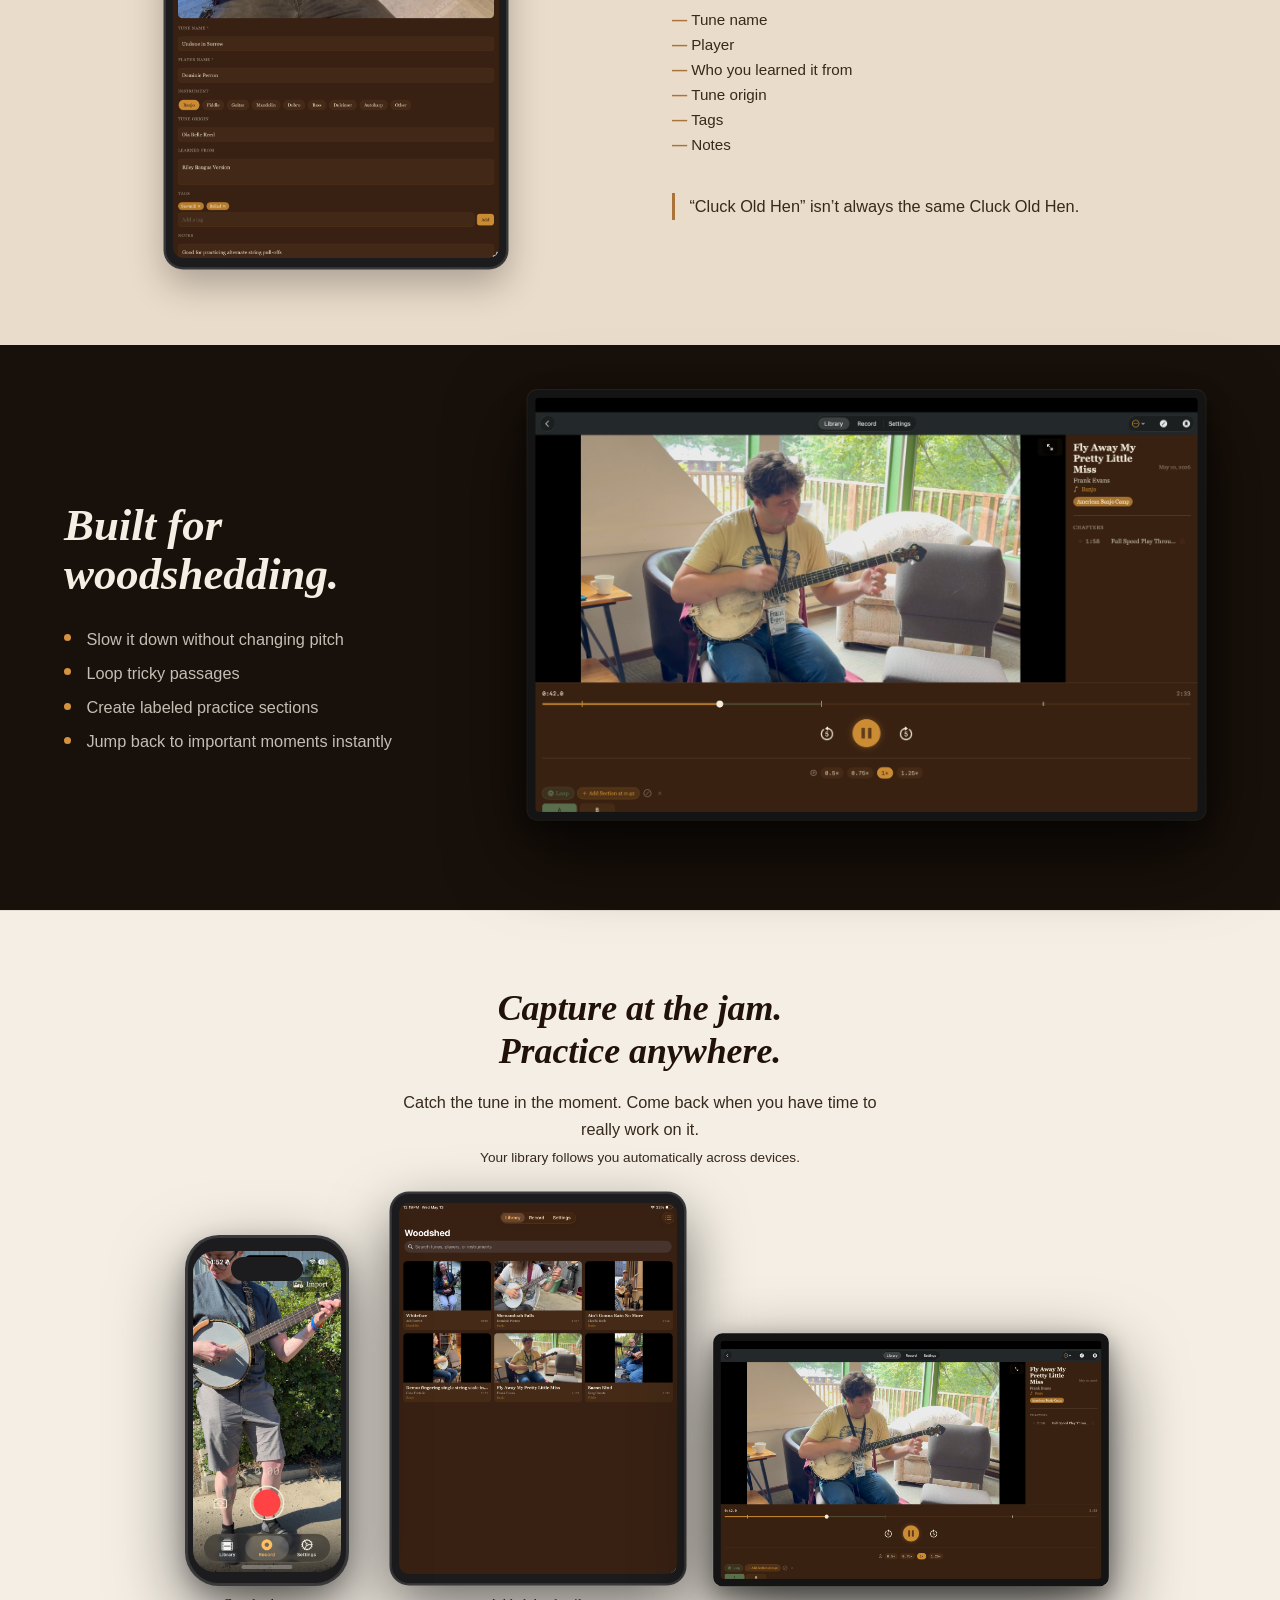
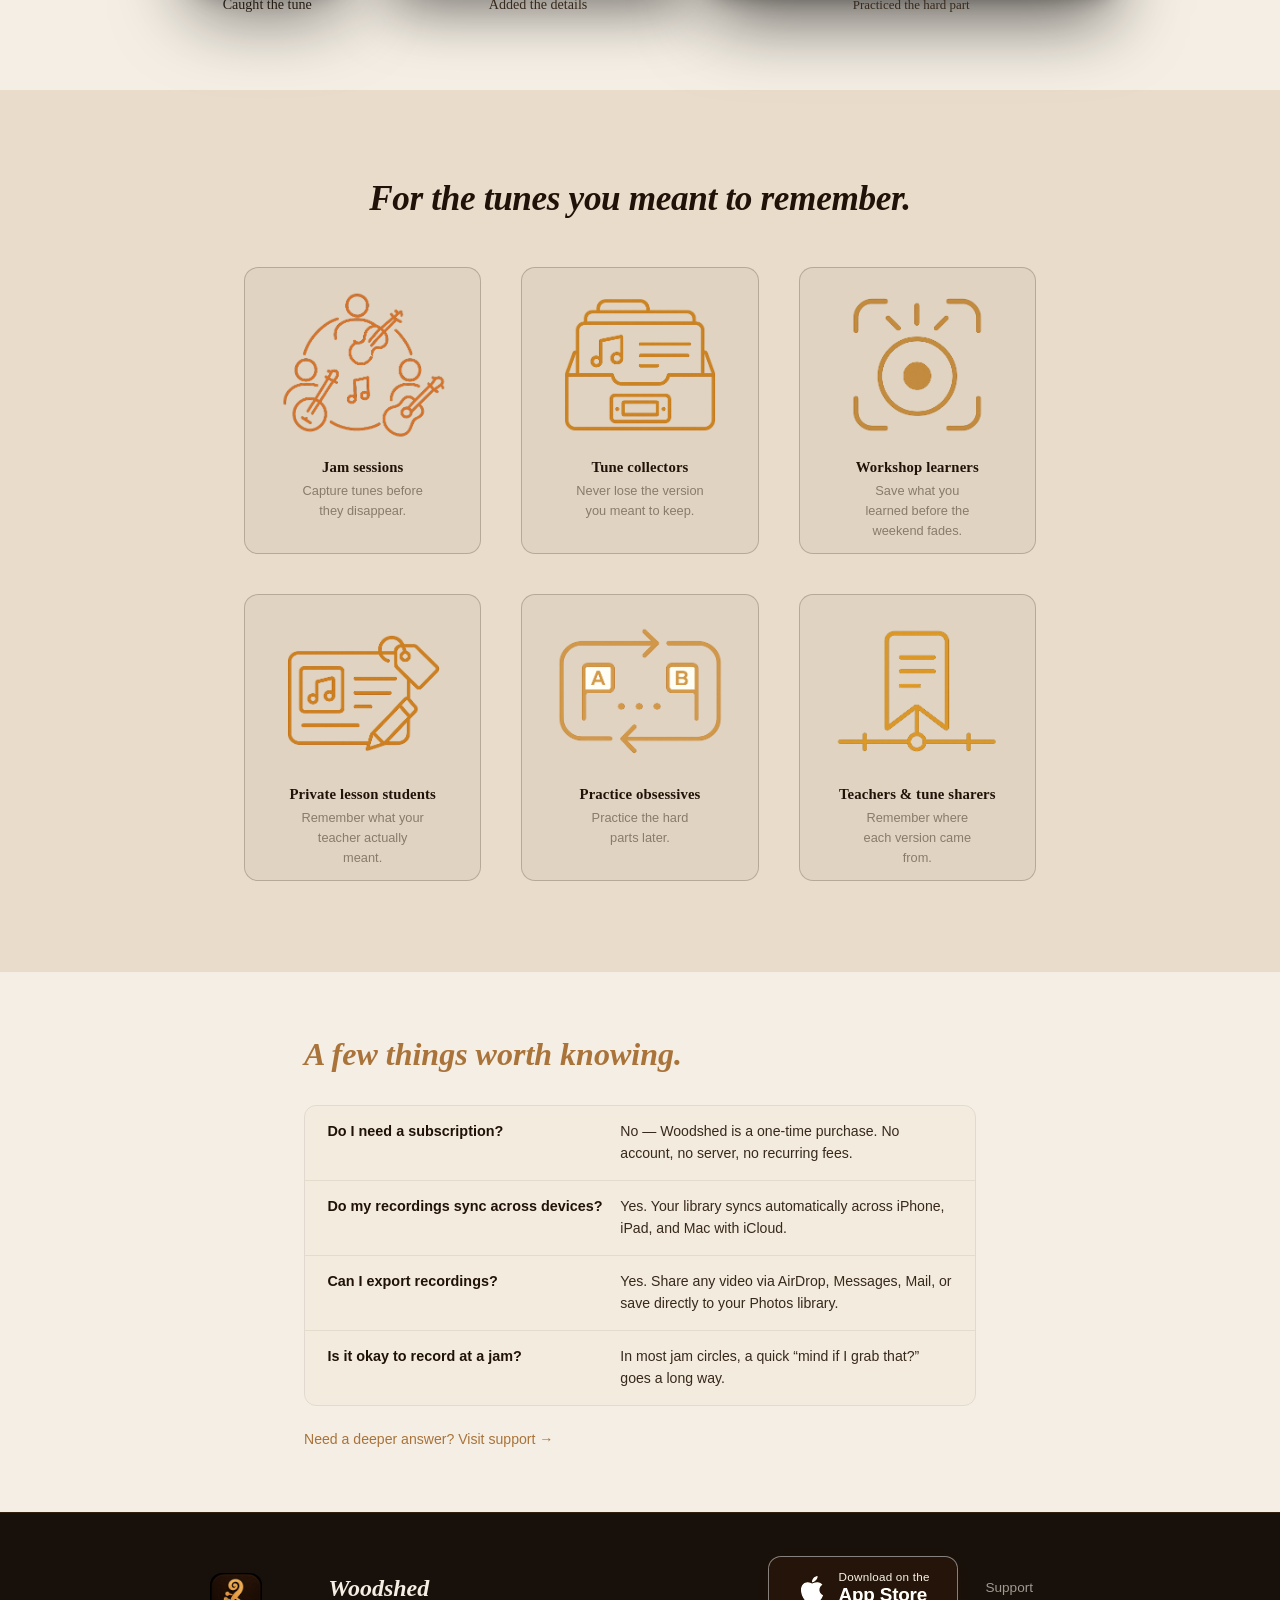
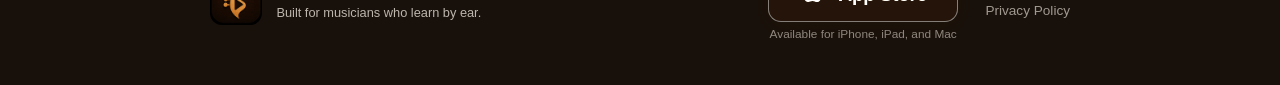
==== commit d3c408cf: "Add separate iPad screenshot for cross-device section Co-Authored-By: Claude Sonnet 4.6 <noreply@ant" ====
--- a/index.html
+++ b/index.html
@@ -205,7 +205,7 @@
                 </div>
                 <div class="cd-device cd-ipad">
                     <div class="device-ipad-frame">
-                        <img src="assets/screenshots/iPadLibraryGrid.png" alt="iPad library screen" loading="lazy" />
+                        <img src="assets/screenshots/iPadLibraryFull.png" alt="iPad library screen" loading="lazy" />
                     </div>
                     <p class="cd-label">Added the details</p>
                 </div>
--- a/assets/site.css
+++ b/assets/site.css
@@ -504,36 +504,42 @@
     right: 0;
     bottom: 0;
     z-index: 1;
-    filter: drop-shadow(0 20px 40px rgba(0,0,0,.35));
+    filter:
+        drop-shadow(0 32px 56px rgba(0,0,0,.55))
+        drop-shadow(0 8px 16px rgba(0,0,0,.30));
     transform: perspective(200px) rotateY(-2deg);
 }
 .hd-mb-lid {
-    background: #2c2c2c;
-    border-radius: 10px 10px 2px 2px;
-    padding: 18px 10px 8px;
+    background: linear-gradient(170deg, #3e3e3e 0%, #292929 55%, #1f1f1f 100%);
+    border-radius: 12px 12px 2px 2px;
+    padding: 10px 10px 7px;
     position: relative;
     box-shadow:
-        inset 0 0 0 1px rgba(255,255,255,0.07),
-        inset 0 1px 0 rgba(255,255,255,0.12);
-}
-/* Camera dot */
+        inset 0 0 0 1px rgba(255,255,255,0.13),
+        inset 0 1px 0 rgba(255,255,255,0.22),
+        inset 0 -1px 0 rgba(0,0,0,0.5);
+}
+/* Notch */
 .hd-mb-lid::before {
     content: '';
     position: absolute;
-    top: 7px;
+    top: 0;
     left: 50%;
     transform: translateX(-50%);
-    width: 5px;
-    height: 5px;
-    background: #111;
-    border-radius: 50%;
-    box-shadow: 0 0 0 1.5px rgba(255,255,255,0.1);
+    width: 13%;
+    height: 10px;
+    background: #000;
+    border-radius: 0 0 6px 6px;
+    z-index: 2;
 }
 .hd-mb-screen {
     background: #000;
-    border-radius: 3px;
+    border-radius: 5px;
     overflow: hidden;
     aspect-ratio: 16 / 10;
+    box-shadow:
+        inset 0 0 0 1px rgba(0,0,0,0.9),
+        inset 0 1px 6px rgba(0,0,0,0.6);
 }
 .hd-mb-screen img {
     display: block;
@@ -541,41 +547,44 @@
     height: 100%;
     object-fit: cover;
     object-position: top;
-    filter: brightness(1.15) contrast(1.05);
+    filter: brightness(1.1) contrast(1.04);
 }
 .hd-mb-hinge {
-    height: 4px;
-    background: linear-gradient(to bottom, #1a1a1a, #3c3c3c);
+    height: 3px;
+    background: linear-gradient(to bottom, #111, #2c2c2c);
+    box-shadow: 0 1px 3px rgba(0,0,0,0.7);
 }
 .hd-mb-base {
-    background: linear-gradient(to bottom, #3c3c3c, #2c2c2c);
-    height: 28px;
-    border-radius: 0 0 5px 5px;
+    background: linear-gradient(to bottom, #303030 0%, #252525 50%, #1e1e1e 100%);
+    height: 22px;
+    border-radius: 0 0 6px 6px;
     display: flex;
     flex-direction: column;
     align-items: center;
-    padding-top: 4px;
-    gap: 4px;
-    box-shadow: 0 3px 8px rgba(0,0,0,0.4);
+    justify-content: center;
+    gap: 3px;
+    box-shadow:
+        0 4px 14px rgba(0,0,0,0.55),
+        inset 0 1px 0 rgba(255,255,255,0.07);
 }
 /* Keyboard row texture */
 .hd-mb-keys {
-    width: 80%;
-    height: 7px;
+    width: 82%;
+    height: 6px;
     background: repeating-linear-gradient(
         90deg,
-        rgba(255,255,255,0.06) 0px, rgba(255,255,255,0.06) 4px,
-        transparent 4px, transparent 6px
+        rgba(255,255,255,0.05) 0px, rgba(255,255,255,0.05) 3px,
+        transparent 3px, transparent 5px
     );
     border-radius: 1px;
 }
 /* Trackpad */
 .hd-mb-pad {
-    width: 16%;
-    height: 5px;
-    background: rgba(255,255,255,0.05);
-    border: 1px solid rgba(255,255,255,0.08);
-    border-radius: 2px;
+    width: 13%;
+    height: 4px;
+    background: rgba(255,255,255,0.04);
+    border: 1px solid rgba(255,255,255,0.07);
+    border-radius: 1px;
 }
 
 /* --- iPad (z-index 2, midground) --- */
@@ -1144,7 +1153,7 @@
     .hero-content { max-width: 100%; }
     .hero-cta { align-items: center; }
     .hero-devices { width: min(520px, 88vw); margin: 0 auto; }
-    .hd-mb-base { height: 18px; }
+    .hd-mb-base { height: 14px; }
     .hero-body { max-width: 100%; }
 
     .problem-inner,
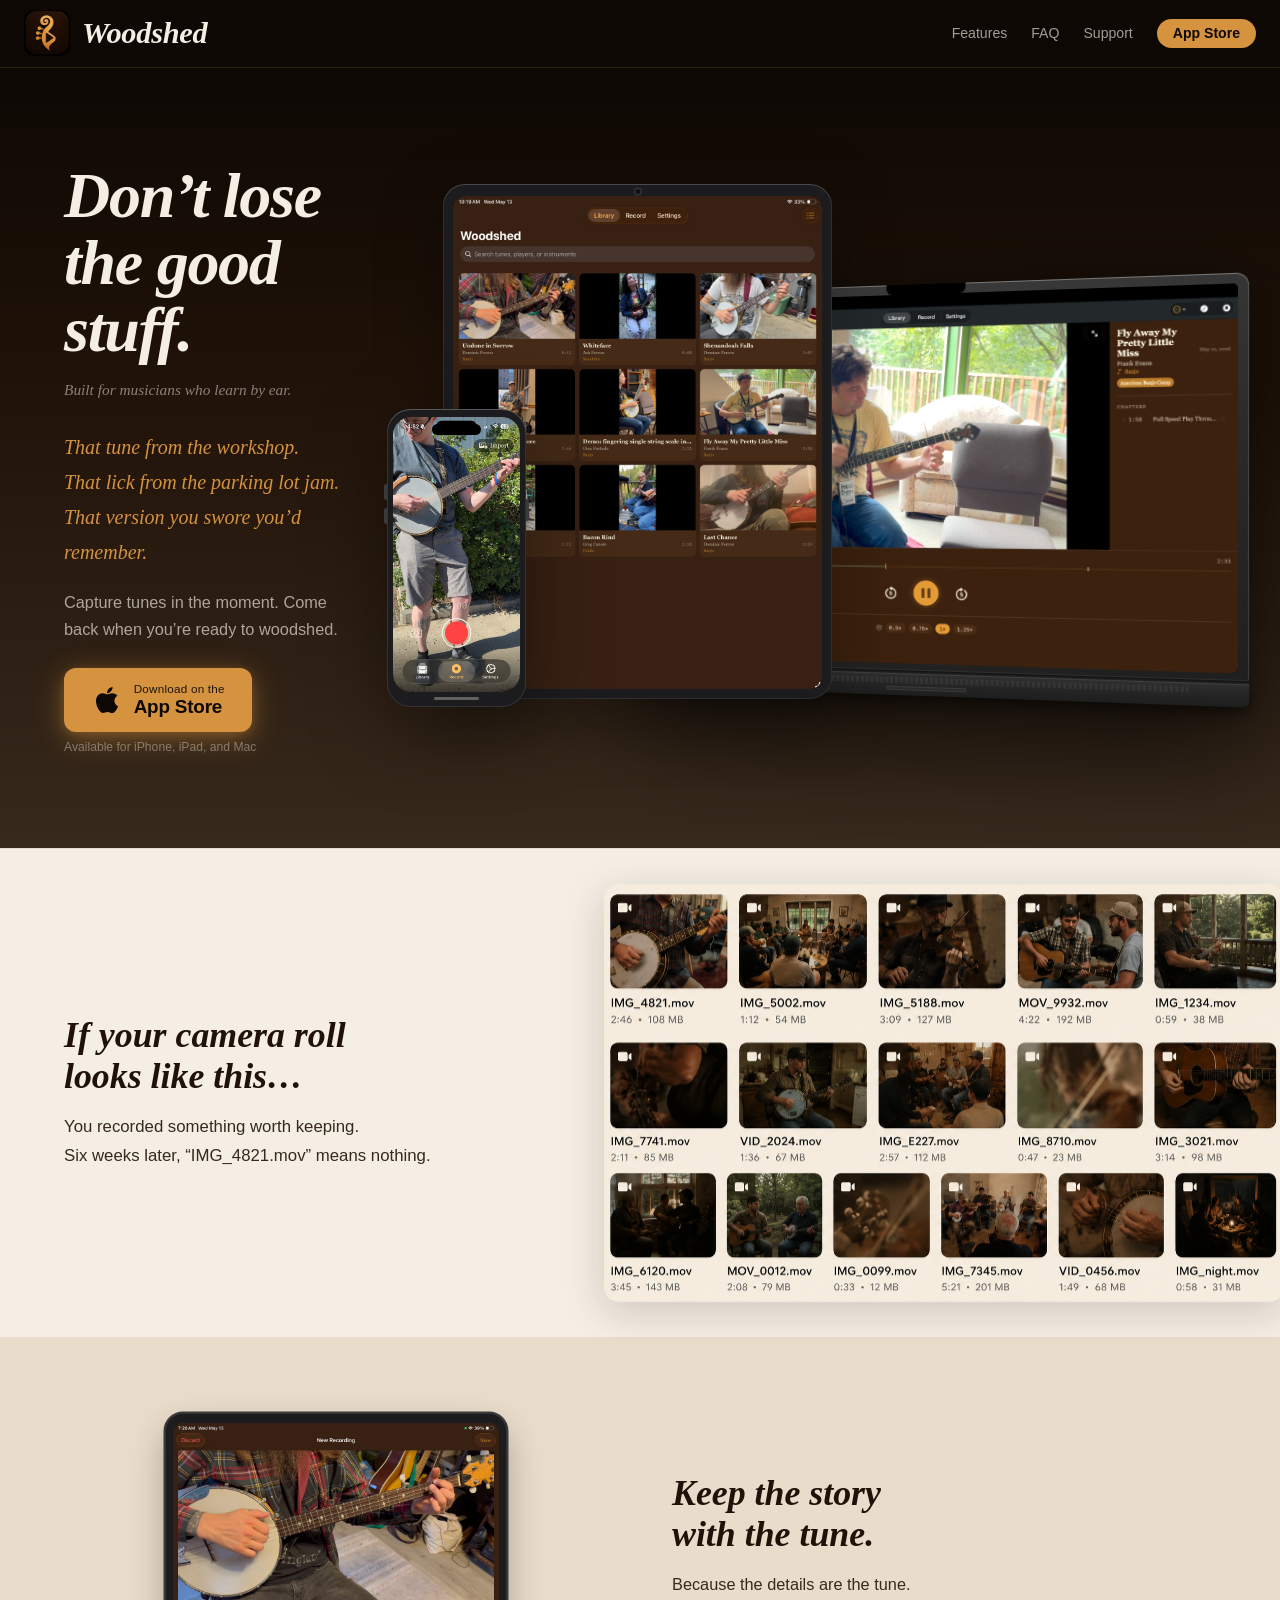
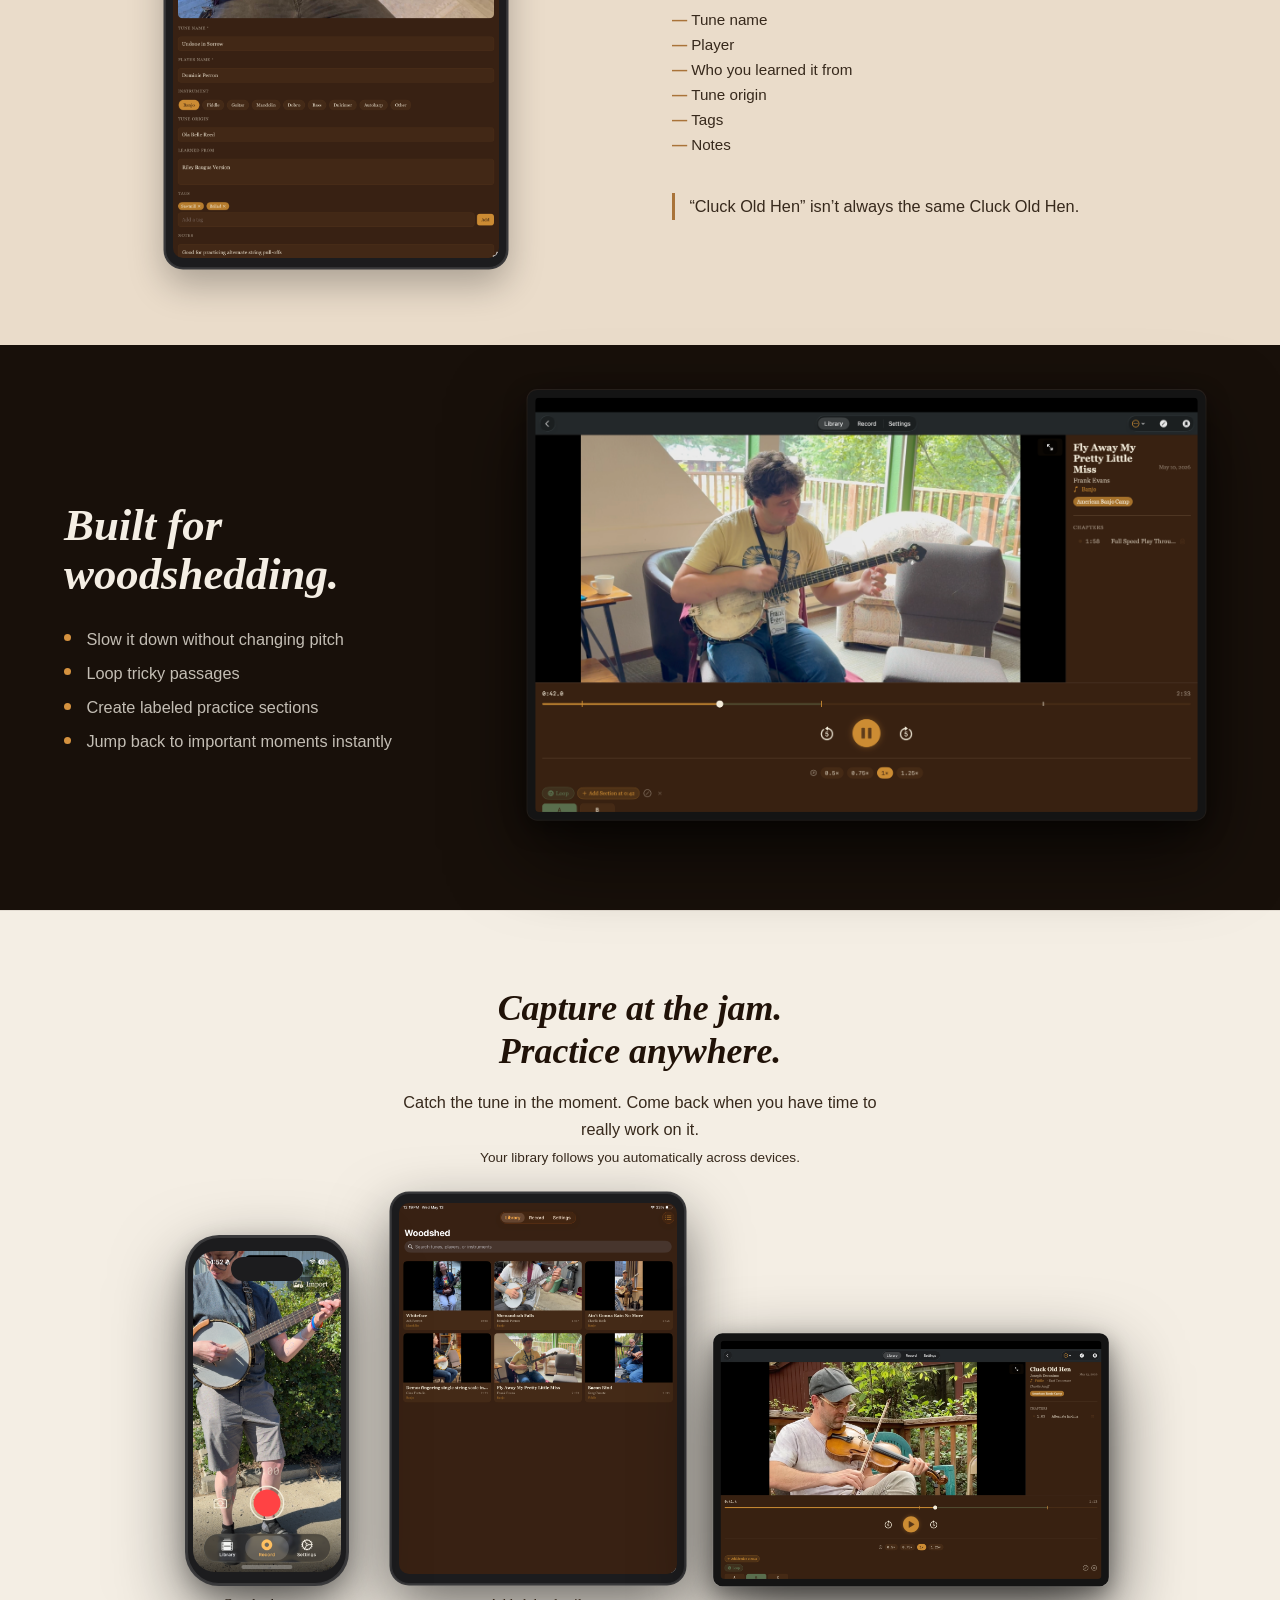
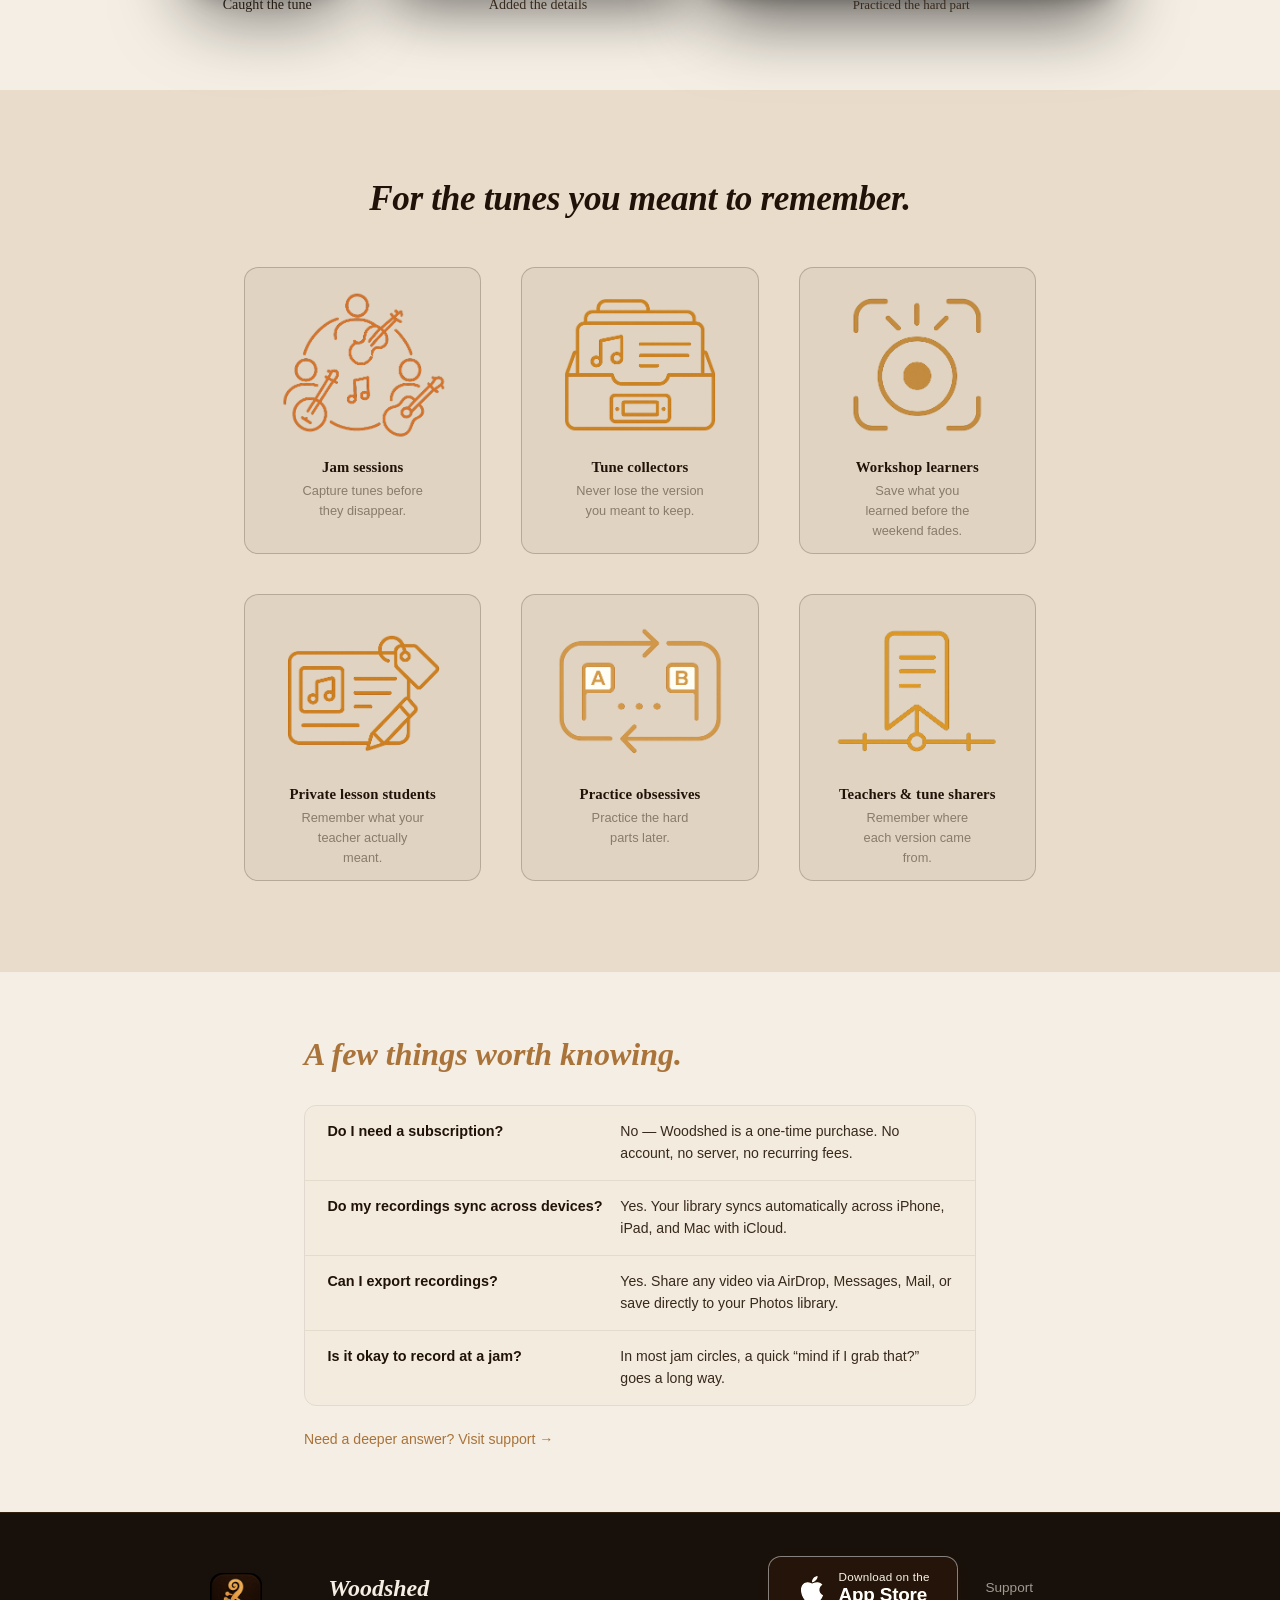
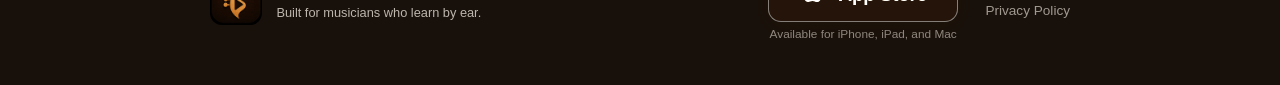
==== commit f7adaecd: "Add distinct Mac screenshot for cross-device section Co-Authored-By: Claude Sonnet 4.6 <noreply@anth" ====
--- a/index.html
+++ b/index.html
@@ -211,7 +211,7 @@
                 </div>
                 <div class="cd-device cd-mac">
                     <div class="device-mac-screen">
-                        <img src="assets/screenshots/macPlayback.png" alt="Mac playback screen" loading="lazy" />
+                        <img src="assets/screenshots/macCrossDevice.png" alt="Mac playback screen" loading="lazy" />
                     </div>
                     <p class="cd-label">Practiced the hard part</p>
                 </div>
--- a/assets/site.css
+++ b/assets/site.css
@@ -1173,12 +1173,15 @@
     .cd-iphone .phone-wrap { max-width: none; }
 
     .audience-grid { grid-template-columns: repeat(2, 1fr); gap: 0.75rem; }
+    .audience-card { padding: 0.75rem 0.75rem 0.65rem; }
+    .audience-icon { width: 100px; height: 100px; margin-bottom: 0.4rem; }
+    .audience-icon img { width: 100px; height: 100px; }
 
     .footer-inner { grid-template-columns: 1fr; justify-items: center; text-align: center; }
     .footer-brand { flex-direction: column; text-align: center; }
     .footer-links { align-items: center; }
 
-    .nav-links a:not(.nav-cta) { display: none; }
+    .nav-links { display: none; }
 }
 @media (max-width: 480px) {
     .crossdevice-devices { grid-template-columns: 1fr; align-items: center; }
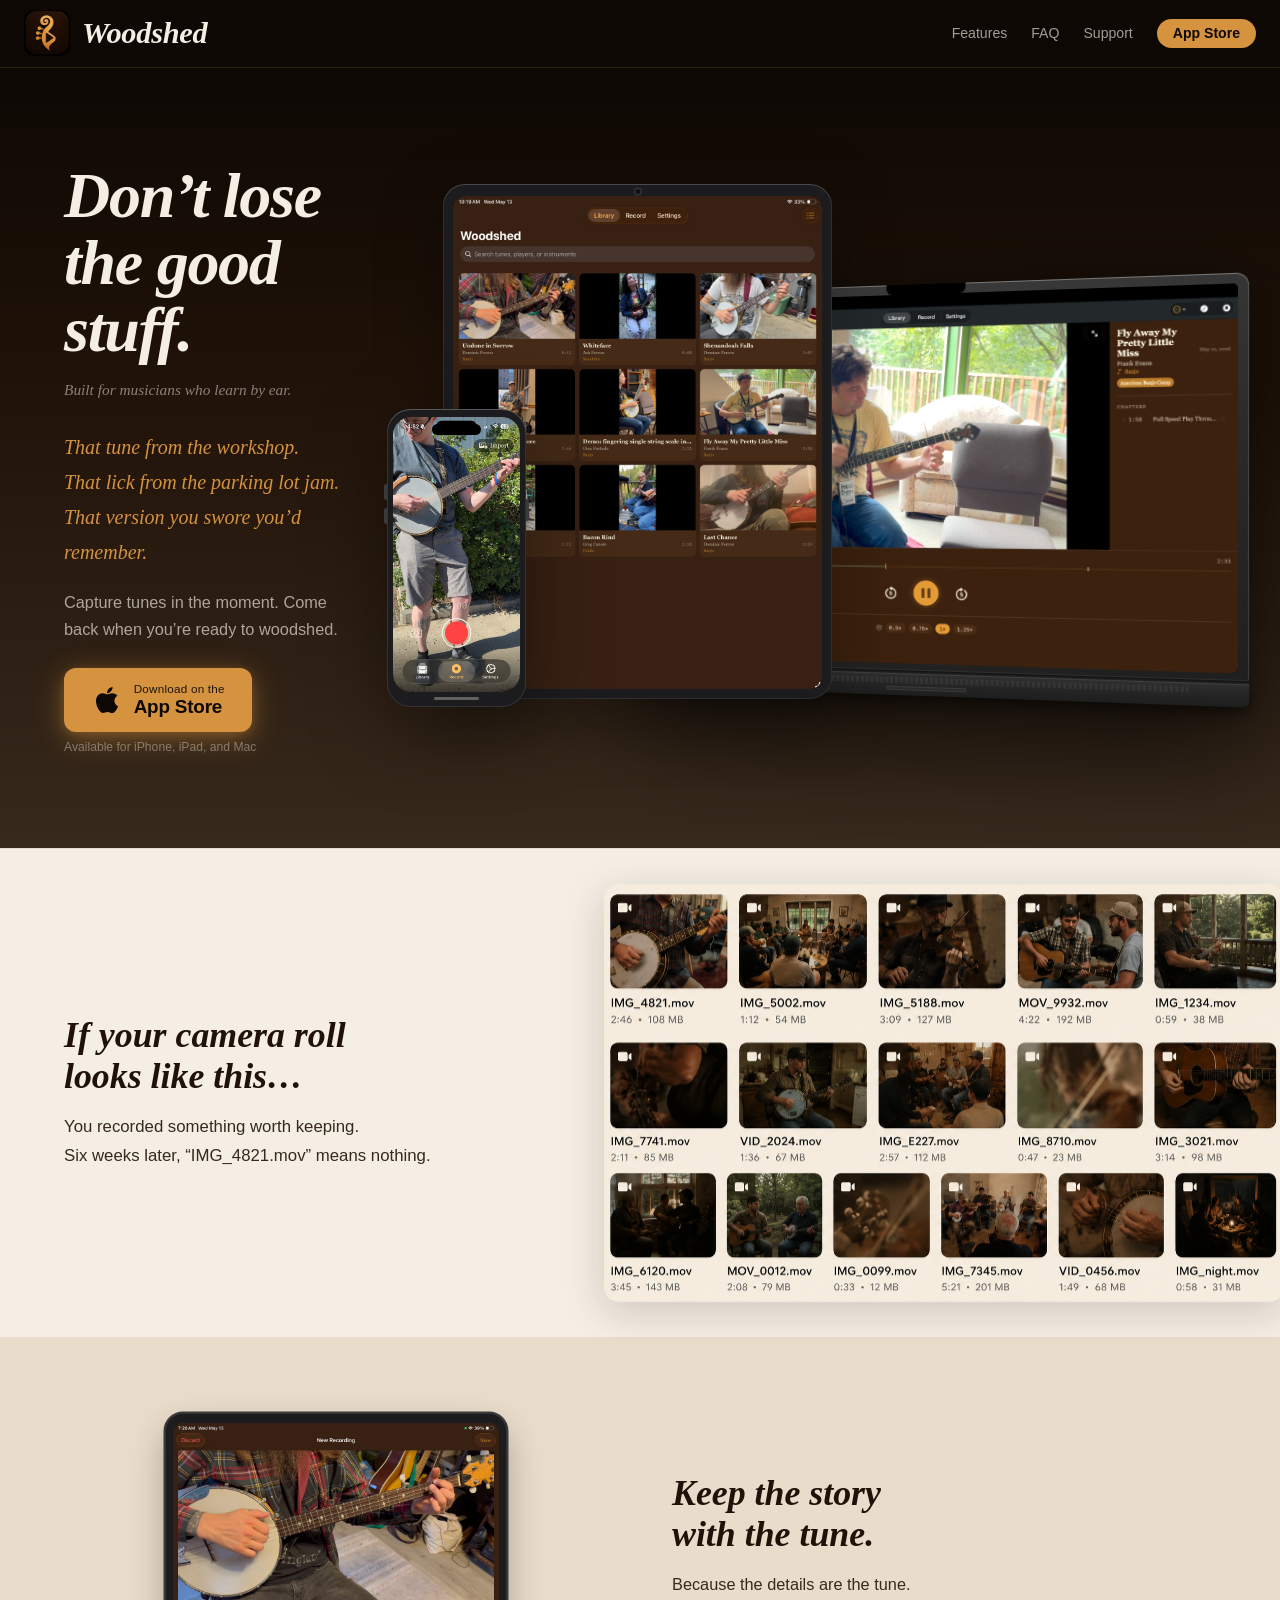
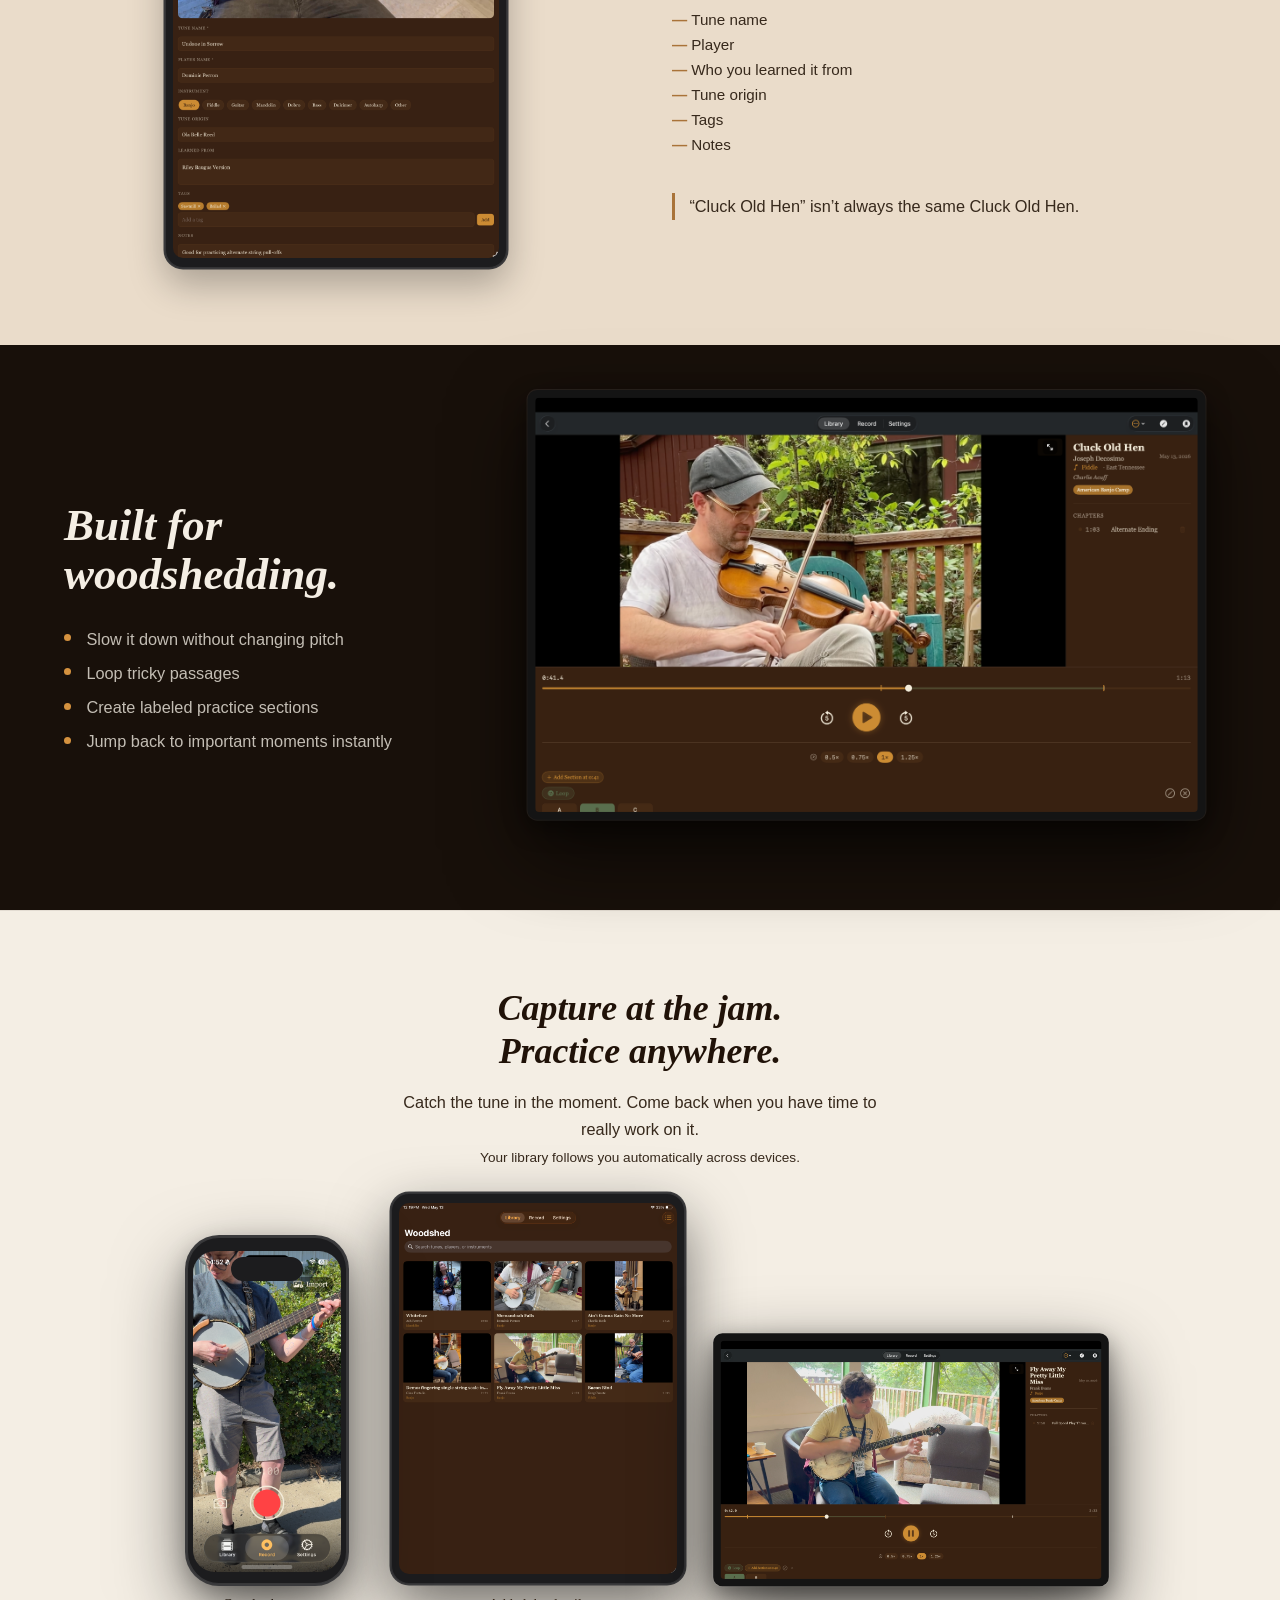
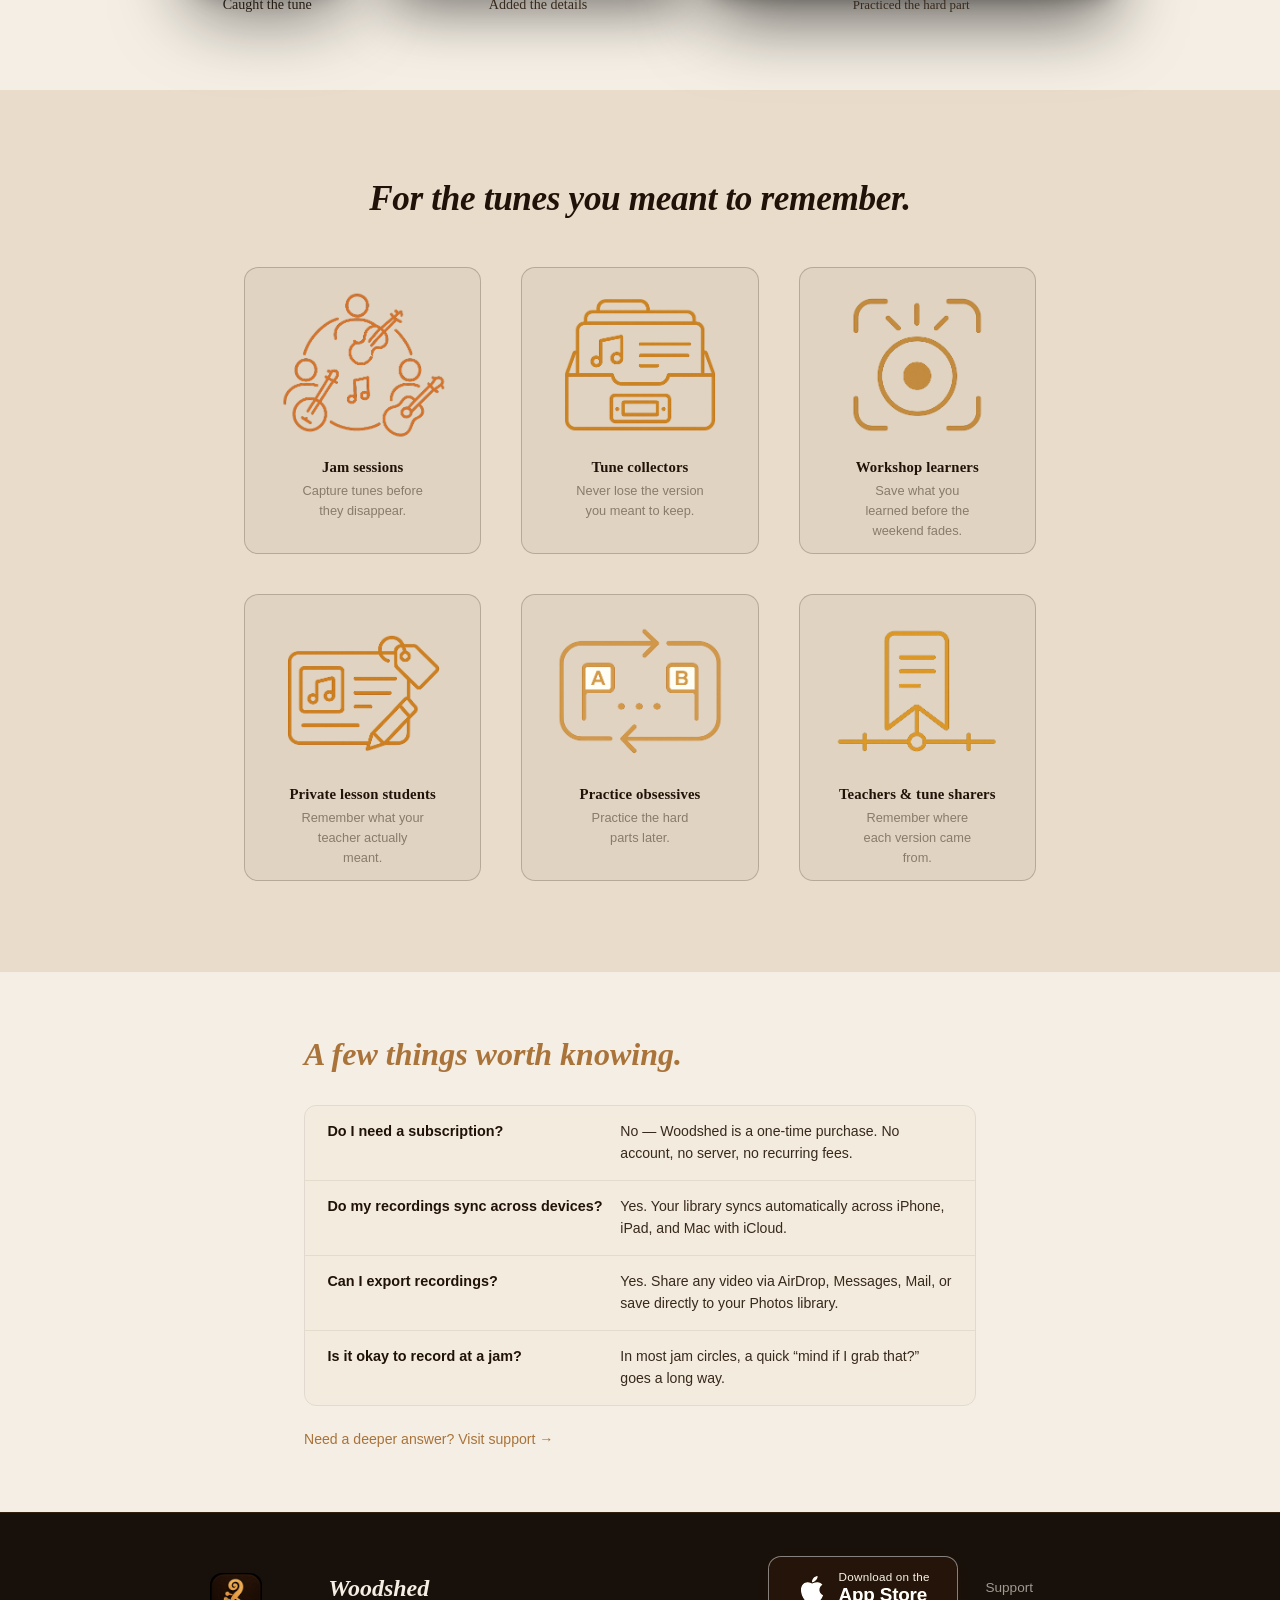
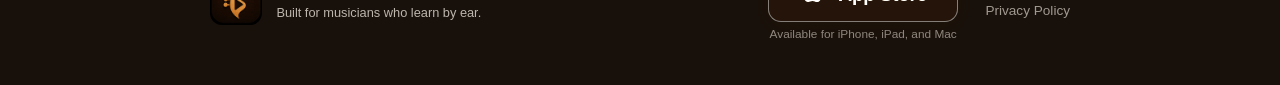
==== commit 4c0844dc: "Use new Mac screenshot in practice section, keep macPlayback in cross-device Co-Authored-By: Claude " ====
--- a/index.html
+++ b/index.html
@@ -184,7 +184,7 @@
             </div>
             <div class="practice-device">
                 <div class="device-mac-screen">
-                    <img src="assets/screenshots/macPlayback.png" alt="Woodshed player on Mac with A/B loop sections, speed controls, and chapter marks" loading="lazy" />
+                    <img src="assets/screenshots/macCrossDevice.png" alt="Woodshed player on Mac with A/B loop sections, speed controls, and chapter marks" loading="lazy" />
                 </div>
             </div>
         </div>
@@ -211,7 +211,7 @@
                 </div>
                 <div class="cd-device cd-mac">
                     <div class="device-mac-screen">
-                        <img src="assets/screenshots/macCrossDevice.png" alt="Mac playback screen" loading="lazy" />
+                        <img src="assets/screenshots/macPlayback.png" alt="Mac playback screen" loading="lazy" />
                     </div>
                     <p class="cd-label">Practiced the hard part</p>
                 </div>
